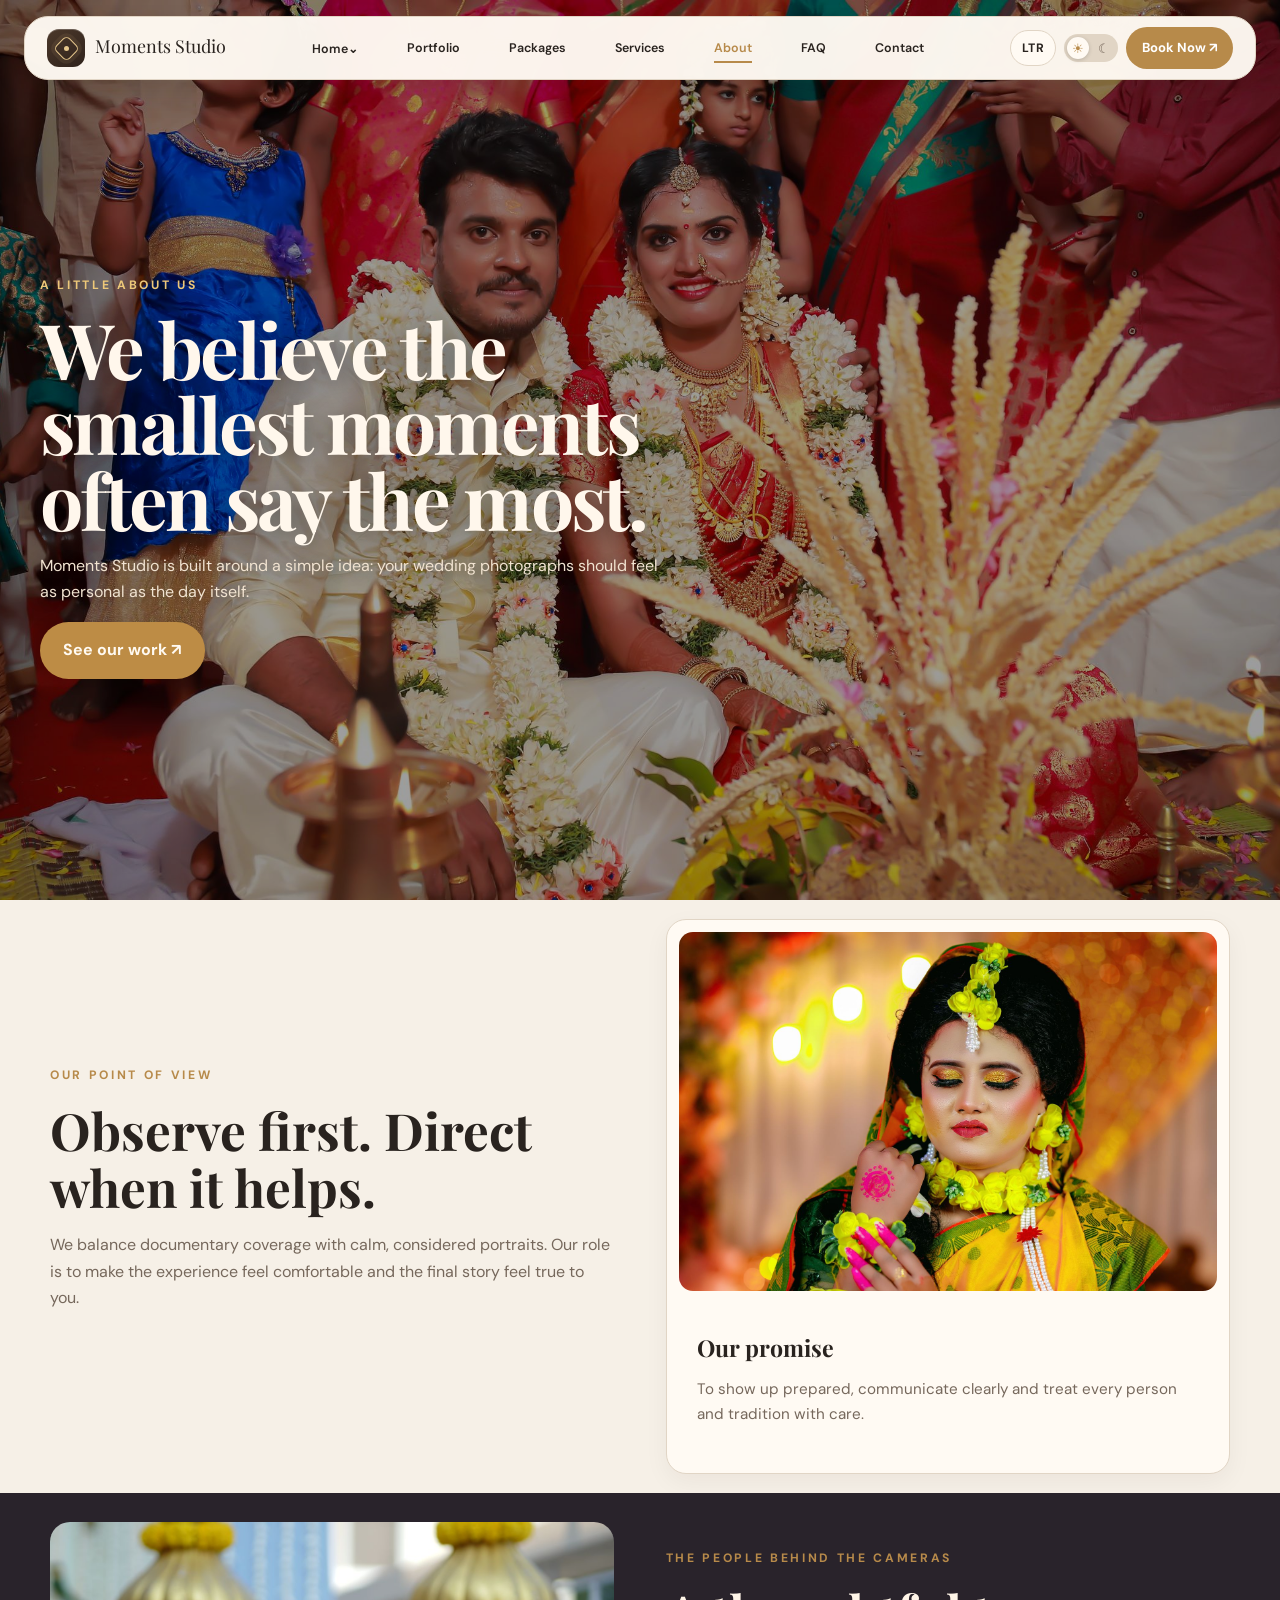
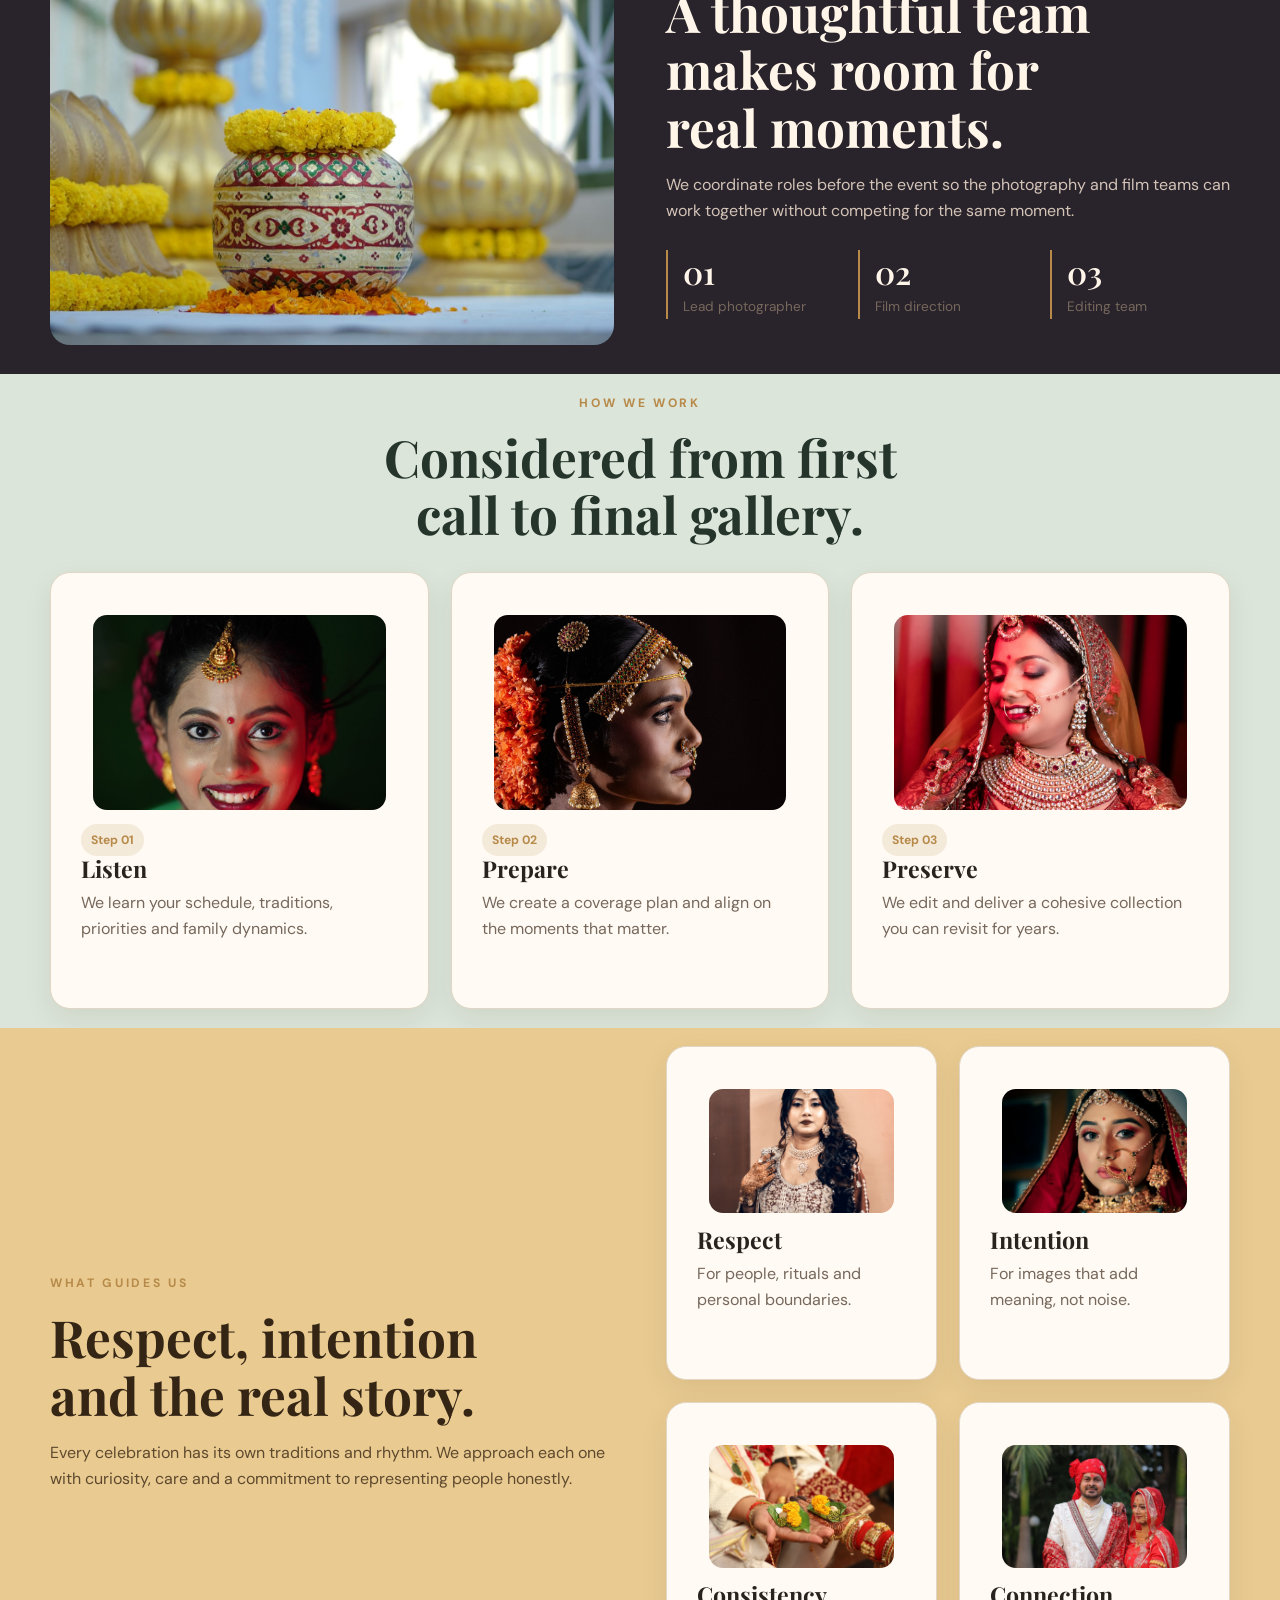
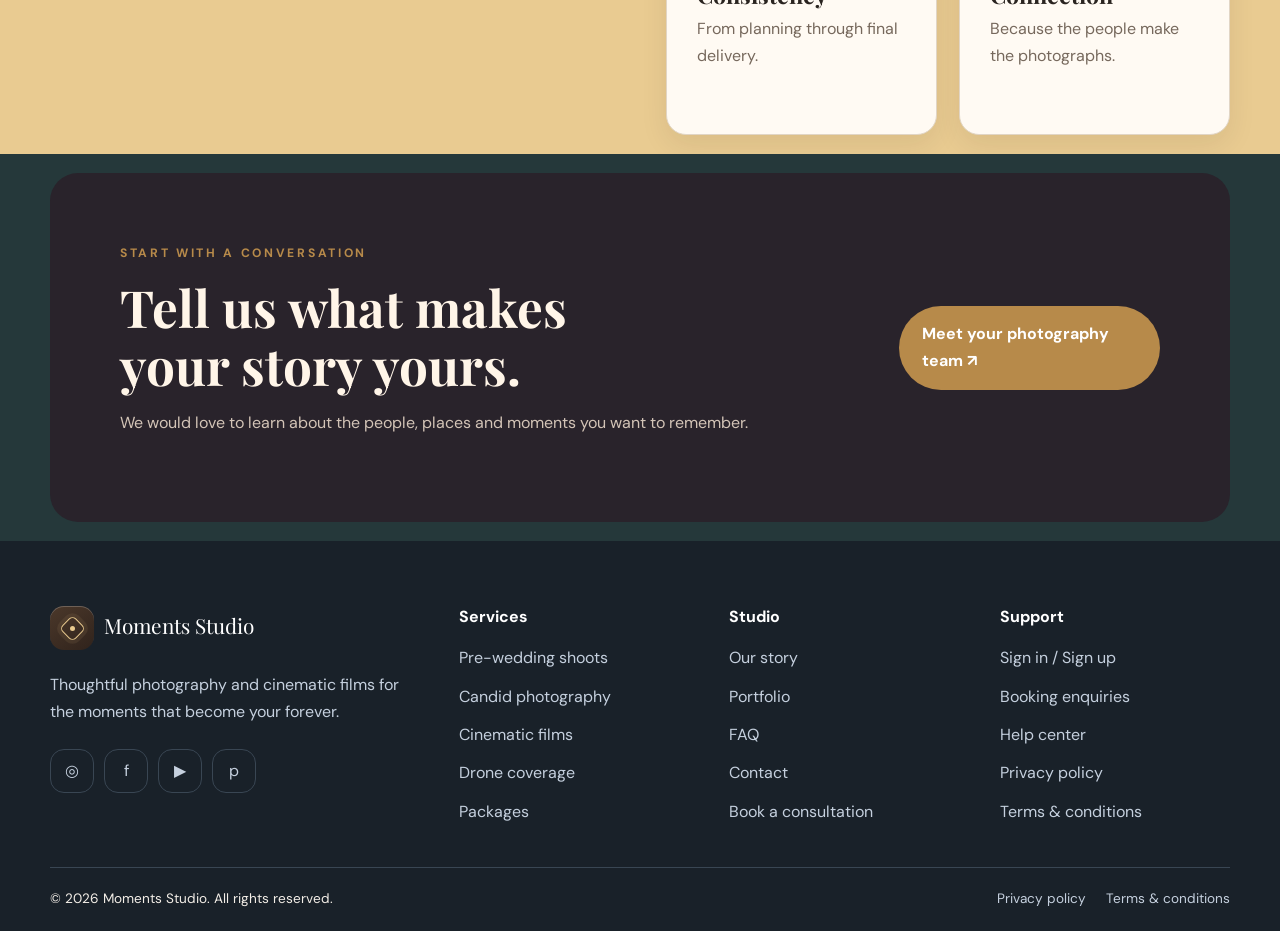
==== about.html @ 957a008f "first commit" ====
<!doctype html>
<html lang="en" dir="ltr" data-theme="light">

<head>
    <meta charset="utf-8">
    <meta name="viewport" content="width=device-width,initial-scale=1">
    <meta name="description" content="About — Moments Studio wedding photography and videography.">
    <title>About | Moments Studio</title>
    <link rel="stylesheet" href="css/style.css">
    <link rel="stylesheet" href="css/responsive.css">
</head>

<body>

    <header class="topbar">
        <div class="container nav-wrap">
            <a class="brand" href="index.html"><span class="brand-mark" aria-hidden="true"></span><span><span class="brand-name">Moments
                        Studio</span></span></a>
            <button class="icon-btn mobile-menu-btn" data-menu-toggle aria-label="Toggle navigation"
                aria-expanded="false">☰</button>
            <nav class="nav-links" data-nav-links aria-label="Main navigation">
                <div class="nav-home"><a class="nav-link " href="index.html" aria-haspopup="true">Home⌄</a><div class="home-menu"><a href="index.html">Home 1</a><a href="home2.html">Home 2</a></div></div>
                <a class="nav-link " href="portfolio.html">Portfolio</a><a class="nav-link "
                    href="pricing.html">Packages</a><a class="nav-link " href="services.html">Services</a><a
                    class="nav-link active" href="about.html">About</a><a class="nav-link " href="faq.html">FAQ</a><a
                    class="nav-link " href="contact.html">Contact</a>
            </nav>
            <div class="nav-actions"><button class="select-btn" data-language aria-label="Switch layout direction">LTR</button><button class="toggle theme-toggle" data-theme-toggle aria-label="Switch theme" aria-pressed="false"><span class="theme-track-icons" aria-hidden="true"><i>☀</i><i>☾</i></span><span class="theme-knob" aria-hidden="true"></span></button><a
                    class="btn btn-primary book-link" href="contact.html">Book Now ↗</a></div>
        </div>
    </header>
    <main>
        <section class="section page-hero page-hero-centered section-rose about-hero">
            <div class="container section-inner">
                <div class="split">
                    <div>
                        <div class="eyebrow">A little about us</div>
                        <h1>We believe the smallest moments often say the most.</h1>
                        <p>Moments Studio is built around a simple idea: your wedding photographs should feel as
                            personal as the day itself.</p><a class="btn btn-primary" href="portfolio.html">See our work
                            ↗</a>
                    </div><img class="photo" src="images/about-philosophy-01.jpg" alt="A couple shares a quiet moment during their wedding celebration" />
                </div>
        </section>
        <section class="section section-light">
            <div class="container section-inner">
                <div class="split">
                    <div>
                        <div class="eyebrow">Our point of view</div>
                        <h2>Observe first. Direct when it helps.</h2>
                        <p>We balance documentary coverage with calm, considered portraits. Our role is to make the
                            experience feel comfortable and the final story feel true to you.</p>
                    </div>
                    <div class="card"><img class="card-photo" src="images/portfolio-portrait-01.jpg" alt="Bride in traditional bridal attire" loading="lazy">
                        <div class="card-body">
                            <h3>Our promise</h3>
                            <p>To show up prepared, communicate clearly and treat every person and tradition with care.
                            </p>
                        </div>
                    </div>
                </div>
        </section>
        <section class="section section-plum">
            <div class="container section-inner">
                <div class="split"><img class="photo" src="images/about-values-01.jpg" alt="An Indian bride preparing with traditional jewelry before her ceremony" />
                    <div>
                        <div class="eyebrow">The people behind the cameras</div>
                        <h2>A thoughtful team makes room for real moments.</h2>
                        <p>We coordinate roles before the event so the photography and film teams can work together
                            without competing for the same moment.</p>
                        <div class="stat-row">
                            <div class="stat"><strong>01</strong><span>Lead photographer</span></div>
                            <div class="stat"><strong>02</strong><span>Film direction</span></div>
                            <div class="stat"><strong>03</strong><span>Editing team</span></div>
                        </div>
                    </div>
                </div>
        </section>
        <section class="section section-sage">
            <div class="container section-inner">
                <div class="center">
                    <div class="eyebrow">How we work</div>
                    <h2>Considered from first call to final gallery.</h2>
                </div>
                <div class="grid grid-3 mt-3">
                    <div class="service-card"><img class="card-photo" src="images/portfolio-portrait-02.jpg" alt="Bride posing in a traditional portrait" loading="lazy"><span class="pill">Step 01</span>
                        <h3>Listen</h3>
                        <p>We learn your schedule, traditions, priorities and family dynamics.</p>
                    </div>
                    <div class="service-card"><img class="card-photo" src="images/portfolio-portrait-03.jpg" alt="Close bridal portrait in traditional attire" loading="lazy"><span class="pill">Step 02</span>
                        <h3>Prepare</h3>
                        <p>We create a coverage plan and align on the moments that matter.</p>
                    </div>
                    <div class="service-card"><img class="card-photo" src="images/portfolio-portrait-04.jpg" alt="Bride in a detailed traditional outfit" loading="lazy"><span class="pill">Step 03</span>
                        <h3>Preserve</h3>
                        <p>We edit and deliver a cohesive collection you can revisit for years.</p>
                    </div>
                </div>
        </section>
        <section class="section section-gold">
            <div class="container section-inner">
                <div class="split">
                    <div>
                        <div class="eyebrow">What guides us</div>
                        <h2>Respect, intention and the real story.</h2>
                        <p>Every celebration has its own traditions and rhythm. We approach each one with curiosity,
                            care and a commitment to representing people honestly.</p>
                    </div>
                    <div class="grid grid-2">
                        <div class="service-card"><img class="card-photo" src="images/portfolio-portrait-05.jpg" alt="Indian bridal portrait" loading="lazy">
                            <h3>Respect</h3>
                            <p>For people, rituals and personal boundaries.</p>
                        </div>
                        <div class="service-card"><img class="card-photo" src="images/portfolio-portrait-06.jpg" alt="Bride in traditional wedding clothing" loading="lazy">
                            <h3>Intention</h3>
                            <p>For images that add meaning, not noise.</p>
                        </div>
                        <div class="service-card"><img class="card-photo" src="images/home-approach.jpg" alt="Wedding ritual detail with flowers" loading="lazy">
                            <h3>Consistency</h3>
                            <p>From planning through final delivery.</p>
                        </div>
                        <div class="service-card"><img class="card-photo" src="images/home2-approach.jpg" alt="Newlyweds together after their ceremony" loading="lazy">
                            <h3>Connection</h3>
                            <p>Because the people make the photographs.</p>
                        </div>
                    </div>
                </div>
        </section>
        <section class="section section-teal">
            <div class="container section-inner">
                <div class="cta-panel">
                    <div>
                        <div class="eyebrow">Start with a conversation</div>
                        <h2>Tell us what makes your story yours.</h2>
                        <p>We would love to learn about the people, places and moments you want to remember.</p>
                    </div><a class="btn btn-primary" href="contact.html">Meet your photography team ↗</a>
                </div>
        </section>
    </main>
    <footer class="footer">
        <div class="container">
            <div class="footer-grid">
                <div><a class="brand" href="index.html"><span class="brand-mark" aria-hidden="true"></span><span><span class="brand-name"
                                style="color:#fff">Moments Studio</span></span></a>
                    <p style="max-width:350px;margin-top:22px">Thoughtful photography and cinematic films for the
                        moments that become your forever.</p>
                    <div class="socials"><a class="social-icon" href="https://www.instagram.com/accounts/login/" target="_blank" rel="noopener noreferrer" aria-label="Open Instagram sign-in" title="Instagram">◎</a><a class="social-icon" href="https://www.facebook.com/login/" target="_blank" rel="noopener noreferrer" aria-label="Open Facebook sign-in" title="Facebook">f</a><a class="social-icon" href="https://accounts.google.com/ServiceLogin?service=youtube" target="_blank" rel="noopener noreferrer" aria-label="Open YouTube sign-in" title="YouTube">▶</a><a class="social-icon" href="https://www.pinterest.com/login/" target="_blank" rel="noopener noreferrer" aria-label="Open Pinterest sign-in" title="Pinterest">p</a></div>
                </div>
                <div>
                    <h3>Services</h3>
                    <div class="footer-links"><a href="services.html#prewedding">Pre-wedding shoots</a><a
                            href="services.html#candid">Candid photography</a><a href="services.html#films">Cinematic
                            films</a><a href="services.html#drone">Drone coverage</a><a href="pricing.html">Packages</a>
                    </div>
                </div>
                <div>
                    <h3>Studio</h3>
                    <div class="footer-links"><a href="about.html">Our story</a><a href="portfolio.html">Portfolio</a><a
                            href="faq.html">FAQ</a><a href="contact.html">Contact</a><a href="contact.html">Book a
                            consultation</a></div>
                </div>
                <div>
                    <h3>Support</h3>
                    <div class="footer-links"><a href="login.html">Sign in / Sign up</a><a href="contact.html">Booking
                            enquiries</a><a href="faq.html">Help center</a><a href="privacy.html">Privacy policy</a><a
                            href="terms.html">Terms & conditions</a></div>
                </div>
            </div>
            <div class="footer-bottom"><span>© <span data-year></span> Moments Studio. All rights reserved.</span>
                <div><a href="privacy.html">Privacy policy</a><a href="terms.html">Terms & conditions</a></div>
            </div>
        </div>
    </footer>
    <div class="lightbox" role="dialog" aria-label="Image preview"><button aria-label="Close image">✕</button><img
            src="" alt="Expanded portfolio photograph"></div>
    <div class="toast" role="status"></div>
    <script src="js/script.js"></script>
    <script src="js/gallery.js"></script>
    <script src="js/booking.js"></script>
</body>

</html>
---- css/style.css ----
@import url('https://fonts.googleapis.com/css2?family=DM+Sans:wght@400;500;600;700&family=Playfair+Display:ital,wght@0,500;0,600;0,700;1,500;1,600&display=swap');
:root{--bg:#f6f0e7;--surface:#fffaf3;--text:#29231f;--muted:#76685c;--accent:#b78a4a;--accent2:#e8c98e;--line:#e1d5c5;--dark:#1c2025;--shadow:0 18px 55px rgba(36,26,19,.12)}
[data-theme="dark"]{--bg:#191c21;--surface:#242a31;--text:#f7eee2;--muted:#c0b5a7;--accent:#d8b16f;--accent2:#f1d59b;--line:#3b444c;--shadow:0 18px 55px rgba(0,0,0,.24)}
*{box-sizing:border-box}html{scroll-behavior:smooth;scroll-padding-top:100px}body{margin:0;background:var(--bg);color:var(--text);font-family:'DM Sans',sans-serif;line-height:1.65;transition:background .25s,color .25s}h1,h2,h3,.brand-name{font-family:'Playfair Display',serif;line-height:1.12;margin:0 0 1rem}h1{font-size:clamp(2.6rem,6vw,5.6rem)}h2{font-size:clamp(2rem,4vw,3.4rem)}h3{font-size:1.45rem}p{color:var(--muted);margin:.4rem 0 1rem}a{color:inherit;text-decoration:none}button,input,select,textarea{font:inherit}button,a{ -webkit-tap-highlight-color:transparent}button{cursor:pointer}.container{width:min(1180px,calc(100% - 40px));margin-inline:auto}.eyebrow{text-transform:uppercase;letter-spacing:.22em;font-size:.76rem;font-weight:700;color:var(--accent);margin-bottom:1rem}.section{min-height:100svh;padding:110px 0 80px;display:flex;align-items:center;position:relative;overflow:hidden}.section-inner{width:100%}.section-light{background:var(--bg)}.section-plum{background:#29232b;color:#fff5e8}.section-plum p{color:#d3c4b7}.section-sage{background:#dce5d9;color:#25352c}.section-sage p{color:#526255}.section-rose{background:#ead6d2;color:#402b2b}.section-rose p{color:#745757}.section-gold{background:#e9cb91;color:#352515}.section-gold p{color:#5e492e}.section-teal{background:#25383a;color:#f6eee1}.section-teal p{color:#c9d8d4}.btn{display:inline-flex;align-items:center;justify-content:center;gap:.6rem;border:1px solid transparent;border-radius:999px;padding:.9rem 1.4rem;font-weight:700;transition:transform .2s,background .2s}.btn:hover{transform:translateY(-2px)}.btn-primary{background:var(--accent);color:#fff}.btn-outline{border-color:var(--line);color:var(--text);background:transparent}.btn-light{background:#fff4df;color:#32251b}.topbar{position:sticky;top:0;z-index:50;background:color-mix(in srgb,var(--surface) 90%,transparent);backdrop-filter:blur(18px);border-bottom:1px solid var(--line)}.nav-wrap{height:84px;display:flex;align-items:center;gap:22px}.brand{display:flex;align-items:center;gap:11px;flex-shrink:0}.brand-mark{width:48px;height:48px;border-radius:15px;background:#443326;color:#e8c98e;display:grid;place-items:center;font-size:1.6rem}.brand-name{font-size:1.3rem;margin:0}.brand small{display:block;font-size:.58rem;letter-spacing:.12em;color:var(--muted)}.nav-links{display:flex;align-items:center;gap:clamp(12px,2vw,28px);margin-inline:auto}.nav-link{font-weight:600;font-size:.91rem;padding:12px 0;position:relative;white-space:nowrap}.nav-link.active,.nav-link:hover{color:var(--accent)}.nav-link.active:after{content:"";height:2px;background:var(--accent);position:absolute;bottom:3px;inset-inline:0}.nav-home{position:relative}.home-menu{display:none;position:absolute;top:100%;inset-inline-start:-18px;width:260px;padding:12px;background:var(--surface);border:1px solid var(--line);border-radius:18px;box-shadow:var(--shadow)}.nav-home:hover .home-menu,.nav-home:focus-within .home-menu,.nav-home.open .home-menu{display:block}.home-menu a{display:block;padding:10px 12px;border-radius:10px;font-size:.9rem;color:var(--muted)}.home-menu a:hover{background:var(--bg);color:var(--accent)}.nav-actions{display:flex;align-items:center;gap:10px}.icon-btn,.select-btn{border:1px solid var(--line);background:var(--surface);color:var(--text);border-radius:999px;min-width:42px;height:42px;padding:0 12px;display:inline-flex;align-items:center;justify-content:center;gap:6px}.toggle{width:54px;height:30px;border-radius:99px;border:0;background:var(--line);padding:3px;display:flex;align-items:center}.toggle span{height:24px;width:24px;border-radius:50%;background:var(--surface);display:block;transition:transform .2s}.toggle[aria-pressed="true"] span{transform:translateX(24px)}[dir="rtl"] .toggle[aria-pressed="true"] span{transform:translateX(-24px)}.mobile-menu-btn{display:none}.hero{min-height:calc(100svh - 84px);padding:70px 0;display:flex;align-items:center;color:#fff8ed;background:#241c1a;position:relative;overflow:hidden}.hero:before{content:"";position:absolute;inset:0;background:linear-gradient(90deg,rgba(20,16,15,.88),rgba(20,16,15,.45) 55%,rgba(20,16,15,.05)),url('../images/home-hero.jpg') center/cover}.hero-content{position:relative;z-index:1;max-width:690px}.hero p{color:#f0dfce;max-width:560px;font-size:1.12rem}.hero .eyebrow{color:#f1ce88}.hero-actions{display:flex;gap:12px;flex-wrap:wrap;margin-top:28px}.hero-note{display:flex;gap:22px;flex-wrap:wrap;margin-top:40px;color:#eadac6;font-size:.86rem}.hero-note strong{color:#f2d69b}.grid{display:grid;gap:22px}.grid-2{grid-template-columns:repeat(2,minmax(0,1fr))}.grid-3{grid-template-columns:repeat(3,minmax(0,1fr))}.grid-4{grid-template-columns:repeat(4,minmax(0,1fr))}.split{display:grid;grid-template-columns:1fr 1fr;gap:clamp(30px,6vw,80px);align-items:center}.photo{display:block;width:100%;height:100%;min-height:260px;object-fit:cover;border-radius:20px}.photo-frame{position:relative;min-height:360px}.photo-frame:after{content:"";position:absolute;inset:16px -16px -16px 16px;border:1px solid var(--accent);border-radius:22px;z-index:0}.photo-frame img{position:relative;z-index:1}.card{background:var(--surface);border:1px solid var(--line);border-radius:20px;overflow:hidden;box-shadow:0 8px 24px rgba(35,25,17,.05)}.card-body{padding:22px}.card img{width:100%;height:260px;object-fit:cover;display:block}.card p{font-size:.95rem}.pill{display:inline-flex;padding:6px 10px;border-radius:99px;background:color-mix(in srgb,var(--accent) 15%,transparent);color:var(--accent);font-size:.76rem;font-weight:700}.story-card{position:relative;min-height:410px;border-radius:20px;overflow:hidden;background:#382a25;color:#fff}.story-card img{width:100%;height:410px;object-fit:cover;display:block;transition:transform .5s}.story-card:hover img{transform:scale(1.04)}.story-card:after{content:"";position:absolute;inset:30% 0 0;background:linear-gradient(transparent,rgba(15,12,12,.9))}.story-copy{position:absolute;z-index:1;bottom:22px;inset-inline:22px}.story-copy p{color:#eee0d1}.stat-row{display:grid;grid-template-columns:repeat(3,1fr);gap:12px;margin-top:25px}.stat{border-inline-start:2px solid var(--accent);padding-inline-start:15px}.stat strong{display:block;font:600 2rem 'Playfair Display',serif}.stat span{font-size:.85rem;color:var(--muted)}.service-card{padding:24px;border-radius:20px;border:1px solid color-mix(in srgb,currentColor 13%,transparent);background:color-mix(in srgb,var(--surface) 70%,transparent)}.service-icon{font-size:1.8rem;margin-bottom:20px}.service-card h3{margin-bottom:8px}.service-card p{min-height:72px}.price-card{padding:28px;border:1px solid var(--line);border-radius:22px;background:var(--surface);position:relative}.price-card.featured{border:2px solid var(--accent);transform:translateY(-8px)}.price{font:600 2.4rem 'Playfair Display',serif;margin:18px 0}.price small{font:400 .9rem 'DM Sans',sans-serif;color:var(--muted)}.check-list{padding:0;list-style:none;margin:18px 0 25px}.check-list li{padding:8px 0;border-bottom:1px solid var(--line);color:var(--muted)}.check-list li:before{content:"✓";color:var(--accent);font-weight:700;margin-inline-end:10px}.quote{font:italic 1.35rem 'Playfair Display',serif;line-height:1.5}.quote-author{font-weight:700}.quote-role{color:var(--muted);font-size:.88rem}.gallery-grid{display:grid;grid-template-columns:repeat(3,minmax(0,1fr));gap:18px;align-items:stretch}.gallery-item{position:relative;min-width:0;border-radius:15px;overflow:hidden;background:#ddd;cursor:pointer;box-shadow:0 10px 28px rgba(35,25,17,.1)}.gallery-item img{width:100%;height:clamp(280px,34vw,430px);object-fit:cover;display:block;transition:transform .4s}.gallery-item:hover img{transform:scale(1.04)}.gallery-filter{display:flex;gap:8px;flex-wrap:wrap;margin:26px 0}.gallery-filter button{border:1px solid var(--line);background:var(--surface);color:var(--text);border-radius:99px;padding:9px 15px}.gallery-filter button.active{background:var(--accent);color:white;border-color:var(--accent)}.form-card{background:var(--surface);border:1px solid var(--line);border-radius:24px;padding:clamp(22px,4vw,38px);box-shadow:var(--shadow)}.form-grid{display:grid;grid-template-columns:1fr 1fr;gap:16px}.field{display:flex;flex-direction:column;gap:7px}.field.full{grid-column:1/-1}.field label{font-weight:700;font-size:.9rem}.field input,.field select,.field textarea{width:100%;border:1px solid var(--line);border-radius:12px;padding:13px 14px;background:var(--bg);color:var(--text);outline:none}.field input:focus,.field select:focus,.field textarea:focus{border-color:var(--accent);box-shadow:0 0 0 3px color-mix(in srgb,var(--accent) 17%,transparent)}.field textarea{min-height:130px;resize:vertical}.notice{padding:12px 14px;border-radius:12px;background:color-mix(in srgb,var(--accent) 15%,transparent);color:var(--text);margin:12px 0}.footer{background:#192129;color:#f3eee7;padding:65px 0 20px}.footer-grid{display:grid;grid-template-columns:1.6fr 1fr 1fr 1fr;gap:40px;padding-bottom:42px}.footer p,.footer a{color:#c5d0de}.footer h3{font:700 1rem 'DM Sans',sans-serif;color:#fff;margin-bottom:18px}.footer-links{display:grid;gap:12px}.footer a:hover{color:#e9cb91}.socials{display:flex;gap:10px;margin-top:24px}.socials a{width:44px;height:44px;display:grid;place-items:center;border:1px solid #394653;border-radius:14px}.footer-bottom{border-top:1px solid #394653;padding-top:20px;display:flex;justify-content:space-between;gap:20px;flex-wrap:wrap;font-size:.85rem}.footer-bottom a{margin-inline-start:20px}.auth-page{min-height:100svh;display:grid;place-items:center;padding:24px;background:var(--bg)}.auth-shell{width:min(980px,100%);display:grid;grid-template-columns:.95fr 1.05fr;overflow:hidden;border-radius:28px;border:1px solid var(--line);background:var(--surface);box-shadow:var(--shadow);max-height:calc(100svh - 48px)}.auth-visual{background:#302521;color:#fff4e3;padding:34px;display:flex;flex-direction:column;justify-content:space-between;min-height:570px;position:relative;overflow:hidden}.auth-visual:before{content:"";position:absolute;inset:0;background:linear-gradient(0deg,rgba(20,15,14,.82),rgba(20,15,14,.1)),url('../images/auth-wedding.jpg') center/cover;opacity:.9}.auth-visual>*{position:relative}.auth-form{padding:clamp(24px,4vw,48px);overflow:auto}.auth-tabs{display:flex;gap:8px;background:var(--bg);padding:5px;border-radius:14px;margin:22px 0}.auth-tabs button{flex:1;border:0;background:transparent;color:var(--muted);padding:11px;border-radius:10px;font-weight:700}.auth-tabs button.active{background:var(--surface);color:var(--text);box-shadow:0 2px 8px #0000000d}.auth-form .field{margin-bottom:14px}.auth-form .field input{padding:12px}.password-wrap{position:relative}.password-wrap input{padding-inline-end:60px!important}.show-password{position:absolute;inset-inline-end:10px;top:50%;transform:translateY(-50%);border:0;background:transparent;color:var(--muted)}.auth-meta{display:flex;justify-content:space-between;gap:12px;flex-wrap:wrap;font-size:.88rem;margin:12px 0 20px}.text-link{color:var(--accent);font-weight:700;text-decoration:underline;text-underline-offset:3px}.auth-submit{width:100%}.auth-footer{text-align:center;font-size:.86rem;margin-top:18px}.faq-item{border-bottom:1px solid var(--line);padding:18px 0}.faq-question{display:flex;justify-content:space-between;gap:20px;font-weight:700;width:100%;border:0;background:transparent;color:inherit;text-align:start;padding:0}.faq-answer{display:none;padding-top:12px}.faq-item.open .faq-answer{display:block}.faq-item.open .faq-question span:last-child{transform:rotate(45deg)}.cta-panel{padding:clamp(28px,6vw,70px);border-radius:28px;background:#29232b;color:#fff5e8;display:flex;align-items:center;justify-content:space-between;gap:30px}.cta-panel p{color:#d3c4b7}.lightbox{position:fixed;inset:0;background:rgba(8,8,8,.9);z-index:100;display:none;align-items:center;justify-content:center;padding:24px}.lightbox.open{display:flex}.lightbox img{max-width:min(100%,1000px);max-height:85svh;border-radius:14px}.lightbox button{position:absolute;top:20px;inset-inline-end:20px;background:#fff;color:#111;border:0;border-radius:99px;width:44px;height:44px}.toast{position:fixed;bottom:24px;inset-inline-end:24px;z-index:120;background:var(--surface);border:1px solid var(--line);box-shadow:var(--shadow);padding:14px 18px;border-radius:14px;max-width:360px;display:none}.toast.show{display:block}.mobile-nav{display:none}.small-note{font-size:.82rem}.center{text-align:center}.mt-3{margin-top:28px}.mb-2{margin-bottom:18px}
@media(max-width:1050px){.nav-links{gap:12px}.nav-link{font-size:.83rem}.brand-name{font-size:1.1rem}.nav-wrap{gap:12px}.nav-actions .book-link{display:none}.footer-grid{grid-template-columns:1.4fr 1fr 1fr}.footer-grid>div:last-child{grid-column:auto}}
@media(max-width:800px){.nav-wrap{height:72px}.mobile-menu-btn{display:inline-flex}.nav-links{display:none;position:absolute;top:72px;inset:72px 0 auto;background:var(--surface);padding:18px 22px 24px;border-bottom:1px solid var(--line);box-shadow:var(--shadow);flex-direction:column;align-items:stretch;gap:2px}.nav-links.open{display:flex}.nav-link{font-size:1rem;padding:12px}.nav-link.active:after{display:none}.nav-home .home-menu{position:static;width:100%;box-shadow:none;margin:4px 0 8px}.nav-actions{margin-inline-start:auto}.nav-actions .language-label{display:none}.nav-actions .select-btn{padding:0 9px}.nav-actions .book-link{display:none}.hero{min-height:calc(100svh - 72px)}.section{padding:85px 0 65px;min-height:auto}.split{grid-template-columns:1fr}.grid-3,.grid-4{grid-template-columns:repeat(2,minmax(0,1fr))}.story-card,.story-card img{min-height:350px;height:350px}.photo-frame{min-height:280px}.footer-grid{grid-template-columns:1fr 1fr}.footer-grid>div:first-child{grid-column:1/-1}.auth-shell{grid-template-columns:1fr;max-height:none;overflow:visible}.auth-visual{display:none}.auth-form{padding:26px}.gallery-grid{grid-template-columns:repeat(2,minmax(0,1fr))}}
@media(max-width:520px){.container{width:min(100% - 28px,1180px)}.brand-mark{width:40px;height:40px;border-radius:12px}.brand-name{font-size:1rem}.brand small{font-size:.48rem}.nav-actions{gap:5px}.nav-actions .icon-btn{min-width:36px;height:36px;padding:0 8px}.nav-actions .select-btn{height:36px}.nav-actions .theme-toggle{display:none}.grid-2,.grid-3,.grid-4{grid-template-columns:1fr}.hero{padding:55px 0}.hero-actions .btn{width:100%}.stat-row{grid-template-columns:1fr}.form-grid{grid-template-columns:1fr}.field.full{grid-column:auto}.footer-grid{grid-template-columns:1fr 1fr;gap:26px}.footer-grid>div:first-child{grid-column:1/-1}.footer-bottom{display:block}.footer-bottom>div{margin-top:12px}.footer-bottom a{margin-inline-start:0;margin-inline-end:16px}.gallery-grid{grid-template-columns:1fr}.gallery-item img{height:clamp(320px,112vw,460px)}.auth-page{padding:12px;align-items:start}.auth-form{padding:20px}.auth-shell{border-radius:20px}.cta-panel{display:block}.cta-panel .btn{margin-top:12px}.section{padding:72px 0 55px}.story-card,.story-card img{height:320px;min-height:320px}}
@media(prefers-reduced-motion:reduce){*,*:before,*:after{scroll-behavior:auto!important;transition:none!important;animation:none!important}}

[data-theme="dark"] .section-sage{background:#202b25;color:#f2eee4}[data-theme="dark"] .section-sage p{color:#d0d9d2}[data-theme="dark"] .section-rose{background:#31272b;color:#f5e9e7}[data-theme="dark"] .section-rose p{color:#d7c4c1}[data-theme="dark"] .section-gold{background:#352c20;color:#f6ead4}[data-theme="dark"] .section-gold p{color:#decba8}[data-theme="dark"] .section-sage .service-card,[data-theme="dark"] .section-rose .service-card,[data-theme="dark"] .section-gold .service-card{background:color-mix(in srgb,var(--surface) 88%,transparent);border-color:#59615c}[data-theme="dark"] .section-sage .stat span,[data-theme="dark"] .section-rose .stat span,[data-theme="dark"] .section-gold .stat span{color:#d0d9d2}

/* Site-wide editorial refresh */
.topbar{position:sticky;top:12px;width:min(1320px,calc(100% - 32px));margin:12px auto 0;border:1px solid var(--line);border-radius:20px;box-shadow:0 10px 32px rgba(32,26,20,.12);overflow:visible;background:color-mix(in srgb,var(--surface) 94%,transparent)}
.nav-wrap{height:76px;gap:clamp(12px,1.7vw,24px);padding-inline:clamp(14px,2vw,28px)}
.nav-links{flex:1;justify-content:space-evenly;gap:0;margin-inline:clamp(4px,1vw,16px)}
.nav-link{font-size:clamp(.78rem,.92vw,.92rem)}
.brand{gap:10px}.brand-mark{position:relative;width:44px;height:44px;border-radius:14px;background:linear-gradient(145deg,#4b382a,#30231c);box-shadow:inset 0 1px 0 rgba(255,255,255,.22);font-size:0}
.brand-mark:before{content:"";width:17px;height:17px;border:1.5px solid #e8c98e;border-radius:5px;transform:rotate(45deg);box-shadow:0 0 0 4px rgba(232,201,142,.08)}
.brand-mark:after{content:"";position:absolute;width:5px;height:5px;border-radius:50%;background:#e8c98e}
.brand small{display:none}.brand-name{white-space:nowrap}
.book-link{padding:.68rem 1rem;font-size:.86rem;white-space:nowrap}
.select-btn{min-width:52px;font-size:.76rem;font-weight:700;letter-spacing:.04em}
.theme-toggle{position:relative;width:58px;height:32px;padding:3px;justify-content:flex-start;flex:0 0 auto}
.theme-track-icons{position:absolute;inset:0;display:flex!important;align-items:center;justify-content:space-between;padding:0 8px;color:var(--muted);font-size:13px;line-height:1}
.theme-track-icons i{font-style:normal}.theme-knob{position:relative;z-index:1;width:26px!important;height:26px!important;background:var(--surface)!important;box-shadow:0 1px 4px rgba(0,0,0,.18);transform:none!important;transition:transform .22s!important}
.theme-toggle span{transform:none!important}.theme-toggle[data-mode="dark"] .theme-knob{transform:translateX(26px)!important}
[dir="rtl"] .theme-toggle span{transform:none!important}.theme-toggle[data-mode="dark"] .theme-knob{transform:translateX(-26px)!important}
.theme-toggle[data-mode="dark"] .theme-track-icons i:last-child,.theme-toggle:not([data-mode="dark"]) .theme-track-icons i:first-child{color:var(--accent)}
.section{min-height:0;padding:clamp(64px,7vw,96px) 0;display:block;overflow:clip}
.page-hero{display:flex;align-items:center;min-height:min(66svh,680px);padding-block:clamp(76px,9vw,118px) clamp(48px,6vw,78px);isolation:isolate}
.page-hero:before{content:"";position:absolute;inset:0;z-index:-1;pointer-events:none;background:radial-gradient(ellipse at 88% 12%,color-mix(in srgb,var(--accent) 14%,transparent),transparent 38%)}
.page-hero .section-inner{position:relative;z-index:1}
.page-hero .photo,.page-hero .card img{max-height:min(48svh,430px);min-height:290px}
.hero{min-height:min(78svh,820px);padding:clamp(76px,9vw,118px) 0}
.home-two .hero:before{background-image:linear-gradient(90deg,rgba(20,16,15,.88),rgba(20,16,15,.45) 55%,rgba(20,16,15,.05)),url('../images/home2-hero.jpg')}
.service-card,.price-card,.card,.story-card{transition:transform .25s ease,box-shadow .25s ease,border-color .25s ease}
.service-card,.price-card{box-shadow:0 10px 28px rgba(35,25,17,.08)}
.service-card:hover,.price-card:hover,.card:hover{transform:translateY(-5px);box-shadow:0 20px 44px rgba(35,25,17,.16);border-color:color-mix(in srgb,var(--accent) 50%,var(--line))}
.story-card:hover{transform:translateY(-4px);box-shadow:0 22px 46px rgba(35,25,17,.2)}
[data-theme="dark"] .page-hero:before{background:radial-gradient(ellipse at 88% 12%,rgba(216,177,111,.1),transparent 40%)}
[data-theme="dark"] .section-plum{background:#211d24;color:#faf0e6}
[data-theme="dark"] .section-teal{background:#202c2e;color:#f5eee3}
[data-theme="dark"] .section-plum p,[data-theme="dark"] .section-teal p{color:#d0c6bb}
[data-theme="dark"] .section-plum .service-card,[data-theme="dark"] .section-teal .service-card{background:var(--surface);border-color:var(--line);color:var(--text)}
[data-theme="dark"] .section-plum .service-card p,[data-theme="dark"] .section-teal .service-card p{color:var(--muted)}
@media(max-width:1000px){.nav-wrap{height:70px}.nav-links{gap:clamp(8px,1.3vw,14px)}.brand-name{font-size:1.12rem}.topbar{width:calc(100% - 20px);top:8px;margin-top:8px}}
@media(max-width:800px){.topbar{width:calc(100% - 20px);border-radius:18px}.nav-wrap{padding-inline:12px}.nav-links{gap:8px}.page-hero{min-height:0;padding-block:94px 54px}.page-hero .photo,.page-hero .card img{max-height:none;min-height:250px}.nav-actions .theme-toggle{display:flex!important}}
@media(max-width:520px){.book-link{padding:.58rem .78rem;font-size:.76rem}.brand-mark{width:38px;height:38px}.brand-name{font-size:.98rem}.topbar{top:6px;margin-top:6px}.theme-toggle{width:52px;height:30px}.theme-knob{width:24px!important;height:24px!important}.theme-toggle span{transform:none!important}.theme-toggle[data-mode="dark"] .theme-knob{transform:translateX(22px)!important}.page-hero{padding-block:84px 42px}.section{padding:58px 0 46px}}
@media(prefers-reduced-motion:reduce){.service-card,.price-card,.card,.story-card,.theme-knob{transition:none!important}}

/* Card contrast stays independent of the section color in both themes. */
.card,.service-card,.price-card{color:var(--text);background:var(--surface);border-color:var(--line)}
.card p,.service-card p,.price-card p{color:var(--muted)}
.service-card h3,.price-card h3,.card h3{color:var(--text)}
[data-theme="dark"] .section-plum .service-card,[data-theme="dark"] .section-teal .service-card{background:var(--surface);border-color:var(--line);color:var(--text)}
[data-theme="dark"] .section-plum .service-card h3,[data-theme="dark"] .section-teal .service-card h3{color:var(--text)}


/* Centered full-bleed hero banners for the six interior pages. */
.page-hero-centered{position:relative;display:grid;place-items:center;min-height:clamp(500px,70svh,740px);padding:clamp(112px,13vw,158px) 24px clamp(72px,9vw,112px);overflow:hidden;text-align:center;color:#fff8ed;isolation:isolate}
.page-hero-centered:before{z-index:-1;background:linear-gradient(180deg,rgba(12,13,15,.58),rgba(12,13,15,.62)),linear-gradient(90deg,rgba(12,13,15,.34),rgba(12,13,15,.22) 50%,rgba(12,13,15,.34))}
.page-hero-centered .section-inner{position:static;width:100%}
.page-hero-centered .split{display:block;width:100%;max-width:none;margin:0}
.page-hero-centered .split>div:first-child{position:relative;z-index:1;width:min(780px,100%);margin-inline:auto}
.page-hero-centered h1{max-width:22ch;margin-inline:auto;color:#fff8ed;font-size:clamp(2.4rem,4.6vw,4.35rem);line-height:1.06;text-shadow:0 2px 20px rgba(0,0,0,.28);text-wrap:balance}
.page-hero-centered p{max-width:62ch;margin-inline:auto;color:rgba(255,248,237,.96);text-shadow:0 1px 10px rgba(0,0,0,.22)}
.page-hero-centered .eyebrow{color:#f2cf8e}
.page-hero-centered .photo{position:absolute;inset:0;z-index:-2;width:100%;height:100%;max-height:none;min-height:0;object-fit:cover;object-position:center 36%;border-radius:0}
.page-hero-centered.section-rose .photo{object-position:center 42%}
.page-hero-centered.section-gold .photo{object-position:center 30%}
.page-hero-centered.section-plum .photo{object-position:center center}
.page-hero-centered.section-sage .photo{object-position:center 36%}
.page-hero-centered.section-plum .split>.card img{object-position:center 38%}
.page-hero-centered .stat-row{max-width:680px;margin:28px auto 0}
.page-hero-centered .stat span{color:#f4e8d7}
.page-hero-centered .split>.card{position:absolute;inset:0;z-index:-2;width:100%;height:100%;max-height:none;border:0;border-radius:0;background:transparent;box-shadow:none}
.page-hero-centered .split>.card img{width:100%;height:100%;max-height:none;min-height:0;object-fit:cover;border-radius:0}
.page-hero-centered .split>.card .card-body{display:none}
@media(max-width:800px){.page-hero-centered{min-height:clamp(470px,72svh,640px);padding:108px 22px 64px}.page-hero-centered .container{width:100%}.page-hero-centered .split>div:first-child{width:min(680px,100%)}.page-hero-centered h1{font-size:clamp(2.3rem,8vw,4rem)}.page-hero-centered .stat-row{grid-template-columns:repeat(3,minmax(0,1fr));gap:8px}}
@media(max-width:520px){.page-hero-centered{min-height:520px;padding:96px 16px 48px}.page-hero-centered .stat-row{grid-template-columns:1fr;gap:10px}.page-hero-centered p{max-width:38ch}}


/* Reference-inspired photography hero treatment and compact floating navigation. */
.topbar{top:10px;width:min(1800px,calc(100% - 48px));margin:10px auto 0;border-radius:24px;background:rgba(30,37,44,.94);border:1px solid rgba(210,224,232,.18);color:#f7eee2;box-shadow:0 12px 40px rgba(0,0,0,.2)}
.topbar .nav-wrap{width:calc(100% - 44px);max-width:1720px;height:62px;padding:0;gap:clamp(12px,1.5vw,24px)}
.topbar .brand-mark{width:38px;height:38px;border-radius:12px}
.topbar .brand-name{font-size:1.12rem}
.topbar .nav-links{flex:1;justify-content:space-evenly;gap:0;margin-inline:clamp(6px,1.4vw,24px)}
.topbar .nav-link{padding:8px 0;font-size:clamp(.78rem,.9vw,.9rem)}
.topbar .nav-actions{gap:8px}
.topbar .select-btn{height:36px;min-width:46px;padding-inline:10px}
.topbar .theme-toggle{height:28px;width:54px}
.topbar .theme-knob{height:22px!important;width:22px!important}
.topbar .theme-toggle[data-mode="dark"] .theme-knob{transform:translateX(26px)!important}
.topbar .book-link{padding:.58rem .9rem;font-size:.82rem}
.page-hero-centered{display:flex;align-items:center;justify-content:flex-start;text-align:start;min-height:min(920px,calc(100svh - 72px));padding-block:clamp(120px,15vh,184px) clamp(84px,11vh,132px);padding-inline:max(40px,calc((100vw - 1500px)/2))}
.page-hero-centered .container{width:min(1500px,100%);max-width:1500px;margin-inline:auto}
.page-hero-centered .section-inner{position:static;width:100%}
.page-hero-centered .split{display:block;width:100%;max-width:none;margin:0}
.page-hero-centered .split>div:first-child{position:relative;z-index:1;width:min(780px,100%);margin-inline:0;text-align:start}
.page-hero-centered h1{max-width:16ch;margin-inline:0;font-size:clamp(3rem,5.3vw,5.5rem);line-height:1.02;text-align:start;text-wrap:balance;text-shadow:0 3px 26px rgba(0,0,0,.32)}
.page-hero-centered p{max-width:58ch;margin-inline:0;text-align:start;color:rgba(255,248,237,.96);font-size:clamp(1rem,1.25vw,1.22rem);text-shadow:0 2px 14px rgba(0,0,0,.3)}
.page-hero-centered .eyebrow{text-align:start;color:#f2cf8e}
.page-hero-centered .photo{position:absolute;inset:0;z-index:-2;width:100%;height:100%;max-height:none;min-height:0;object-fit:cover;object-position:center 36%;border-radius:0}
.page-hero-centered.section-rose .photo{object-position:center 42%}
.page-hero-centered.section-gold .photo{object-position:center 30%}
.page-hero-centered.section-plum .photo{object-position:center center}
.page-hero-centered.section-sage .photo{object-position:center 36%}
.page-hero-centered.section-plum .split>.card img{object-position:center 38%}
.page-hero-centered:before{z-index:-1;background:linear-gradient(90deg,rgba(14,16,18,.76) 0%,rgba(14,16,18,.58) 42%,rgba(14,16,18,.22) 100%),linear-gradient(0deg,rgba(14,16,18,.28),transparent 55%,rgba(14,16,18,.22))}
.page-hero-centered:after,.hero:after{content:"STORIES\A MADE TO\A BE KEPT";white-space:pre;position:absolute;z-index:0;inset-inline-end:clamp(36px,calc((100vw - 1500px)/2),200px);bottom:clamp(34px,5vh,72px);width:154px;height:154px;display:grid;place-items:center;border:1px solid rgba(255,255,255,.62);border-radius:50%;background:rgba(196,221,228,.22);backdrop-filter:blur(5px);color:#fff;text-align:center;font-family:'Playfair Display',serif;font-size:1.25rem;font-weight:600;line-height:1.08;text-shadow:0 2px 12px rgba(0,0,0,.24)}
.hero{min-height:min(920px,calc(100svh - 72px));padding:clamp(110px,15vh,174px) 0 clamp(90px,11vh,132px)}
.hero .hero-content.container{width:min(1500px,calc(100% - 80px));max-width:1500px;margin-inline:auto}
.hero-content{max-width:780px}
.hero h1{max-width:13ch;font-size:clamp(3.2rem,6vw,6rem);line-height:.99;text-wrap:balance;text-shadow:0 3px 24px rgba(0,0,0,.28)}
.hero p{max-width:600px;text-shadow:0 2px 12px rgba(0,0,0,.25)}
.hero:after{inset-inline-end:clamp(36px,calc((100vw - 1500px)/2),200px)}
@media(max-width:1000px){.topbar .nav-wrap{height:60px;width:calc(100% - 32px)}.topbar .brand-name{font-size:1rem}.topbar .nav-links{margin-inline:4px}.topbar .nav-link{font-size:.76rem}.page-hero-centered{padding-inline:40px}.page-hero-centered h1{font-size:clamp(2.8rem,6vw,4.8rem)}.hero .hero-content.container{width:calc(100% - 80px)}}
@media(max-width:800px){.topbar{top:7px;width:calc(100% - 20px);margin-top:7px;border-radius:18px}.topbar .nav-wrap{height:58px;width:calc(100% - 24px)}.topbar .nav-links{top:58px;inset:58px 0 auto}.page-hero-centered{min-height:min(820px,calc(100svh - 65px));padding:104px 30px 70px}.page-hero-centered .container{width:100%}.page-hero-centered .split>div:first-child{width:min(680px,100%)}.page-hero-centered h1{font-size:clamp(2.7rem,7vw,4.5rem)}.page-hero-centered .stat-row{grid-template-columns:repeat(3,minmax(0,1fr));gap:8px}.page-hero-centered:after,.hero:after{width:118px;height:118px;font-size:1rem;inset-inline-end:26px;bottom:22px}.hero{min-height:min(820px,calc(100svh - 65px));padding:104px 0 70px}.hero .hero-content.container{width:calc(100% - 60px)}}
@media(max-width:520px){.topbar{width:calc(100% - 14px);top:5px;margin-top:5px}.topbar .nav-wrap{width:calc(100% - 18px);height:56px}.topbar .nav-links{top:56px;inset:56px 0 auto}.topbar .brand-mark{width:34px;height:34px}.topbar .brand-name{font-size:.94rem}.topbar .nav-actions{gap:5px}.topbar .select-btn{min-width:40px;height:32px;font-size:.68rem}.topbar .theme-toggle{width:46px;height:26px;min-width:46px}.topbar .theme-knob{width:20px!important;height:20px!important}.topbar .book-link{display:none}.page-hero-centered{min-height:600px;padding:96px 22px 60px}.page-hero-centered h1{max-width:14ch;font-size:clamp(2.55rem,10vw,3.5rem)}.page-hero-centered p{max-width:38ch;font-size:1rem}.page-hero-centered .stat-row{grid-template-columns:1fr;gap:10px}.page-hero-centered:after,.hero:after{display:none}.hero{min-height:640px;padding:92px 0 58px}.hero .hero-content.container{width:calc(100% - 44px)}.hero h1{font-size:clamp(3rem,12vw,4rem)}}

/* Navigation spacing and theme switch alignment fixes. */
.topbar{top:0;margin-top:0}
.theme-toggle .theme-track-icons{inset:0;width:auto!important;height:auto!important;border-radius:0!important;background:transparent!important;z-index:2;pointer-events:none;display:flex!important;align-items:center;justify-content:space-between;padding-inline:8px}
.theme-toggle .theme-track-icons i{display:block;width:12px;text-align:center;font-style:normal;line-height:1}
.theme-toggle .theme-knob{z-index:1}
@media(max-width:1000px){.topbar{top:0;margin-top:0}}
@media(max-width:800px){.topbar{top:0;margin-top:0}}
@media(max-width:520px){.topbar{top:0;margin-top:0}.topbar .theme-toggle[data-mode="dark"] .theme-knob{transform:translateX(20px)!important}[dir="rtl"] .topbar .theme-toggle[data-mode="dark"] .theme-knob{transform:translateX(-20px)!important}}

/* Float the navigation over the page hero artwork. */
.topbar{top:16px;margin:16px auto -80px}
@media(max-width:800px){.topbar{top:12px;margin:12px auto -72px}}
@media(max-width:520px){.topbar{top:10px;margin:10px auto -66px}}

/* Asymmetric portfolio mosaic: varied widths and heights, packed without a fixed tile size. */
.gallery-grid{grid-template-columns:repeat(12,minmax(0,1fr));grid-auto-rows:8px;grid-auto-flow:dense;gap:14px}
.gallery-item{height:100%;margin:0;min-height:0}
.gallery-item img{height:100%;min-height:0}
.gallery-item--regular,.gallery-item--tall,.gallery-item--small{grid-column:span 4}
.gallery-item--wide,.gallery-item--feature{grid-column:span 8}
.gallery-item--regular,.gallery-item--wide{grid-row:span 17}
.gallery-item--tall{grid-row:span 24}
.gallery-item--small{grid-row:span 12}
.gallery-item--feature{grid-row:span 23}
@media(max-width:1000px){.gallery-grid{grid-template-columns:repeat(8,minmax(0,1fr))}.gallery-item--regular,.gallery-item--tall,.gallery-item--small{grid-column:span 4}.gallery-item--wide,.gallery-item--feature{grid-column:span 8}}
@media(max-width:620px){.gallery-grid{grid-template-columns:repeat(4,minmax(0,1fr));grid-auto-rows:7px;gap:10px}.gallery-item--regular,.gallery-item--tall,.gallery-item--small{grid-column:span 2}.gallery-item--wide,.gallery-item--feature{grid-column:span 4}.gallery-item--tall{grid-row:span 23}.gallery-item--feature{grid-row:span 21}.gallery-item--regular,.gallery-item--wide{grid-row:span 16}.gallery-item--small{grid-row:span 12}}

/* Portrait-style card grid: each photo fills a complete, consistent image box. */
.gallery-grid{display:grid;grid-template-columns:repeat(3,minmax(0,1fr));grid-auto-rows:auto;grid-auto-flow:row;gap:18px;align-items:stretch}
.gallery-item{height:auto;min-height:0;margin:0;border-radius:15px;overflow:hidden}
.gallery-item img{display:block;width:100%;height:auto;aspect-ratio:4/3;object-fit:cover}
@media(max-width:800px){.gallery-grid{grid-template-columns:repeat(2,minmax(0,1fr))}}
@media(max-width:520px){.gallery-grid{grid-template-columns:1fr}.gallery-item img{aspect-ratio:4/3}}
@media(min-width:521px) and (max-width:800px){.gallery-item:last-child:nth-child(odd){grid-column:1/-1}.gallery-item:last-child:nth-child(odd) img{aspect-ratio:16/8}}

/* Variable-height masonry layout: every visible photo flows into a packed column. */
.gallery-grid{display:block;columns:3;column-gap:16px;column-fill:balance}
.gallery-item{display:inline-block;vertical-align:top;width:100%;height:auto;min-height:0;margin:0 0 16px;break-inside:avoid;box-shadow:0 10px 28px rgba(35,25,17,.1)}
.gallery-item img{display:block;width:100%;height:auto;min-height:0;aspect-ratio:auto;object-fit:cover}
@media(max-width:800px){.gallery-grid{columns:2}}
@media(max-width:520px){.gallery-grid{columns:1}.gallery-item{margin-bottom:14px}}

/* Portfolio collage: a balanced three-column masonry mix on desktop and a
   gap-free tile grid at narrower widths. */
#gallery .gallery-grid{display:block;columns:3;column-gap:16px;column-fill:balance}
#gallery .gallery-item{display:inline-block;vertical-align:top;width:100%;height:auto;min-height:0;margin:0 0 16px;break-inside:avoid;border-radius:16px;overflow:hidden}
#gallery .gallery-item[hidden]{display:none!important}
#gallery .gallery-item img{display:block;width:100%;height:auto;min-height:0;object-fit:cover;transition:transform .4s}
#gallery .gallery-item--mosaic-tall img{aspect-ratio:4/5}
#gallery .gallery-item--mosaic-square img{aspect-ratio:1/1}
#gallery .gallery-item--mosaic-wide img{aspect-ratio:3/2}
#gallery .gallery-item:hover img{transform:scale(1.035)}
@media(max-width:800px){
  #gallery .gallery-grid{display:grid;columns:auto;grid-template-columns:repeat(2,minmax(0,1fr));gap:16px;align-items:stretch}
  #gallery .gallery-item{display:block;width:auto;height:auto;margin:0;break-inside:auto}
  #gallery .gallery-item img{width:100%;height:auto;aspect-ratio:4/3}
  #gallery .gallery-item--mosaic-fill{grid-column:1/-1}
  #gallery .gallery-item--mosaic-fill img{aspect-ratio:16/7}
}
@media(max-width:520px){
  #gallery .gallery-grid{grid-template-columns:1fr;gap:14px}
  #gallery .gallery-item--mosaic-fill{grid-column:auto}
  #gallery .gallery-item img,#gallery .gallery-item--mosaic-fill img{aspect-ratio:4/3}
}

/* One full-bleed photographic hero treatment across home and inner pages. */
.hero,.page-hero-centered{min-height:min(940px,100svh);color:#fff8ed}
.hero{padding:clamp(140px,16vh,188px) 0 clamp(80px,10vh,120px)}
.page-hero-centered{padding-block:clamp(140px,16vh,188px) clamp(80px,10vh,120px);text-align:start}
.hero:before{background-size:cover;background-position:center 44%;background-repeat:no-repeat}
.page-hero-centered .photo,.page-hero-centered .split>.card img{object-fit:cover}
.about-hero .photo{object-position:center 48%}
.contact-hero .split>.card img{object-position:center 52%}
.faq-hero .photo{object-position:center 48%}
.portfolio-hero .photo{object-position:center 50%}
.pricing-hero .photo{object-position:center 56%}
.services-hero .photo{object-position:center 42%}
@media(max-width:800px){.hero,.page-hero-centered{min-height:min(820px,100svh);padding:112px 22px 64px}.hero{padding-inline:0}.page-hero-centered .photo,.page-hero-centered .split>.card img{object-position:center 45%}}
@media(max-width:520px){.hero,.page-hero-centered{min-height:100svh;padding:108px 16px 54px}.hero{padding-inline:0}.hero h1,.page-hero-centered h1{font-size:clamp(2.7rem,11vw,4rem)}}

/* Reference palette: warm ivory type, antique-gold accents, cinematic photo contrast. */
.hero,.page-hero-centered{background-color:#171816;color:#fff7ec}
.hero:before{background-image:linear-gradient(90deg,rgba(13,14,13,.9) 0%,rgba(16,17,16,.68) 40%,rgba(17,18,17,.18) 72%,rgba(17,18,17,.04) 100%),linear-gradient(0deg,rgba(16,16,15,.34),transparent 48%,rgba(16,16,15,.22)),url('../images/home-hero.jpg');background-size:cover;background-position:center 44%;background-repeat:no-repeat}
.home-two .hero:before{background-image:linear-gradient(90deg,rgba(13,14,13,.9) 0%,rgba(16,17,16,.68) 40%,rgba(17,18,17,.18) 72%,rgba(17,18,17,.04) 100%),linear-gradient(0deg,rgba(16,16,15,.34),transparent 48%,rgba(16,16,15,.22)),url('../images/home2-hero.jpg')}
.page-hero-centered:before{background-image:linear-gradient(90deg,rgba(13,14,13,.9) 0%,rgba(16,17,16,.68) 40%,rgba(17,18,17,.18) 72%,rgba(17,18,17,.04) 100%),linear-gradient(0deg,rgba(16,16,15,.34),transparent 48%,rgba(16,16,15,.22))}
.hero-content{max-width:760px;margin-inline:0}
.hero h1,.page-hero-centered h1{color:#fff7ec;letter-spacing:-.035em;text-shadow:0 3px 28px rgba(0,0,0,.42)}
.hero h1{max-width:10ch;font-size:clamp(3.8rem,7.3vw,7rem);line-height:.94}
.page-hero-centered h1{max-width:13ch;font-size:clamp(3.25rem,6vw,6.2rem);line-height:.98}
.hero p,.page-hero-centered p{color:#f1e3d1;text-shadow:0 2px 15px rgba(0,0,0,.4)}
.hero .eyebrow,.page-hero-centered .eyebrow{color:#edc879}
.hero .btn-primary,.page-hero-centered .btn-primary{background:#bd8c45;color:#fffaf2;box-shadow:0 8px 22px rgba(0,0,0,.16)}
.hero .btn-outline{border-color:rgba(255,247,236,.72);color:#fff7ec;background:rgba(16,16,15,.14)}
.hero-note{color:#f1e3d1}.hero-note strong{color:#edc879}
.page-hero-centered .stat strong{color:#fff7ec}.page-hero-centered .stat span{color:#f1e3d1}
@media(max-width:800px){.hero h1,.page-hero-centered h1{font-size:clamp(3.25rem,9vw,5.6rem)}.hero:before,.home-two .hero:before,.page-hero-centered:before{background-image:linear-gradient(90deg,rgba(13,14,13,.82),rgba(16,17,16,.52) 58%,rgba(17,18,17,.22)),linear-gradient(0deg,rgba(16,16,15,.4),transparent 55%,rgba(16,16,15,.18)),url('../images/home-hero.jpg')}.home-two .hero:before{background-image:linear-gradient(90deg,rgba(13,14,13,.82),rgba(16,17,16,.52) 58%,rgba(17,18,17,.22)),linear-gradient(0deg,rgba(16,16,15,.4),transparent 55%,rgba(16,16,15,.18)),url('../images/home2-hero.jpg')}.page-hero-centered:before{background-image:linear-gradient(90deg,rgba(13,14,13,.82),rgba(16,17,16,.52) 58%,rgba(17,18,17,.22)),linear-gradient(0deg,rgba(16,16,15,.4),transparent 55%,rgba(16,16,15,.18))}}
@media(max-width:520px){.hero h1,.page-hero-centered h1{font-size:clamp(2.9rem,12vw,4.2rem)}}
.hero-content{max-width:900px}
.hero h1{max-width:14ch}

/* Consistent photo frames: split section images and service cards crop to fill. */
.split>.photo{width:100%;height:auto;min-height:0;aspect-ratio:4/3;object-fit:cover}
.photo-frame{height:auto;min-height:0;aspect-ratio:4/3}
.photo-frame>.photo{height:100%;min-height:0;aspect-ratio:auto;object-fit:cover}
.service-card>img{display:block;width:100%;height:210px;min-height:0;margin:0 0 18px;border-radius:14px;object-fit:cover;object-position:center}
.service-card{overflow:hidden}
@media(min-width:801px){#prewedding .split>.photo{aspect-ratio:1.16/1}}

/* Image-led service and package cards use edge-to-edge, consistently cropped covers. */
.service-card>img{width:calc(100% + 48px);height:190px;margin:-24px -24px 18px;border-radius:19px 19px 0 0;object-fit:cover}
.price-card>img{display:block;width:calc(100% + 56px);height:220px;min-height:0;margin:-28px -28px 22px;border-radius:21px 21px 0 0;object-fit:cover;object-position:center}
.card-photo{display:block;width:100%;height:220px;object-fit:cover;object-position:center}

/* Give every card image a balanced landscape frame and breathing room. */
.service-card,.price-card{padding:30px}
.section:not(.page-hero-centered) .split>.photo{margin-block:10px}
.service-card>img{display:block;width:calc(100% - 24px);height:auto;aspect-ratio:3/2;min-height:0;margin:12px auto 14px;border-radius:14px;object-fit:cover;object-position:center}
.price-card>img{width:calc(100% - 24px);height:auto;aspect-ratio:3/2;min-height:0;margin:12px auto 14px;border-radius:14px;object-fit:cover;object-position:center}
.card-body{padding:30px}
.card>.card-photo{width:calc(100% - 24px);height:auto;aspect-ratio:3/2;min-height:0;margin:12px auto 14px;border-radius:14px;object-fit:cover;object-position:center}
.section:not(.page-hero-centered) .card>img{width:calc(100% - 24px);height:auto;aspect-ratio:3/2;min-height:0;margin:12px auto 14px;border-radius:14px;object-fit:cover;object-position:center}

/* Shared section rhythm and content alignment across every non-hero page section. */
.section:not(.hero):not(.page-hero-centered){padding-block:.5cm}
.section:not(.page-hero-centered) .section-inner{width:100%;max-width:1180px;margin-inline:auto}
.section:not(.page-hero-centered) .split{grid-template-columns:repeat(2,minmax(0,1fr));align-items:center;gap:clamp(24px,4vw,64px)}
.section:not(.page-hero-centered) .grid{align-items:stretch}
.section:not(.page-hero-centered) h2{ text-wrap:balance }
.section:not(.page-hero-centered) .center{max-width:920px;margin-inline:auto}
.section:not(.page-hero-centered) .center p{max-width:68ch;margin-inline:auto}
.section:not(.page-hero-centered) .split>div:not(.card) p{max-width:64ch}
@media(max-width:800px){.section:not(.hero):not(.page-hero-centered){padding-block:.5cm}.section:not(.page-hero-centered) .split{grid-template-columns:1fr;gap:26px}}

/* Keep every interior-page photograph stretched across its full hero on
   mobile, tablet, and desktop. The text stays above the photo overlay. */
.page-hero-centered{height:max(100svh,740px)}
.page-hero-centered .photo{inset:0;width:100%;height:100%;min-height:0;max-height:none;object-fit:cover}
.page-hero-centered .split>.card{inset:0;width:100%;height:100%;max-height:none}
.page-hero-centered .split>.card img{width:100%;height:100%;min-height:0;max-height:none;object-fit:cover}
@media(max-width:800px){.page-hero-centered{height:max(100svh,700px)}.page-hero-centered .photo,.page-hero-centered .split>.card img{object-position:center 44%}}
@media(max-width:520px){.page-hero-centered{height:max(100svh,740px)}}

/* Preserve the cinematic contrast overlay on interior heroes in both themes. */
[data-theme] .page-hero-centered::before{background:linear-gradient(90deg,rgba(13,14,13,.78) 0%,rgba(16,17,16,.58) 58%,rgba(17,18,17,.32) 100%),linear-gradient(0deg,rgba(16,16,15,.38),transparent 56%,rgba(16,16,15,.18));}
.page-hero-centered .photo,.page-hero-centered .split>.card img{filter:brightness(.62)}

/* Bias cropped people photos toward faces across cards, galleries and split photos. */
.card img,.service-card>img,.price-card>img,.story-card img,.gallery-item img,.split>.photo{object-position:center 34%}
/* Apply after the page-level image sizing rules so these focus points win. */
.section:not(.page-hero-centered) .card>img,.section:not(.page-hero-centered) .service-card>img,.section:not(.page-hero-centered) .price-card>img,.section:not(.page-hero-centered) .split>.photo,.story-card img,#gallery .gallery-item img{object-position:center 34%}
---- css/responsive.css ----
/* Small responsive and accessibility refinements shared by all pages. */
:focus-visible{outline:3px solid var(--accent);outline-offset:3px}
[hidden]{display:none!important}
html{scroll-behavior:smooth}
img{max-width:100%}
.gallery-item img{cursor:zoom-in}
.lightbox.open{overscroll-behavior:contain}
.social-icon{width:44px;height:44px;display:grid;place-items:center;border:1px solid #394653;border-radius:14px;color:#c5d0de}
.nav-home{z-index:2}
.home-menu{inset-inline-start:0;max-width:min(260px,calc(100vw - 32px))}
.section#drone .photo{height:min(520px,60svh);min-height:320px;object-fit:cover}
@media(max-width:800px){.nav-home{z-index:auto}.nav-home .home-menu{max-width:none}.nav-home.open>.nav-link{color:var(--accent)}.nav-links{max-height:calc(100svh - 72px);overflow-y:auto}}
@media(max-width:800px){.section#drone .photo{height:360px;min-height:260px}}
@media(max-width:520px){.nav-actions .theme-toggle{display:flex}.nav-actions .theme-toggle{width:46px;height:30px;min-width:46px}.nav-actions .theme-toggle span{width:24px;height:24px}}

/* Keep the floating navigation readable against its light mobile menu. */
[data-theme="light"] .topbar{background:rgba(255,250,243,.97);color:var(--text);border-color:var(--line);box-shadow:0 10px 32px rgba(32,26,20,.12)}
[data-theme="light"] .topbar .brand-name,[data-theme="light"] .topbar .nav-link,[data-theme="light"] .topbar .mobile-menu-btn{color:var(--text)}
[data-theme="light"] .topbar .nav-link.active,[data-theme="light"] .topbar .nav-link:hover,[data-theme="light"] .topbar .nav-home.open>.nav-link{color:var(--accent)}
[data-theme="light"] .topbar .nav-links{color:var(--text)}
[data-theme="light"] .topbar .home-menu{background:var(--surface);border-color:var(--line)}
[data-theme="light"] .topbar .home-menu a{color:var(--muted)}
[data-theme="light"] .topbar .home-menu a:hover{background:var(--bg);color:var(--accent)}

/* The Home submenu should be only as wide and tall as its two choices. */
.topbar .home-menu{width:max-content;min-width:128px;max-width:calc(100vw - 24px);padding:5px;border-radius:14px}
.topbar .home-menu a{padding:7px 10px;line-height:1.35;white-space:nowrap}
@media(max-width:800px){.topbar .nav-home .home-menu{width:max-content;min-width:128px;margin:4px 0 8px;padding:5px;box-shadow:none}}

.service-album-photo{display:block;width:100%;height:170px;object-fit:cover;border-radius:12px;margin-bottom:16px}
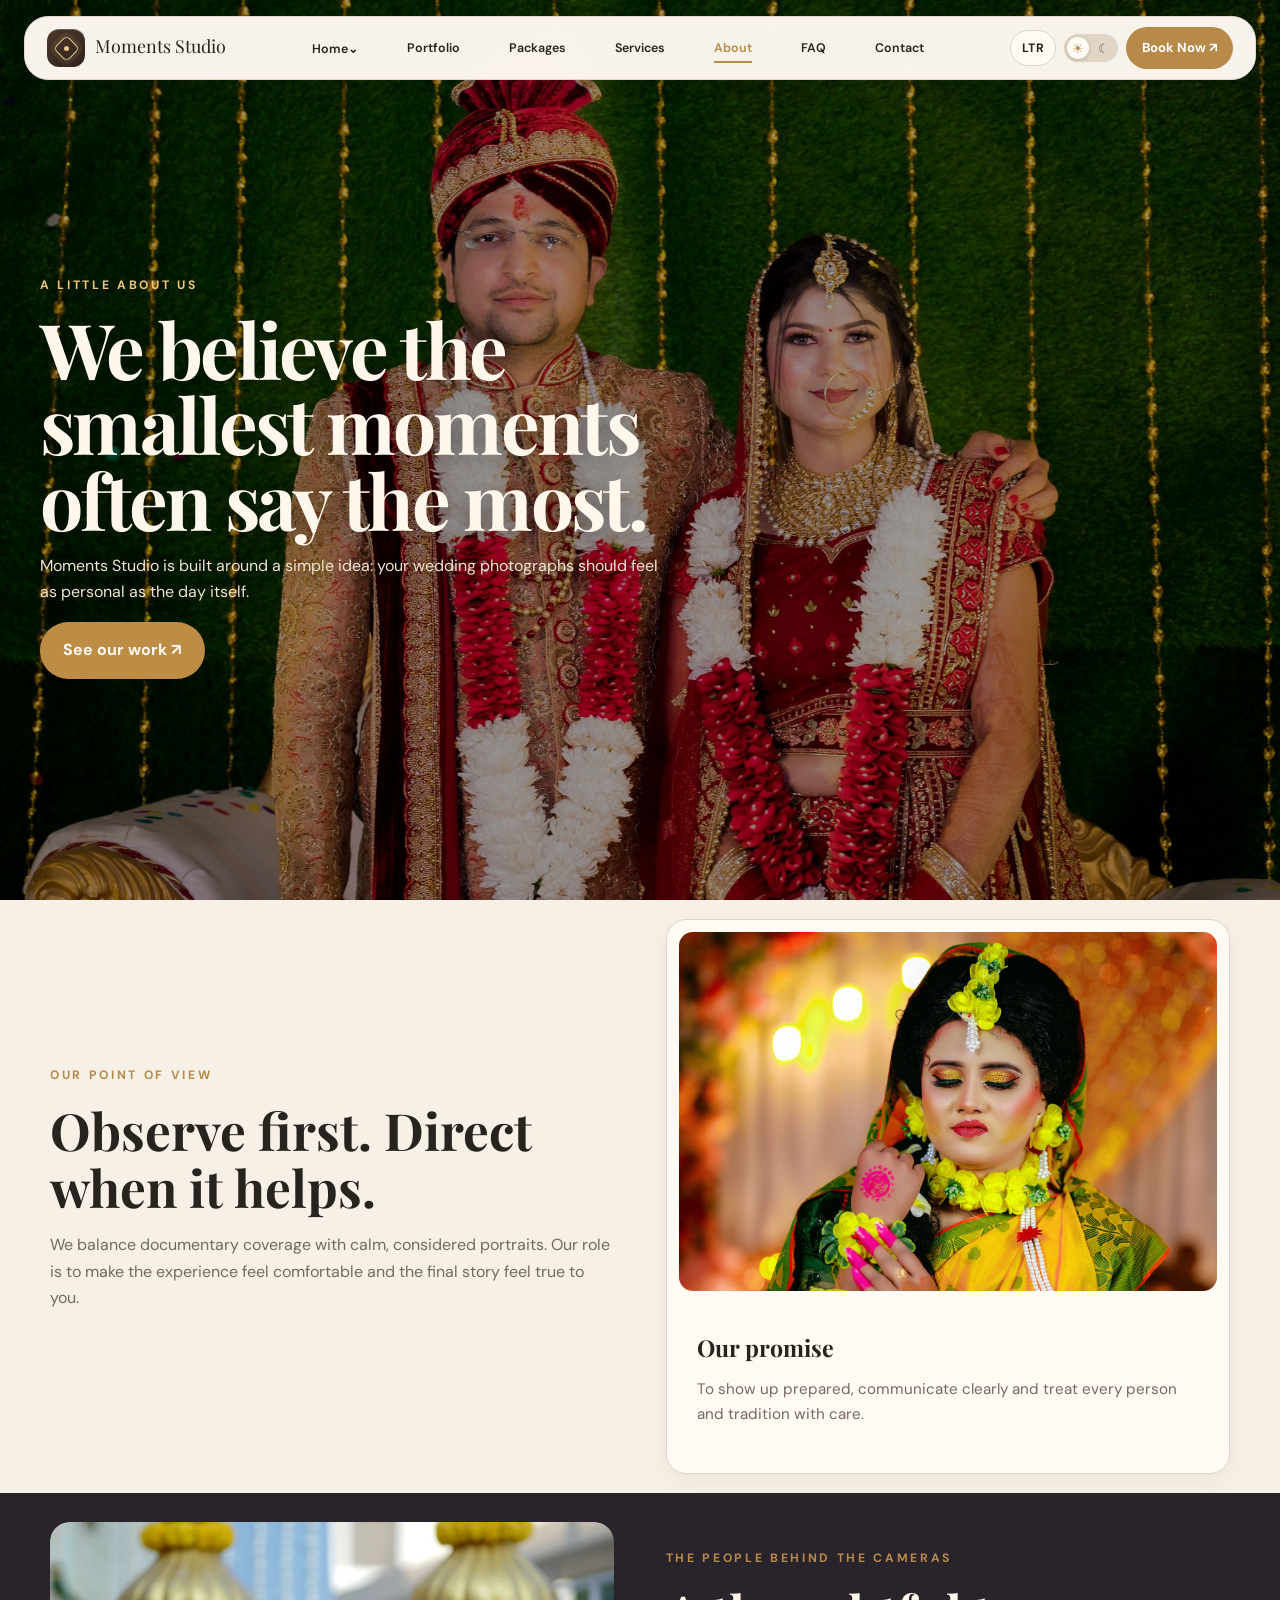
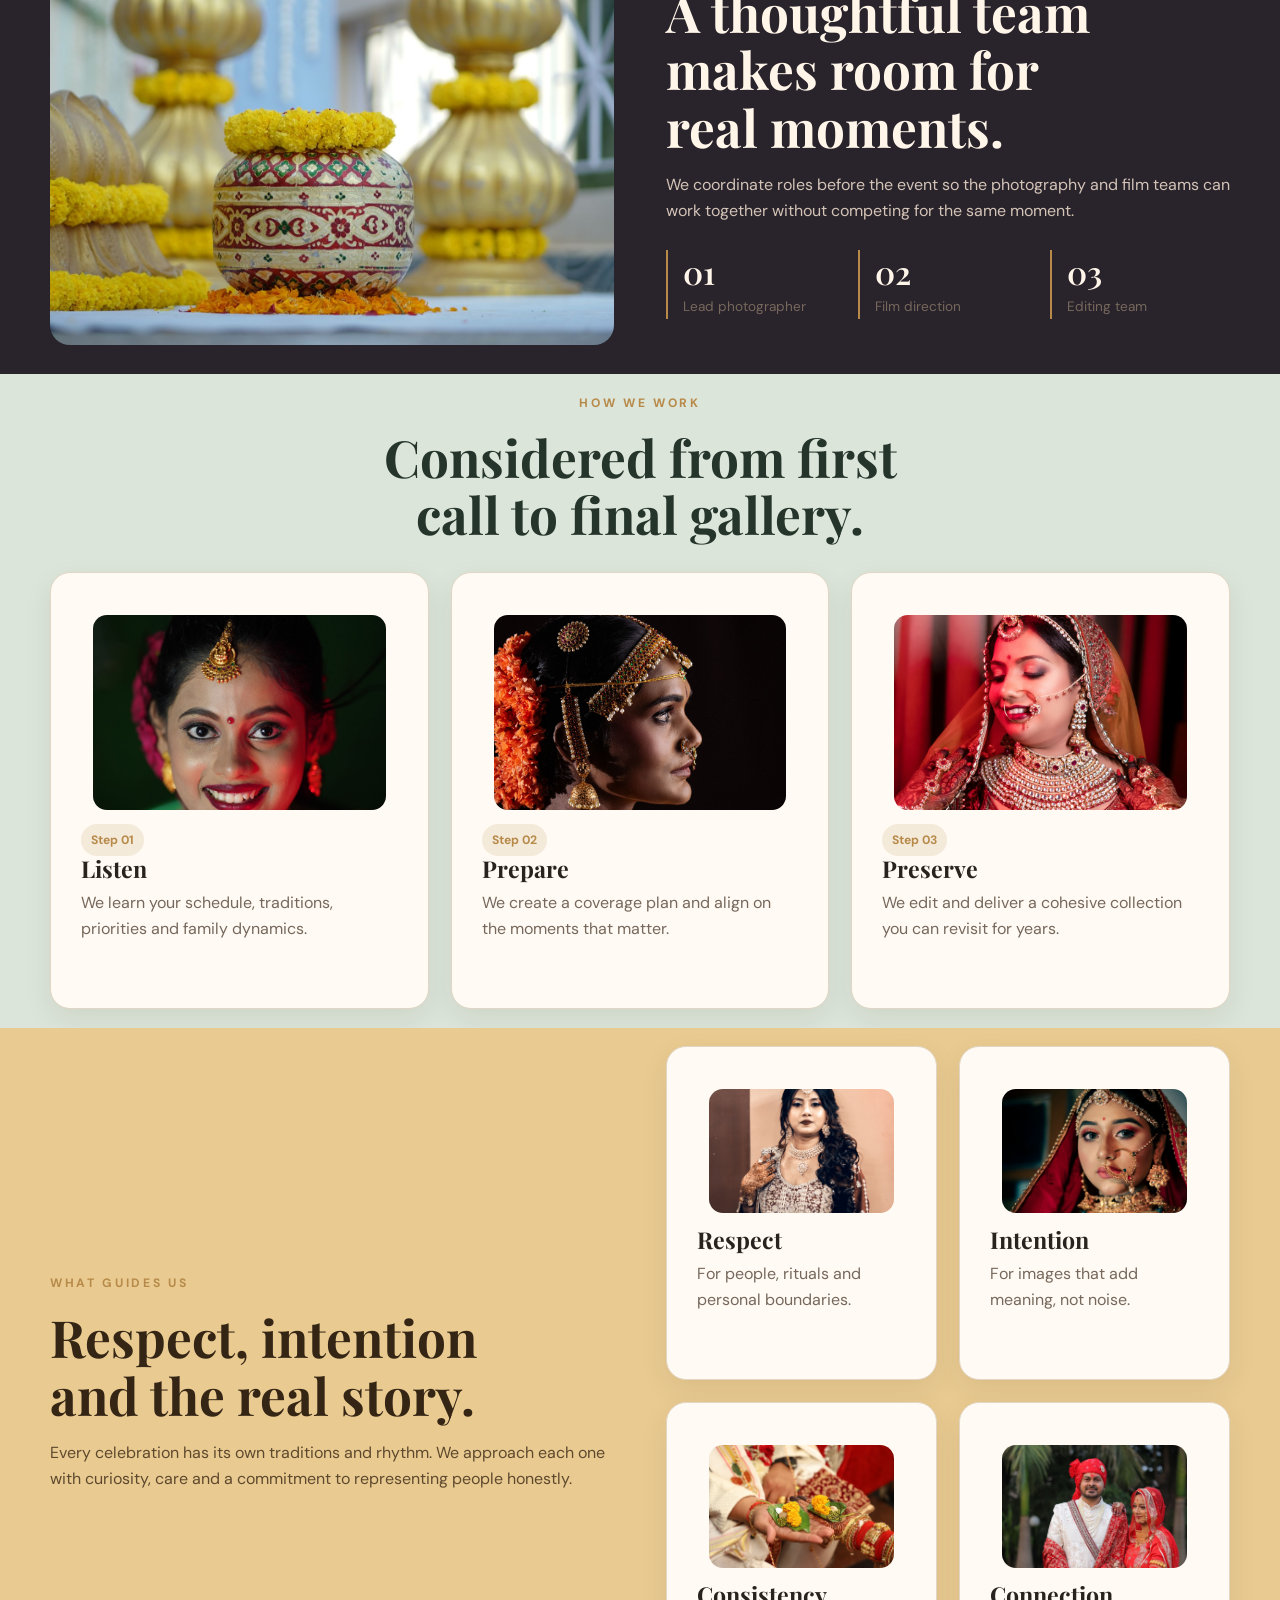
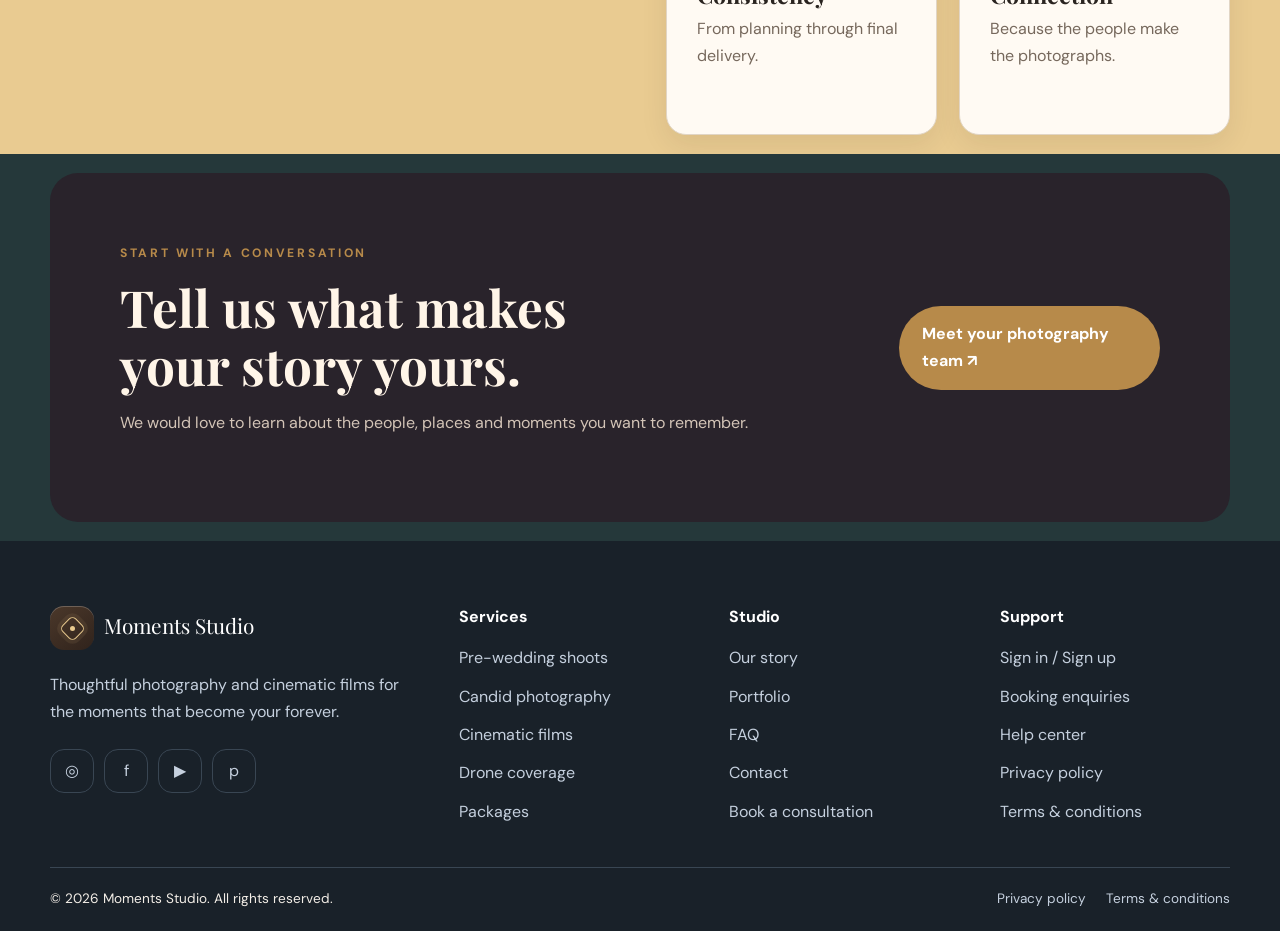
==== commit 50625f45: "style updates" ====
--- a/about.html
+++ b/about.html
@@ -39,7 +39,7 @@
                         <p>Moments Studio is built around a simple idea: your wedding photographs should feel as
                             personal as the day itself.</p><a class="btn btn-primary" href="portfolio.html">See our work
                             ↗</a>
-                    </div><img class="photo" src="images/about-philosophy-01.jpg" alt="A couple shares a quiet moment during their wedding celebration" />
+                    </div><img class="photo" src="images/about-hero.jpg" alt="Bride and groom in traditional Indian wedding attire" />
                 </div>
         </section>
         <section class="section section-light">
--- a/css/style.css
+++ b/css/style.css
@@ -270,3 +270,8 @@
 .card img,.service-card>img,.price-card>img,.story-card img,.gallery-item img,.split>.photo{object-position:center 34%}
 /* Apply after the page-level image sizing rules so these focus points win. */
 .section:not(.page-hero-centered) .card>img,.section:not(.page-hero-centered) .service-card>img,.section:not(.page-hero-centered) .price-card>img,.section:not(.page-hero-centered) .split>.photo,.story-card img,#gallery .gallery-item img{object-position:center 34%}
+
+/* Keep both faces in the About hero crop on wide and narrow screens. */
+.about-hero .photo{object-position:center 42%}
+@media(max-width:800px){.about-hero .photo{object-position:center 42%}}
+
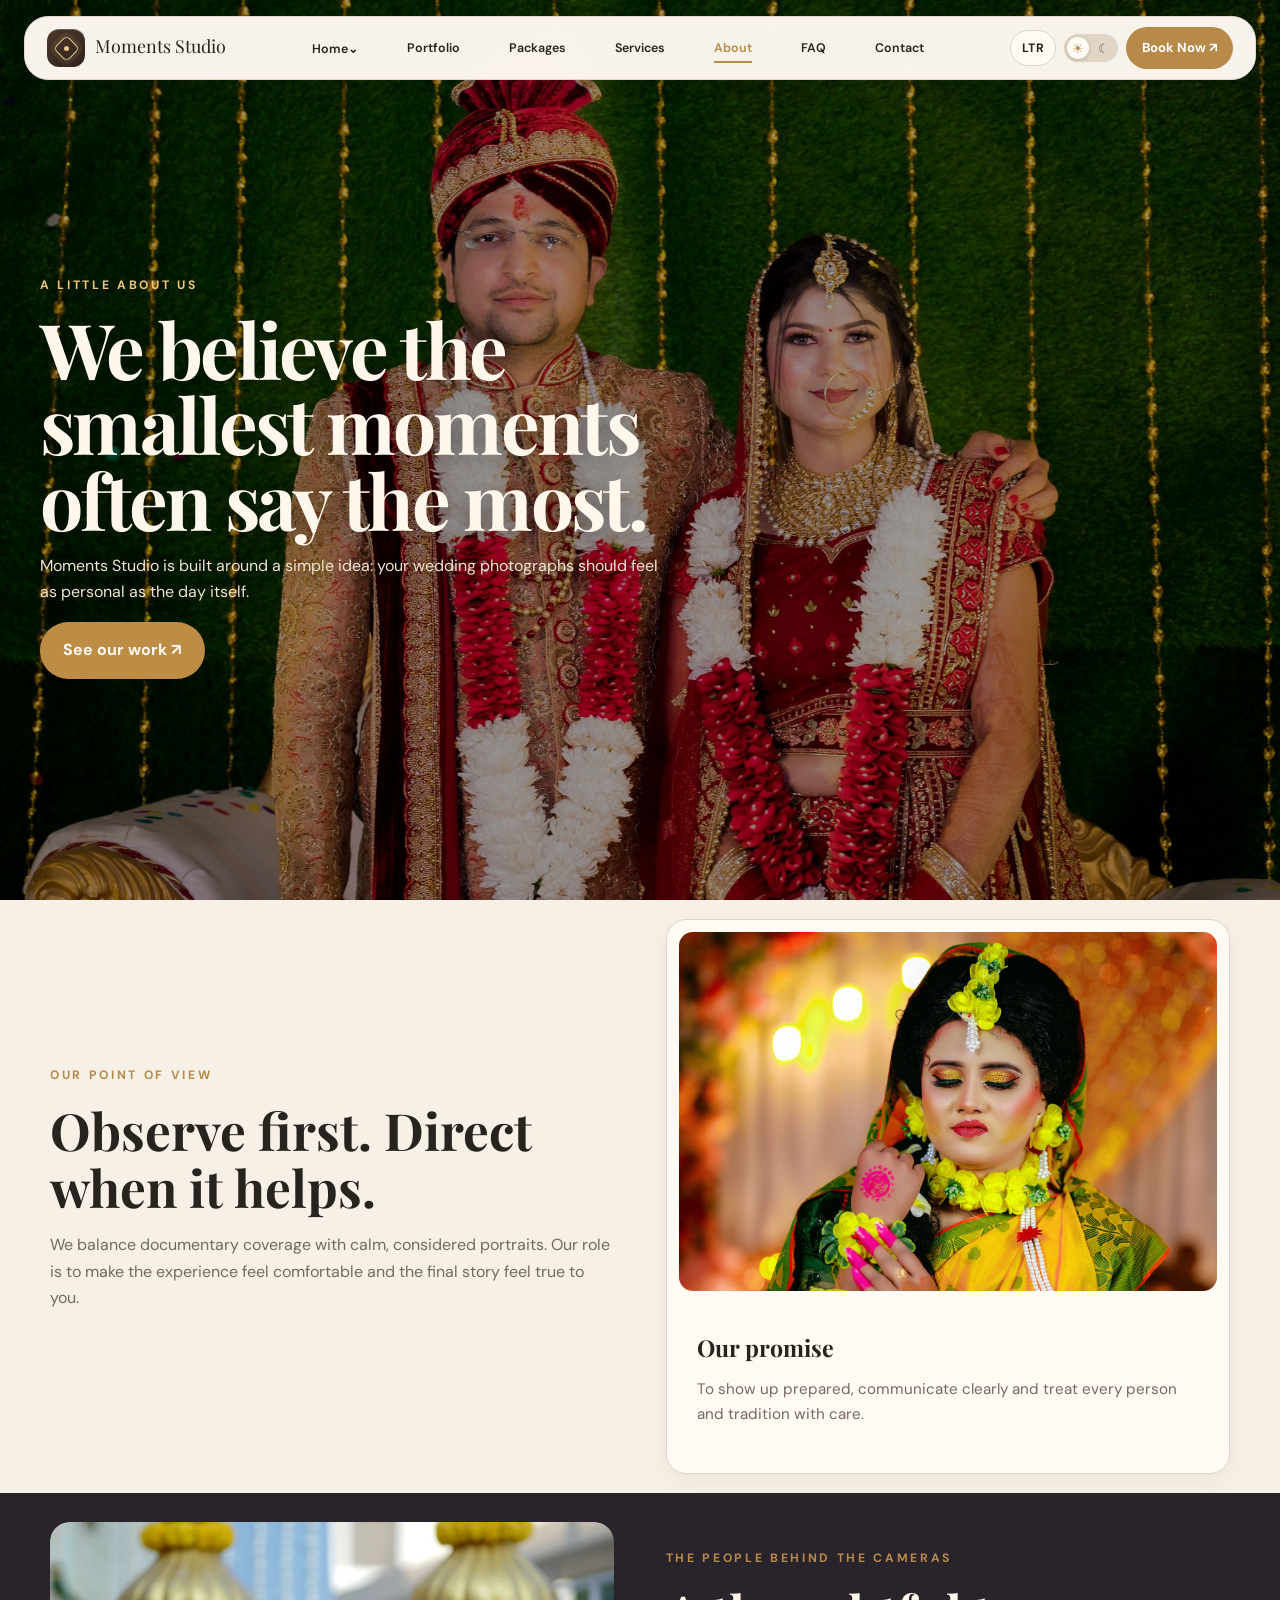
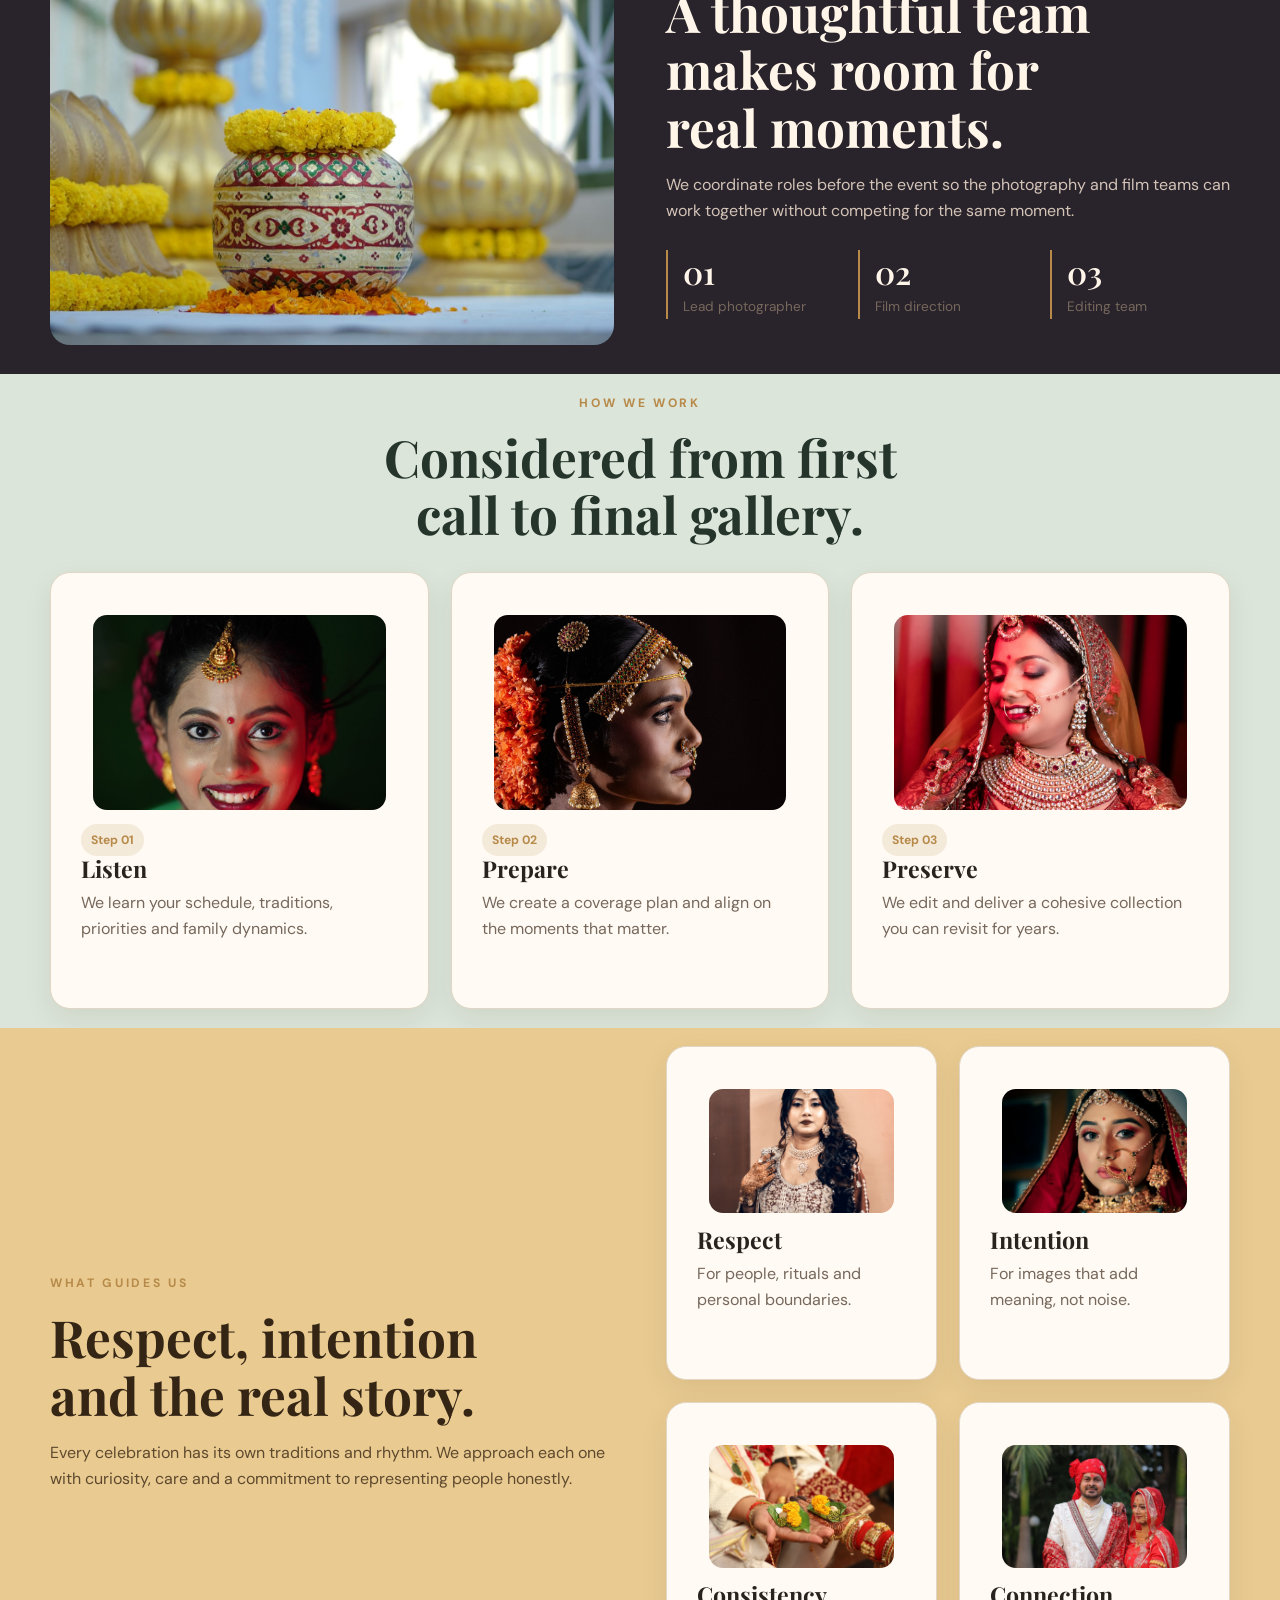
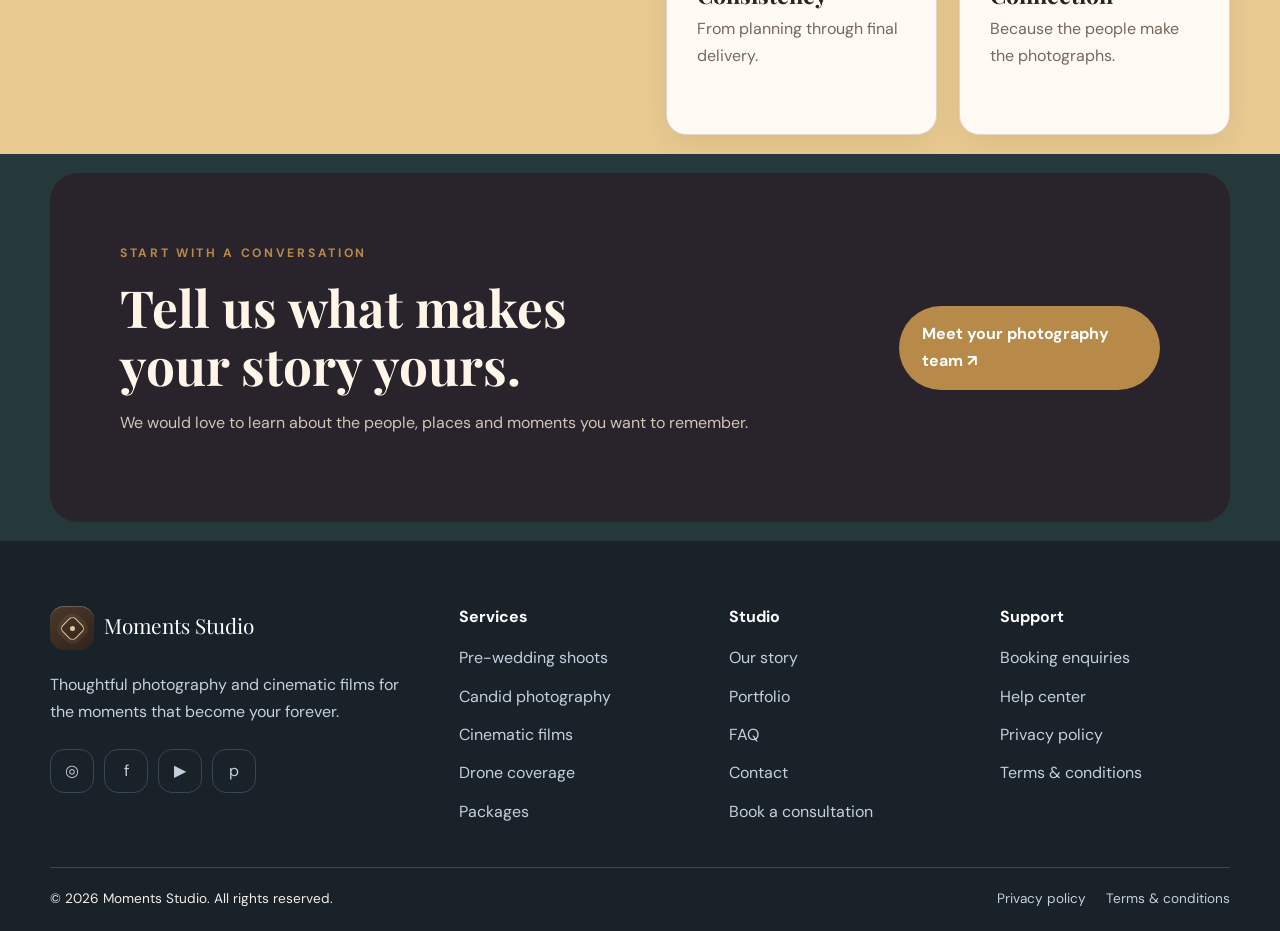
==== commit 9822936e: "response updates" ====
--- a/about.html
+++ b/about.html
@@ -161,7 +161,7 @@
                 </div>
                 <div>
                     <h3>Support</h3>
-                    <div class="footer-links"><a href="login.html">Sign in / Sign up</a><a href="contact.html">Booking
+                    <div class="footer-links"><a href="contact.html">Booking
                             enquiries</a><a href="faq.html">Help center</a><a href="privacy.html">Privacy policy</a><a
                             href="terms.html">Terms & conditions</a></div>
                 </div>
--- a/css/style.css
+++ b/css/style.css
@@ -275,3 +275,31 @@
 .about-hero .photo{object-position:center 42%}
 @media(max-width:800px){.about-hero .photo{object-position:center 42%}}
 
+
+/* One unified contact closing section for booking guidance and contact actions. */
+.contact-final.section{min-height:auto;padding-block:clamp(36px,5vw,64px)}
+.contact-final .cta-panel{width:100%;gap:clamp(28px,5vw,72px)}
+.contact-final.section{background:#29232b;color:#fff5e8}
+.contact-final.section p{color:#d3c4b7}
+.contact-final .cta-panel{background:transparent;border-radius:0;padding:clamp(28px,5vw,64px) 0}
+.contact-final-copy{max-width:740px}
+.contact-final-copy h2{max-width:17ch}
+.contact-final-copy .contact-final-note{margin-top:16px}
+.contact-final-actions{display:flex;flex-direction:column;gap:12px;min-width:min(250px,100%)}
+.contact-final-actions .btn{width:100%;white-space:nowrap}
+@media(max-width:800px){.contact-final .cta-panel{align-items:flex-start}.contact-final-actions{width:100%;min-width:0}}
+
+/* Contact location map sits between the booking callout and the site footer. */
+.contact-map.section{min-height:auto;padding-block:clamp(36px,5vw,64px)}
+.contact-map-heading{display:flex;align-items:flex-end;justify-content:space-between;gap:28px;margin-bottom:24px}
+.contact-map-heading h2{margin-bottom:8px}
+.contact-map-heading p{margin:0}
+.contact-map-frame{width:100%;height:clamp(300px,42vw,520px);overflow:hidden;border:1px solid var(--line);border-radius:24px;background:#d8ddd6;box-shadow:0 16px 38px rgba(35,30,27,.1)}
+.contact-map-frame iframe{display:block;width:100%;height:100%;border:0}
+@media(max-width:640px){.contact-map-heading{align-items:flex-start;flex-direction:column}.contact-map-frame{height:340px;border-radius:18px}}
+
+/* Home 2 closing CTA matches the compact single-line reference button. */
+.home-two #home-booking .cta-panel>.btn{flex:0 0 auto;min-width:277px;min-height:72px;padding:1rem 1.65rem;white-space:nowrap}
+.home-one #home-booking .cta-panel>.btn,body:not(.home-two) #home-booking .cta-panel>.btn{flex:0 0 auto;min-width:277px;min-height:72px;padding:1rem 1.65rem;white-space:nowrap}
+@media(max-width:520px){.home-two #home-booking .cta-panel>.btn{width:100%;min-width:0;max-width:320px}}
+@media(max-width:520px){.home-one #home-booking .cta-panel>.btn,body:not(.home-two) #home-booking .cta-panel>.btn{width:100%;min-width:0;max-width:320px}}
--- a/css/responsive.css
+++ b/css/responsive.css
@@ -1,30 +1,165 @@
 /* Small responsive and accessibility refinements shared by all pages. */
-:focus-visible{outline:3px solid var(--accent);outline-offset:3px}
-[hidden]{display:none!important}
-html{scroll-behavior:smooth}
-img{max-width:100%}
-.gallery-item img{cursor:zoom-in}
-.lightbox.open{overscroll-behavior:contain}
-.social-icon{width:44px;height:44px;display:grid;place-items:center;border:1px solid #394653;border-radius:14px;color:#c5d0de}
-.nav-home{z-index:2}
-.home-menu{inset-inline-start:0;max-width:min(260px,calc(100vw - 32px))}
-.section#drone .photo{height:min(520px,60svh);min-height:320px;object-fit:cover}
-@media(max-width:800px){.nav-home{z-index:auto}.nav-home .home-menu{max-width:none}.nav-home.open>.nav-link{color:var(--accent)}.nav-links{max-height:calc(100svh - 72px);overflow-y:auto}}
-@media(max-width:800px){.section#drone .photo{height:360px;min-height:260px}}
-@media(max-width:520px){.nav-actions .theme-toggle{display:flex}.nav-actions .theme-toggle{width:46px;height:30px;min-width:46px}.nav-actions .theme-toggle span{width:24px;height:24px}}
+:focus-visible {
+    outline: 3px solid var(--accent);
+    outline-offset: 3px
+}
+
+[hidden] {
+    display: none !important
+}
+
+html {
+    scroll-behavior: smooth
+}
+
+img {
+    max-width: 100%
+}
+
+.gallery-item img {
+    cursor: zoom-in
+}
+
+.lightbox.open {
+    overscroll-behavior: contain
+}
+
+.social-icon {
+    width: 44px;
+    height: 44px;
+    display: grid;
+    place-items: center;
+    border: 1px solid #394653;
+    border-radius: 14px;
+    color: #c5d0de
+}
+
+.nav-home {
+    z-index: 2
+}
+
+.home-menu {
+    inset-inline-start: 0;
+    max-width: min(260px, calc(100vw - 32px))
+}
+
+.section#drone .photo {
+    height: min(520px, 60svh);
+    min-height: 320px;
+    object-fit: cover
+}
+
+@media(max-width:800px) {
+    .nav-home {
+        z-index: auto
+    }
+
+    .nav-home .home-menu {
+        max-width: none
+    }
+
+    .nav-home.open>.nav-link {
+        color: var(--accent)
+    }
+
+    .nav-links {
+        max-height: calc(100svh - 72px);
+        overflow-y: auto
+    }
+}
+
+@media(max-width:800px) {
+    .section#drone .photo {
+        height: 360px;
+        min-height: 260px
+    }
+}
+
+@media(max-width:520px) {
+    .nav-actions .theme-toggle {
+        display: flex
+    }
+
+    .nav-actions .theme-toggle {
+        width: 46px;
+        height: 30px;
+        min-width: 46px
+    }
+
+    .nav-actions .theme-toggle span {
+        width: 24px;
+        height: 24px
+    }
+}
 
 /* Keep the floating navigation readable against its light mobile menu. */
-[data-theme="light"] .topbar{background:rgba(255,250,243,.97);color:var(--text);border-color:var(--line);box-shadow:0 10px 32px rgba(32,26,20,.12)}
-[data-theme="light"] .topbar .brand-name,[data-theme="light"] .topbar .nav-link,[data-theme="light"] .topbar .mobile-menu-btn{color:var(--text)}
-[data-theme="light"] .topbar .nav-link.active,[data-theme="light"] .topbar .nav-link:hover,[data-theme="light"] .topbar .nav-home.open>.nav-link{color:var(--accent)}
-[data-theme="light"] .topbar .nav-links{color:var(--text)}
-[data-theme="light"] .topbar .home-menu{background:var(--surface);border-color:var(--line)}
-[data-theme="light"] .topbar .home-menu a{color:var(--muted)}
-[data-theme="light"] .topbar .home-menu a:hover{background:var(--bg);color:var(--accent)}
+[data-theme="light"] .topbar {
+    background: rgba(255, 250, 243, .97);
+    color: var(--text);
+    border-color: var(--line);
+    box-shadow: 0 10px 32px rgba(32, 26, 20, .12)
+}
+
+[data-theme="light"] .topbar .brand-name,
+[data-theme="light"] .topbar .nav-link,
+[data-theme="light"] .topbar .mobile-menu-btn {
+    color: var(--text)
+}
+
+[data-theme="light"] .topbar .nav-link.active,
+[data-theme="light"] .topbar .nav-link:hover,
+[data-theme="light"] .topbar .nav-home.open>.nav-link {
+    color: var(--accent)
+}
+
+[data-theme="light"] .topbar .nav-links {
+    color: var(--text)
+}
+
+[data-theme="light"] .topbar .home-menu {
+    background: var(--surface);
+    border-color: var(--line)
+}
+
+[data-theme="light"] .topbar .home-menu a {
+    color: var(--muted)
+}
+
+[data-theme="light"] .topbar .home-menu a:hover {
+    background: var(--bg);
+    color: var(--accent)
+}
 
 /* The Home submenu should be only as wide and tall as its two choices. */
-.topbar .home-menu{width:max-content;min-width:128px;max-width:calc(100vw - 24px);padding:5px;border-radius:14px}
-.topbar .home-menu a{padding:7px 10px;line-height:1.35;white-space:nowrap}
-@media(max-width:800px){.topbar .nav-home .home-menu{width:max-content;min-width:128px;margin:4px 0 8px;padding:5px;box-shadow:none}}
+.topbar .home-menu {
+    width: max-content;
+    min-width: 128px;
+    max-width: calc(100vw - 24px);
+    padding: 5px;
+    border-radius: 14px
+}
 
-.service-album-photo{display:block;width:100%;height:170px;object-fit:cover;border-radius:12px;margin-bottom:16px}
+.topbar .home-menu a {
+    padding: 7px 10px;
+    line-height: 1.35;
+    white-space: nowrap
+}
+
+@media(max-width:800px) {
+    .topbar .nav-home .home-menu {
+        width: max-content;
+        min-width: 128px;
+        margin: 4px 0 8px;
+        padding: 5px;
+        box-shadow: none
+    }
+}
+
+.service-album-photo {
+    display: block;
+    width: 100%;
+    height: 170px;
+    object-fit: cover;
+    border-radius: 12px;
+    margin-bottom: 16px
+}
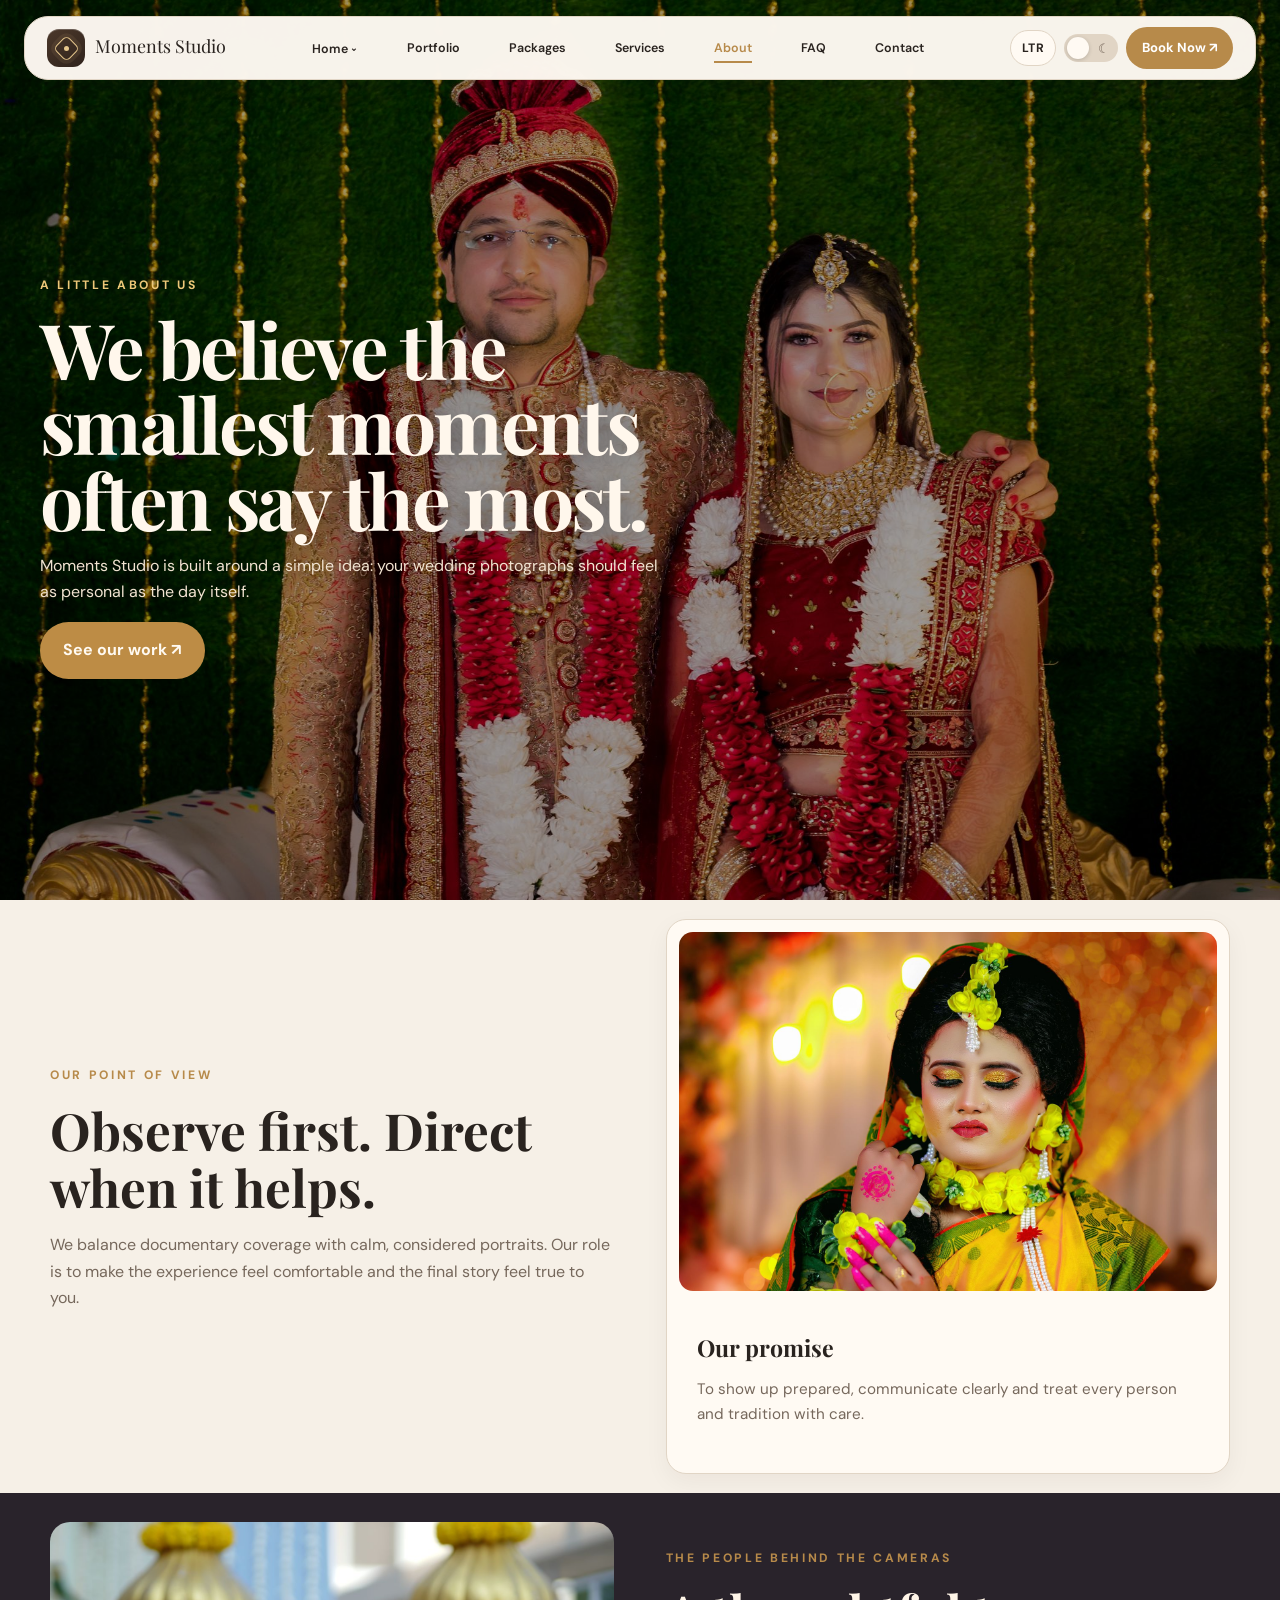
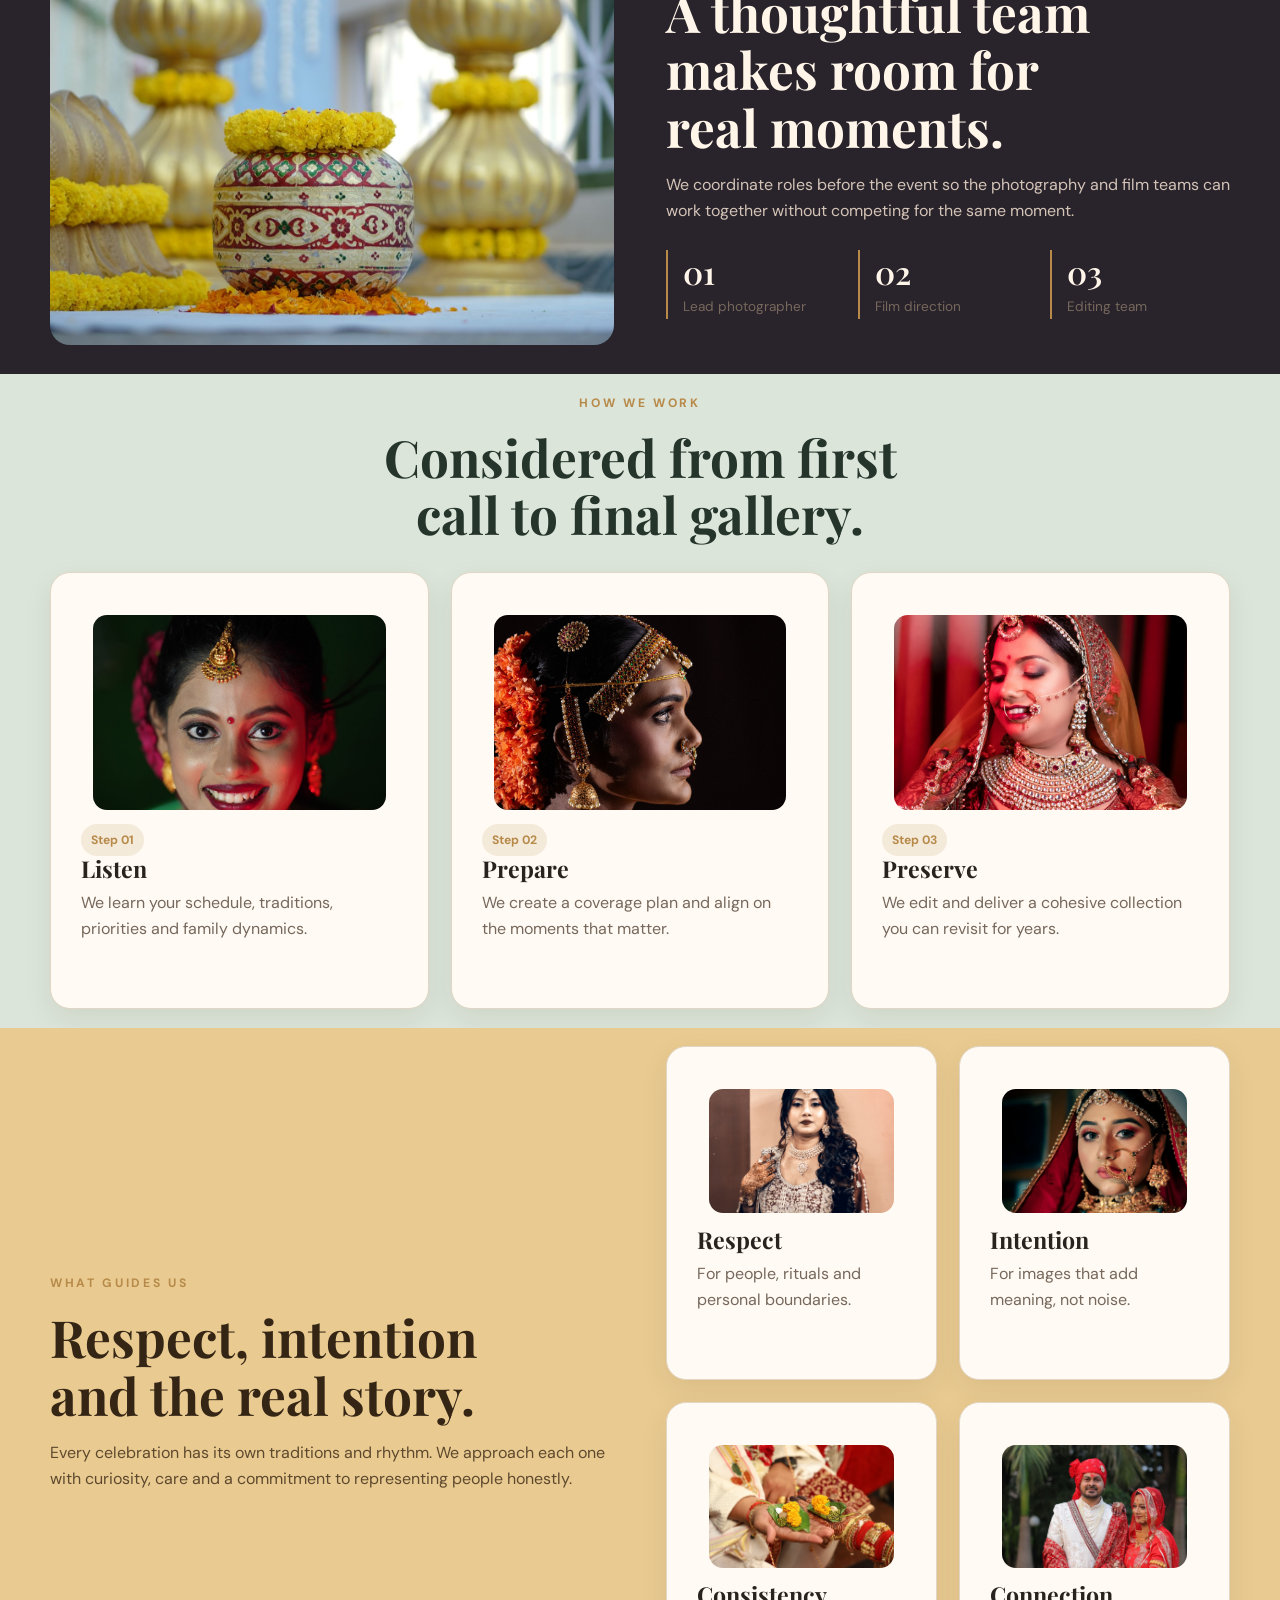
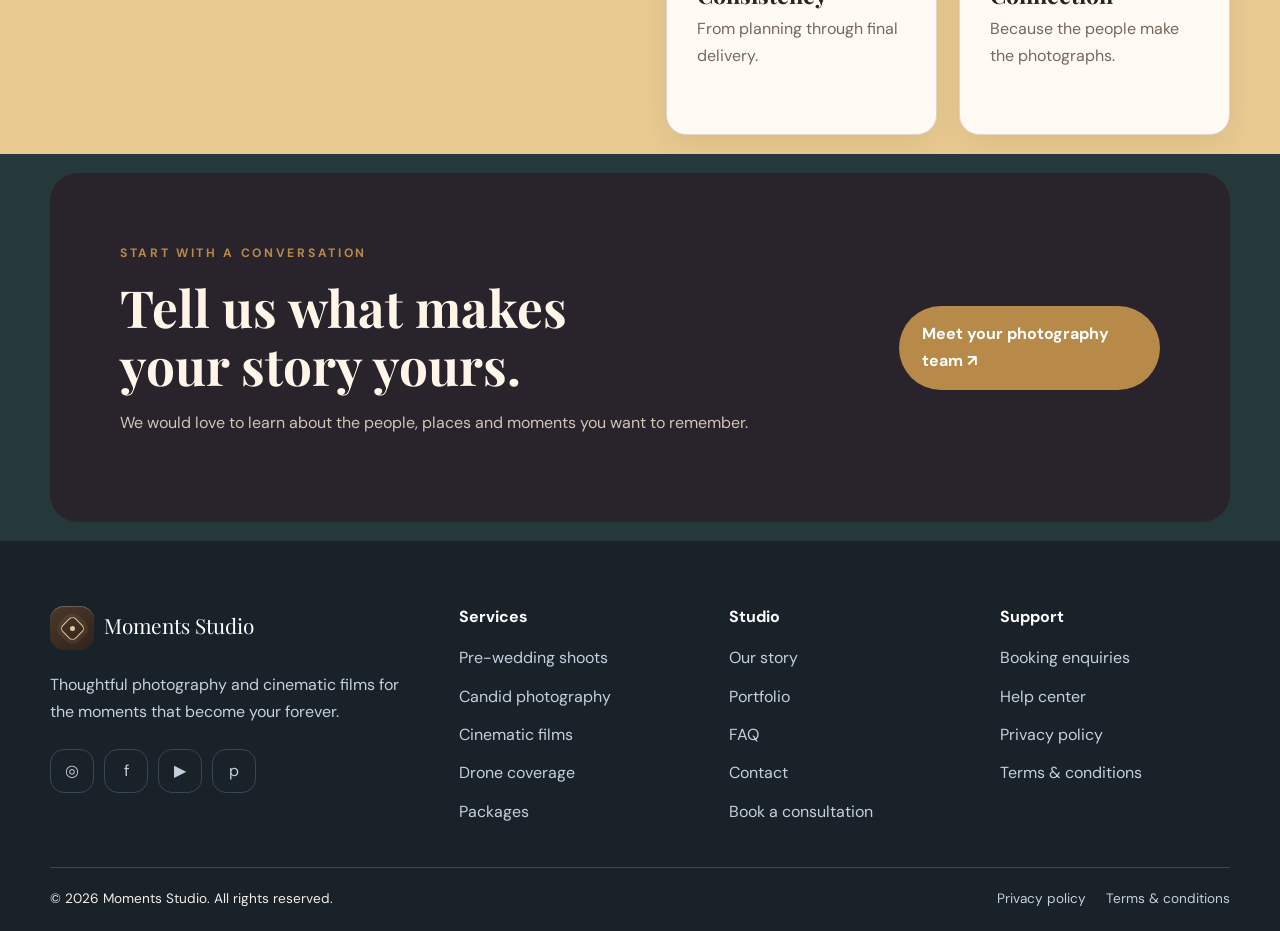
==== commit 17e22ea8: "Fix responsive navigation and mobile layout" ====
--- a/about.html
+++ b/about.html
@@ -19,7 +19,7 @@
             <button class="icon-btn mobile-menu-btn" data-menu-toggle aria-label="Toggle navigation"
                 aria-expanded="false">☰</button>
             <nav class="nav-links" data-nav-links aria-label="Main navigation">
-                <div class="nav-home"><a class="nav-link " href="index.html" aria-haspopup="true">Home⌄</a><div class="home-menu"><a href="index.html">Home 1</a><a href="home2.html">Home 2</a></div></div>
+                <div class="nav-home"><a class="nav-link " href="index.html" aria-haspopup="true">Home<span class="nav-chevron" aria-hidden="true">⌄</span></a><div class="home-menu"><a href="index.html">Home 1</a><a href="home2.html">Home 2</a></div></div>
                 <a class="nav-link " href="portfolio.html">Portfolio</a><a class="nav-link "
                     href="pricing.html">Packages</a><a class="nav-link " href="services.html">Services</a><a
                     class="nav-link active" href="about.html">About</a><a class="nav-link " href="faq.html">FAQ</a><a
--- a/css/style.css
+++ b/css/style.css
@@ -2,7 +2,7 @@
 @import url('https://fonts.googleapis.com/css2?family=DM+Sans:wght@400;500;600;700&family=Playfair+Display:ital,wght@0,500;0,600;0,700;1,500;1,600&display=swap');
 :root{--bg:#f6f0e7;--surface:#fffaf3;--text:#29231f;--muted:#76685c;--accent:#b78a4a;--accent2:#e8c98e;--line:#e1d5c5;--dark:#1c2025;--shadow:0 18px 55px rgba(36,26,19,.12)}
 [data-theme="dark"]{--bg:#191c21;--surface:#242a31;--text:#f7eee2;--muted:#c0b5a7;--accent:#d8b16f;--accent2:#f1d59b;--line:#3b444c;--shadow:0 18px 55px rgba(0,0,0,.24)}
-*{box-sizing:border-box}html{scroll-behavior:smooth;scroll-padding-top:100px}body{margin:0;background:var(--bg);color:var(--text);font-family:'DM Sans',sans-serif;line-height:1.65;transition:background .25s,color .25s}h1,h2,h3,.brand-name{font-family:'Playfair Display',serif;line-height:1.12;margin:0 0 1rem}h1{font-size:clamp(2.6rem,6vw,5.6rem)}h2{font-size:clamp(2rem,4vw,3.4rem)}h3{font-size:1.45rem}p{color:var(--muted);margin:.4rem 0 1rem}a{color:inherit;text-decoration:none}button,input,select,textarea{font:inherit}button,a{ -webkit-tap-highlight-color:transparent}button{cursor:pointer}.container{width:min(1180px,calc(100% - 40px));margin-inline:auto}.eyebrow{text-transform:uppercase;letter-spacing:.22em;font-size:.76rem;font-weight:700;color:var(--accent);margin-bottom:1rem}.section{min-height:100svh;padding:110px 0 80px;display:flex;align-items:center;position:relative;overflow:hidden}.section-inner{width:100%}.section-light{background:var(--bg)}.section-plum{background:#29232b;color:#fff5e8}.section-plum p{color:#d3c4b7}.section-sage{background:#dce5d9;color:#25352c}.section-sage p{color:#526255}.section-rose{background:#ead6d2;color:#402b2b}.section-rose p{color:#745757}.section-gold{background:#e9cb91;color:#352515}.section-gold p{color:#5e492e}.section-teal{background:#25383a;color:#f6eee1}.section-teal p{color:#c9d8d4}.btn{display:inline-flex;align-items:center;justify-content:center;gap:.6rem;border:1px solid transparent;border-radius:999px;padding:.9rem 1.4rem;font-weight:700;transition:transform .2s,background .2s}.btn:hover{transform:translateY(-2px)}.btn-primary{background:var(--accent);color:#fff}.btn-outline{border-color:var(--line);color:var(--text);background:transparent}.btn-light{background:#fff4df;color:#32251b}.topbar{position:sticky;top:0;z-index:50;background:color-mix(in srgb,var(--surface) 90%,transparent);backdrop-filter:blur(18px);border-bottom:1px solid var(--line)}.nav-wrap{height:84px;display:flex;align-items:center;gap:22px}.brand{display:flex;align-items:center;gap:11px;flex-shrink:0}.brand-mark{width:48px;height:48px;border-radius:15px;background:#443326;color:#e8c98e;display:grid;place-items:center;font-size:1.6rem}.brand-name{font-size:1.3rem;margin:0}.brand small{display:block;font-size:.58rem;letter-spacing:.12em;color:var(--muted)}.nav-links{display:flex;align-items:center;gap:clamp(12px,2vw,28px);margin-inline:auto}.nav-link{font-weight:600;font-size:.91rem;padding:12px 0;position:relative;white-space:nowrap}.nav-link.active,.nav-link:hover{color:var(--accent)}.nav-link.active:after{content:"";height:2px;background:var(--accent);position:absolute;bottom:3px;inset-inline:0}.nav-home{position:relative}.home-menu{display:none;position:absolute;top:100%;inset-inline-start:-18px;width:260px;padding:12px;background:var(--surface);border:1px solid var(--line);border-radius:18px;box-shadow:var(--shadow)}.nav-home:hover .home-menu,.nav-home:focus-within .home-menu,.nav-home.open .home-menu{display:block}.home-menu a{display:block;padding:10px 12px;border-radius:10px;font-size:.9rem;color:var(--muted)}.home-menu a:hover{background:var(--bg);color:var(--accent)}.nav-actions{display:flex;align-items:center;gap:10px}.icon-btn,.select-btn{border:1px solid var(--line);background:var(--surface);color:var(--text);border-radius:999px;min-width:42px;height:42px;padding:0 12px;display:inline-flex;align-items:center;justify-content:center;gap:6px}.toggle{width:54px;height:30px;border-radius:99px;border:0;background:var(--line);padding:3px;display:flex;align-items:center}.toggle span{height:24px;width:24px;border-radius:50%;background:var(--surface);display:block;transition:transform .2s}.toggle[aria-pressed="true"] span{transform:translateX(24px)}[dir="rtl"] .toggle[aria-pressed="true"] span{transform:translateX(-24px)}.mobile-menu-btn{display:none}.hero{min-height:calc(100svh - 84px);padding:70px 0;display:flex;align-items:center;color:#fff8ed;background:#241c1a;position:relative;overflow:hidden}.hero:before{content:"";position:absolute;inset:0;background:linear-gradient(90deg,rgba(20,16,15,.88),rgba(20,16,15,.45) 55%,rgba(20,16,15,.05)),url('../images/home-hero.jpg') center/cover}.hero-content{position:relative;z-index:1;max-width:690px}.hero p{color:#f0dfce;max-width:560px;font-size:1.12rem}.hero .eyebrow{color:#f1ce88}.hero-actions{display:flex;gap:12px;flex-wrap:wrap;margin-top:28px}.hero-note{display:flex;gap:22px;flex-wrap:wrap;margin-top:40px;color:#eadac6;font-size:.86rem}.hero-note strong{color:#f2d69b}.grid{display:grid;gap:22px}.grid-2{grid-template-columns:repeat(2,minmax(0,1fr))}.grid-3{grid-template-columns:repeat(3,minmax(0,1fr))}.grid-4{grid-template-columns:repeat(4,minmax(0,1fr))}.split{display:grid;grid-template-columns:1fr 1fr;gap:clamp(30px,6vw,80px);align-items:center}.photo{display:block;width:100%;height:100%;min-height:260px;object-fit:cover;border-radius:20px}.photo-frame{position:relative;min-height:360px}.photo-frame:after{content:"";position:absolute;inset:16px -16px -16px 16px;border:1px solid var(--accent);border-radius:22px;z-index:0}.photo-frame img{position:relative;z-index:1}.card{background:var(--surface);border:1px solid var(--line);border-radius:20px;overflow:hidden;box-shadow:0 8px 24px rgba(35,25,17,.05)}.card-body{padding:22px}.card img{width:100%;height:260px;object-fit:cover;display:block}.card p{font-size:.95rem}.pill{display:inline-flex;padding:6px 10px;border-radius:99px;background:color-mix(in srgb,var(--accent) 15%,transparent);color:var(--accent);font-size:.76rem;font-weight:700}.story-card{position:relative;min-height:410px;border-radius:20px;overflow:hidden;background:#382a25;color:#fff}.story-card img{width:100%;height:410px;object-fit:cover;display:block;transition:transform .5s}.story-card:hover img{transform:scale(1.04)}.story-card:after{content:"";position:absolute;inset:30% 0 0;background:linear-gradient(transparent,rgba(15,12,12,.9))}.story-copy{position:absolute;z-index:1;bottom:22px;inset-inline:22px}.story-copy p{color:#eee0d1}.stat-row{display:grid;grid-template-columns:repeat(3,1fr);gap:12px;margin-top:25px}.stat{border-inline-start:2px solid var(--accent);padding-inline-start:15px}.stat strong{display:block;font:600 2rem 'Playfair Display',serif}.stat span{font-size:.85rem;color:var(--muted)}.service-card{padding:24px;border-radius:20px;border:1px solid color-mix(in srgb,currentColor 13%,transparent);background:color-mix(in srgb,var(--surface) 70%,transparent)}.service-icon{font-size:1.8rem;margin-bottom:20px}.service-card h3{margin-bottom:8px}.service-card p{min-height:72px}.price-card{padding:28px;border:1px solid var(--line);border-radius:22px;background:var(--surface);position:relative}.price-card.featured{border:2px solid var(--accent);transform:translateY(-8px)}.price{font:600 2.4rem 'Playfair Display',serif;margin:18px 0}.price small{font:400 .9rem 'DM Sans',sans-serif;color:var(--muted)}.check-list{padding:0;list-style:none;margin:18px 0 25px}.check-list li{padding:8px 0;border-bottom:1px solid var(--line);color:var(--muted)}.check-list li:before{content:"✓";color:var(--accent);font-weight:700;margin-inline-end:10px}.quote{font:italic 1.35rem 'Playfair Display',serif;line-height:1.5}.quote-author{font-weight:700}.quote-role{color:var(--muted);font-size:.88rem}.gallery-grid{display:grid;grid-template-columns:repeat(3,minmax(0,1fr));gap:18px;align-items:stretch}.gallery-item{position:relative;min-width:0;border-radius:15px;overflow:hidden;background:#ddd;cursor:pointer;box-shadow:0 10px 28px rgba(35,25,17,.1)}.gallery-item img{width:100%;height:clamp(280px,34vw,430px);object-fit:cover;display:block;transition:transform .4s}.gallery-item:hover img{transform:scale(1.04)}.gallery-filter{display:flex;gap:8px;flex-wrap:wrap;margin:26px 0}.gallery-filter button{border:1px solid var(--line);background:var(--surface);color:var(--text);border-radius:99px;padding:9px 15px}.gallery-filter button.active{background:var(--accent);color:white;border-color:var(--accent)}.form-card{background:var(--surface);border:1px solid var(--line);border-radius:24px;padding:clamp(22px,4vw,38px);box-shadow:var(--shadow)}.form-grid{display:grid;grid-template-columns:1fr 1fr;gap:16px}.field{display:flex;flex-direction:column;gap:7px}.field.full{grid-column:1/-1}.field label{font-weight:700;font-size:.9rem}.field input,.field select,.field textarea{width:100%;border:1px solid var(--line);border-radius:12px;padding:13px 14px;background:var(--bg);color:var(--text);outline:none}.field input:focus,.field select:focus,.field textarea:focus{border-color:var(--accent);box-shadow:0 0 0 3px color-mix(in srgb,var(--accent) 17%,transparent)}.field textarea{min-height:130px;resize:vertical}.notice{padding:12px 14px;border-radius:12px;background:color-mix(in srgb,var(--accent) 15%,transparent);color:var(--text);margin:12px 0}.footer{background:#192129;color:#f3eee7;padding:65px 0 20px}.footer-grid{display:grid;grid-template-columns:1.6fr 1fr 1fr 1fr;gap:40px;padding-bottom:42px}.footer p,.footer a{color:#c5d0de}.footer h3{font:700 1rem 'DM Sans',sans-serif;color:#fff;margin-bottom:18px}.footer-links{display:grid;gap:12px}.footer a:hover{color:#e9cb91}.socials{display:flex;gap:10px;margin-top:24px}.socials a{width:44px;height:44px;display:grid;place-items:center;border:1px solid #394653;border-radius:14px}.footer-bottom{border-top:1px solid #394653;padding-top:20px;display:flex;justify-content:space-between;gap:20px;flex-wrap:wrap;font-size:.85rem}.footer-bottom a{margin-inline-start:20px}.auth-page{min-height:100svh;display:grid;place-items:center;padding:24px;background:var(--bg)}.auth-shell{width:min(980px,100%);display:grid;grid-template-columns:.95fr 1.05fr;overflow:hidden;border-radius:28px;border:1px solid var(--line);background:var(--surface);box-shadow:var(--shadow);max-height:calc(100svh - 48px)}.auth-visual{background:#302521;color:#fff4e3;padding:34px;display:flex;flex-direction:column;justify-content:space-between;min-height:570px;position:relative;overflow:hidden}.auth-visual:before{content:"";position:absolute;inset:0;background:linear-gradient(0deg,rgba(20,15,14,.82),rgba(20,15,14,.1)),url('../images/auth-wedding.jpg') center/cover;opacity:.9}.auth-visual>*{position:relative}.auth-form{padding:clamp(24px,4vw,48px);overflow:auto}.auth-tabs{display:flex;gap:8px;background:var(--bg);padding:5px;border-radius:14px;margin:22px 0}.auth-tabs button{flex:1;border:0;background:transparent;color:var(--muted);padding:11px;border-radius:10px;font-weight:700}.auth-tabs button.active{background:var(--surface);color:var(--text);box-shadow:0 2px 8px #0000000d}.auth-form .field{margin-bottom:14px}.auth-form .field input{padding:12px}.password-wrap{position:relative}.password-wrap input{padding-inline-end:60px!important}.show-password{position:absolute;inset-inline-end:10px;top:50%;transform:translateY(-50%);border:0;background:transparent;color:var(--muted)}.auth-meta{display:flex;justify-content:space-between;gap:12px;flex-wrap:wrap;font-size:.88rem;margin:12px 0 20px}.text-link{color:var(--accent);font-weight:700;text-decoration:underline;text-underline-offset:3px}.auth-submit{width:100%}.auth-footer{text-align:center;font-size:.86rem;margin-top:18px}.faq-item{border-bottom:1px solid var(--line);padding:18px 0}.faq-question{display:flex;justify-content:space-between;gap:20px;font-weight:700;width:100%;border:0;background:transparent;color:inherit;text-align:start;padding:0}.faq-answer{display:none;padding-top:12px}.faq-item.open .faq-answer{display:block}.faq-item.open .faq-question span:last-child{transform:rotate(45deg)}.cta-panel{padding:clamp(28px,6vw,70px);border-radius:28px;background:#29232b;color:#fff5e8;display:flex;align-items:center;justify-content:space-between;gap:30px}.cta-panel p{color:#d3c4b7}.lightbox{position:fixed;inset:0;background:rgba(8,8,8,.9);z-index:100;display:none;align-items:center;justify-content:center;padding:24px}.lightbox.open{display:flex}.lightbox img{max-width:min(100%,1000px);max-height:85svh;border-radius:14px}.lightbox button{position:absolute;top:20px;inset-inline-end:20px;background:#fff;color:#111;border:0;border-radius:99px;width:44px;height:44px}.toast{position:fixed;bottom:24px;inset-inline-end:24px;z-index:120;background:var(--surface);border:1px solid var(--line);box-shadow:var(--shadow);padding:14px 18px;border-radius:14px;max-width:360px;display:none}.toast.show{display:block}.mobile-nav{display:none}.small-note{font-size:.82rem}.center{text-align:center}.mt-3{margin-top:28px}.mb-2{margin-bottom:18px}
+*{box-sizing:border-box}html{scroll-behavior:smooth;scroll-padding-top:100px}body{margin:0;background:var(--bg);color:var(--text);font-family:'DM Sans',sans-serif;line-height:1.65;transition:background .25s,color .25s}h1,h2,h3,.brand-name{font-family:'Playfair Display',serif;line-height:1.12;margin:0 0 1rem}h1{font-size:clamp(2.6rem,6vw,5.6rem)}h2{font-size:clamp(2rem,4vw,3.4rem)}h3{font-size:1.45rem}p{color:var(--muted);margin:.4rem 0 1rem}a{color:inherit;text-decoration:none}button,input,select,textarea{font:inherit}button,a{ -webkit-tap-highlight-color:transparent}button{cursor:pointer}.container{width:min(1180px,calc(100% - 40px));margin-inline:auto}.eyebrow{text-transform:uppercase;letter-spacing:.22em;font-size:.76rem;font-weight:700;color:var(--accent);margin-bottom:1rem}.section{min-height:100svh;padding:110px 0 80px;display:flex;align-items:center;position:relative;overflow:hidden}.section-inner{width:100%}.section-light{background:var(--bg)}.section-plum{background:#29232b;color:#fff5e8}.section-plum p{color:#d3c4b7}.section-sage{background:#dce5d9;color:#25352c}.section-sage p{color:#526255}.section-rose{background:#ead6d2;color:#402b2b}.section-rose p{color:#745757}.section-gold{background:#e9cb91;color:#352515}.section-gold p{color:#5e492e}.section-teal{background:#25383a;color:#f6eee1}.section-teal p{color:#c9d8d4}.btn{display:inline-flex;align-items:center;justify-content:center;gap:.6rem;border:1px solid transparent;border-radius:999px;padding:.9rem 1.4rem;font-weight:700;transition:transform .2s,background .2s}.btn:hover{transform:translateY(-2px)}.btn-primary{background:var(--accent);color:#fff}.btn-outline{border-color:var(--line);color:var(--text);background:transparent}.btn-light{background:#fff4df;color:#32251b}.topbar{position:sticky;top:0;z-index:50;background:color-mix(in srgb,var(--surface) 90%,transparent);backdrop-filter:blur(18px);border-bottom:1px solid var(--line)}.nav-wrap{height:84px;display:flex;align-items:center;gap:22px}.brand{display:flex;align-items:center;gap:11px;flex-shrink:0}.brand-mark{width:48px;height:48px;border-radius:15px;background:#443326;color:#e8c98e;display:grid;place-items:center;font-size:1.6rem}.brand-name{font-size:1.3rem;margin:0}.brand small{display:block;font-size:.58rem;letter-spacing:.12em;color:var(--muted)}.nav-links{display:flex;align-items:center;gap:clamp(12px,2vw,28px);margin-inline:auto}.nav-link{font-weight:600;font-size:.91rem;padding:12px 0;position:relative;white-space:nowrap}.nav-link.active,.nav-link:hover{color:var(--accent)}.nav-link.active:after{content:"";height:2px;background:var(--accent);position:absolute;bottom:3px;inset-inline:0}.nav-home{position:relative}.home-menu{display:none;position:absolute;top:100%;inset-inline-start:-18px;width:260px;padding:12px;background:var(--surface);border:1px solid var(--line);border-radius:18px;box-shadow:var(--shadow)}.nav-home:hover .home-menu,.nav-home:focus-within .home-menu,.nav-home.open .home-menu{display:block}.home-menu a{display:block;padding:10px 12px;border-radius:10px;font-size:.9rem;color:var(--muted)}.home-menu a:hover{background:var(--bg);color:var(--accent)}.nav-actions{display:flex;align-items:center;gap:10px}.icon-btn,.select-btn{border:1px solid var(--line);background:var(--surface);color:var(--text);border-radius:999px;min-width:42px;height:42px;padding:0 12px;display:inline-flex;align-items:center;justify-content:center;gap:6px}.toggle{width:54px;height:30px;border-radius:99px;border:0;background:var(--line);padding:3px;display:flex;align-items:center}.toggle .theme-knob{height:24px;width:24px;border-radius:50%;background:var(--surface);display:block;transition:transform .2s}.toggle[aria-pressed="true"] .theme-knob{transform:translateX(24px)}[dir="rtl"] .toggle[aria-pressed="true"] .theme-knob{transform:translateX(-24px)}.mobile-menu-btn{display:none}.hero{min-height:calc(100svh - 84px);padding:70px 0;display:flex;align-items:center;color:#fff8ed;background:#241c1a;position:relative;overflow:hidden}.hero:before{content:"";position:absolute;inset:0;background:linear-gradient(90deg,rgba(20,16,15,.88),rgba(20,16,15,.45) 55%,rgba(20,16,15,.05)),url('../images/home-hero.jpg') center/cover}.hero-content{position:relative;z-index:1;max-width:690px}.hero p{color:#f0dfce;max-width:560px;font-size:1.12rem}.hero .eyebrow{color:#f1ce88}.hero-actions{display:flex;gap:12px;flex-wrap:wrap;margin-top:28px}.hero-note{display:flex;gap:22px;flex-wrap:wrap;margin-top:40px;color:#eadac6;font-size:.86rem}.hero-note strong{color:#f2d69b}.grid{display:grid;gap:22px}.grid-2{grid-template-columns:repeat(2,minmax(0,1fr))}.grid-3{grid-template-columns:repeat(3,minmax(0,1fr))}.grid-4{grid-template-columns:repeat(4,minmax(0,1fr))}.split{display:grid;grid-template-columns:1fr 1fr;gap:clamp(30px,6vw,80px);align-items:center}.photo{display:block;width:100%;height:100%;min-height:260px;object-fit:cover;border-radius:20px}.photo-frame{position:relative;min-height:360px}.photo-frame:after{content:"";position:absolute;inset:16px -16px -16px 16px;border:1px solid var(--accent);border-radius:22px;z-index:0}.photo-frame img{position:relative;z-index:1}.card{background:var(--surface);border:1px solid var(--line);border-radius:20px;overflow:hidden;box-shadow:0 8px 24px rgba(35,25,17,.05)}.card-body{padding:22px}.card img{width:100%;height:260px;object-fit:cover;display:block}.card p{font-size:.95rem}.pill{display:inline-flex;padding:6px 10px;border-radius:99px;background:color-mix(in srgb,var(--accent) 15%,transparent);color:var(--accent);font-size:.76rem;font-weight:700}.story-card{position:relative;min-height:410px;border-radius:20px;overflow:hidden;background:#382a25;color:#fff}.story-card img{width:100%;height:410px;object-fit:cover;display:block;transition:transform .5s}.story-card:hover img{transform:scale(1.04)}.story-card:after{content:"";position:absolute;inset:30% 0 0;background:linear-gradient(transparent,rgba(15,12,12,.9))}.story-copy{position:absolute;z-index:1;bottom:22px;inset-inline:22px}.story-copy p{color:#eee0d1}.stat-row{display:grid;grid-template-columns:repeat(3,1fr);gap:12px;margin-top:25px}.stat{border-inline-start:2px solid var(--accent);padding-inline-start:15px}.stat strong{display:block;font:600 2rem 'Playfair Display',serif}.stat span{font-size:.85rem;color:var(--muted)}.service-card{padding:24px;border-radius:20px;border:1px solid color-mix(in srgb,currentColor 13%,transparent);background:color-mix(in srgb,var(--surface) 70%,transparent)}.service-icon{font-size:1.8rem;margin-bottom:20px}.service-card h3{margin-bottom:8px}.service-card p{min-height:72px}.price-card{padding:28px;border:1px solid var(--line);border-radius:22px;background:var(--surface);position:relative}.price-card.featured{border:2px solid var(--accent);transform:translateY(-8px)}.price{font:600 2.4rem 'Playfair Display',serif;margin:18px 0}.price small{font:400 .9rem 'DM Sans',sans-serif;color:var(--muted)}.check-list{padding:0;list-style:none;margin:18px 0 25px}.check-list li{padding:8px 0;border-bottom:1px solid var(--line);color:var(--muted)}.check-list li:before{content:"✓";color:var(--accent);font-weight:700;margin-inline-end:10px}.quote{font:italic 1.35rem 'Playfair Display',serif;line-height:1.5}.quote-author{font-weight:700}.quote-role{color:var(--muted);font-size:.88rem}.gallery-grid{display:grid;grid-template-columns:repeat(3,minmax(0,1fr));gap:18px;align-items:stretch}.gallery-item{position:relative;min-width:0;border-radius:15px;overflow:hidden;background:#ddd;cursor:pointer;box-shadow:0 10px 28px rgba(35,25,17,.1)}.gallery-item img{width:100%;height:clamp(280px,34vw,430px);object-fit:cover;display:block;transition:transform .4s}.gallery-item:hover img{transform:scale(1.04)}.gallery-filter{display:flex;gap:8px;flex-wrap:wrap;margin:26px 0}.gallery-filter button{border:1px solid var(--line);background:var(--surface);color:var(--text);border-radius:99px;padding:9px 15px}.gallery-filter button.active{background:var(--accent);color:white;border-color:var(--accent)}.form-card{background:var(--surface);border:1px solid var(--line);border-radius:24px;padding:clamp(22px,4vw,38px);box-shadow:var(--shadow)}.form-grid{display:grid;grid-template-columns:1fr 1fr;gap:16px}.field{display:flex;flex-direction:column;gap:7px}.field.full{grid-column:1/-1}.field label{font-weight:700;font-size:.9rem}.field input,.field select,.field textarea{width:100%;border:1px solid var(--line);border-radius:12px;padding:13px 14px;background:var(--bg);color:var(--text);outline:none}.field input:focus,.field select:focus,.field textarea:focus{border-color:var(--accent);box-shadow:0 0 0 3px color-mix(in srgb,var(--accent) 17%,transparent)}.field textarea{min-height:130px;resize:vertical}.notice{padding:12px 14px;border-radius:12px;background:color-mix(in srgb,var(--accent) 15%,transparent);color:var(--text);margin:12px 0}.footer{background:#192129;color:#f3eee7;padding:65px 0 20px}.footer-grid{display:grid;grid-template-columns:1.6fr 1fr 1fr 1fr;gap:40px;padding-bottom:42px}.footer p,.footer a{color:#c5d0de}.footer h3{font:700 1rem 'DM Sans',sans-serif;color:#fff;margin-bottom:18px}.footer-links{display:grid;gap:12px}.footer a:hover{color:#e9cb91}.socials{display:flex;gap:10px;margin-top:24px}.socials a{width:44px;height:44px;display:grid;place-items:center;border:1px solid #394653;border-radius:14px}.footer-bottom{border-top:1px solid #394653;padding-top:20px;display:flex;justify-content:space-between;gap:20px;flex-wrap:wrap;font-size:.85rem}.footer-bottom a{margin-inline-start:20px}.auth-page{min-height:100svh;display:grid;place-items:center;padding:24px;background:var(--bg)}.auth-shell{width:min(980px,100%);display:grid;grid-template-columns:.95fr 1.05fr;overflow:hidden;border-radius:28px;border:1px solid var(--line);background:var(--surface);box-shadow:var(--shadow);max-height:calc(100svh - 48px)}.auth-visual{background:#302521;color:#fff4e3;padding:34px;display:flex;flex-direction:column;justify-content:space-between;min-height:570px;position:relative;overflow:hidden}.auth-visual:before{content:"";position:absolute;inset:0;background:linear-gradient(0deg,rgba(20,15,14,.82),rgba(20,15,14,.1)),url('../images/auth-wedding.jpg') center/cover;opacity:.9}.auth-visual>*{position:relative}.auth-form{padding:clamp(24px,4vw,48px);overflow:auto}.auth-tabs{display:flex;gap:8px;background:var(--bg);padding:5px;border-radius:14px;margin:22px 0}.auth-tabs button{flex:1;border:0;background:transparent;color:var(--muted);padding:11px;border-radius:10px;font-weight:700}.auth-tabs button.active{background:var(--surface);color:var(--text);box-shadow:0 2px 8px #0000000d}.auth-form .field{margin-bottom:14px}.auth-form .field input{padding:12px}.password-wrap{position:relative}.password-wrap input{padding-inline-end:60px!important}.show-password{position:absolute;inset-inline-end:10px;top:50%;transform:translateY(-50%);border:0;background:transparent;color:var(--muted)}.auth-meta{display:flex;justify-content:space-between;gap:12px;flex-wrap:wrap;font-size:.88rem;margin:12px 0 20px}.text-link{color:var(--accent);font-weight:700;text-decoration:underline;text-underline-offset:3px}.auth-submit{width:100%}.auth-footer{text-align:center;font-size:.86rem;margin-top:18px}.faq-item{border-bottom:1px solid var(--line);padding:18px 0}.faq-question{display:flex;justify-content:space-between;gap:20px;font-weight:700;width:100%;border:0;background:transparent;color:inherit;text-align:start;padding:0}.faq-answer{display:none;padding-top:12px}.faq-item.open .faq-answer{display:block}.faq-item.open .faq-question span:last-child{transform:rotate(45deg)}.cta-panel{padding:clamp(28px,6vw,70px);border-radius:28px;background:#29232b;color:#fff5e8;display:flex;align-items:center;justify-content:space-between;gap:30px}.cta-panel p{color:#d3c4b7}.lightbox{position:fixed;inset:0;background:rgba(8,8,8,.9);z-index:100;display:none;align-items:center;justify-content:center;padding:24px}.lightbox.open{display:flex}.lightbox img{max-width:min(100%,1000px);max-height:85svh;border-radius:14px}.lightbox button{position:absolute;top:20px;inset-inline-end:20px;background:#fff;color:#111;border:0;border-radius:99px;width:44px;height:44px}.toast{position:fixed;bottom:24px;inset-inline-end:24px;z-index:120;background:var(--surface);border:1px solid var(--line);box-shadow:var(--shadow);padding:14px 18px;border-radius:14px;max-width:360px;display:none}.toast.show{display:block}.mobile-nav{display:none}.small-note{font-size:.82rem}.center{text-align:center}.mt-3{margin-top:28px}.mb-2{margin-bottom:18px}
 @media(max-width:1050px){.nav-links{gap:12px}.nav-link{font-size:.83rem}.brand-name{font-size:1.1rem}.nav-wrap{gap:12px}.nav-actions .book-link{display:none}.footer-grid{grid-template-columns:1.4fr 1fr 1fr}.footer-grid>div:last-child{grid-column:auto}}
 @media(max-width:800px){.nav-wrap{height:72px}.mobile-menu-btn{display:inline-flex}.nav-links{display:none;position:absolute;top:72px;inset:72px 0 auto;background:var(--surface);padding:18px 22px 24px;border-bottom:1px solid var(--line);box-shadow:var(--shadow);flex-direction:column;align-items:stretch;gap:2px}.nav-links.open{display:flex}.nav-link{font-size:1rem;padding:12px}.nav-link.active:after{display:none}.nav-home .home-menu{position:static;width:100%;box-shadow:none;margin:4px 0 8px}.nav-actions{margin-inline-start:auto}.nav-actions .language-label{display:none}.nav-actions .select-btn{padding:0 9px}.nav-actions .book-link{display:none}.hero{min-height:calc(100svh - 72px)}.section{padding:85px 0 65px;min-height:auto}.split{grid-template-columns:1fr}.grid-3,.grid-4{grid-template-columns:repeat(2,minmax(0,1fr))}.story-card,.story-card img{min-height:350px;height:350px}.photo-frame{min-height:280px}.footer-grid{grid-template-columns:1fr 1fr}.footer-grid>div:first-child{grid-column:1/-1}.auth-shell{grid-template-columns:1fr;max-height:none;overflow:visible}.auth-visual{display:none}.auth-form{padding:26px}.gallery-grid{grid-template-columns:repeat(2,minmax(0,1fr))}}
 @media(max-width:520px){.container{width:min(100% - 28px,1180px)}.brand-mark{width:40px;height:40px;border-radius:12px}.brand-name{font-size:1rem}.brand small{font-size:.48rem}.nav-actions{gap:5px}.nav-actions .icon-btn{min-width:36px;height:36px;padding:0 8px}.nav-actions .select-btn{height:36px}.nav-actions .theme-toggle{display:none}.grid-2,.grid-3,.grid-4{grid-template-columns:1fr}.hero{padding:55px 0}.hero-actions .btn{width:100%}.stat-row{grid-template-columns:1fr}.form-grid{grid-template-columns:1fr}.field.full{grid-column:auto}.footer-grid{grid-template-columns:1fr 1fr;gap:26px}.footer-grid>div:first-child{grid-column:1/-1}.footer-bottom{display:block}.footer-bottom>div{margin-top:12px}.footer-bottom a{margin-inline-start:0;margin-inline-end:16px}.gallery-grid{grid-template-columns:1fr}.gallery-item img{height:clamp(320px,112vw,460px)}.auth-page{padding:12px;align-items:start}.auth-form{padding:20px}.auth-shell{border-radius:20px}.cta-panel{display:block}.cta-panel .btn{margin-top:12px}.section{padding:72px 0 55px}.story-card,.story-card img{height:320px;min-height:320px}}
@@ -303,3 +303,17 @@
 .home-one #home-booking .cta-panel>.btn,body:not(.home-two) #home-booking .cta-panel>.btn{flex:0 0 auto;min-width:277px;min-height:72px;padding:1rem 1.65rem;white-space:nowrap}
 @media(max-width:520px){.home-two #home-booking .cta-panel>.btn{width:100%;min-width:0;max-width:320px}}
 @media(max-width:520px){.home-one #home-booking .cta-panel>.btn,body:not(.home-two) #home-booking .cta-panel>.btn{width:100%;min-width:0;max-width:320px}}
+
+/* Keep the theme-switch track fixed while only its knob changes sides. */
+.nav-chevron{font-size:.7em;line-height:1;vertical-align:.25em;margin-inline-start:2px}
+.toggle{position:relative;flex:0 0 auto;overflow:hidden}
+.theme-toggle .theme-track-icons{position:absolute;inset:0;z-index:1;transform:none!important}
+.theme-toggle .theme-knob{position:absolute;inset-inline-start:3px;top:3px;z-index:2}
+.toggle[aria-pressed="true"] .theme-knob{transform:translateX(24px)}
+[dir="rtl"] .toggle[aria-pressed="true"] .theme-knob{transform:translateX(-24px)}
+@media(max-width:520px){.topbar .theme-toggle[data-mode="dark"] .theme-knob{transform:translateX(20px)!important}[dir="rtl"] .topbar .theme-toggle[data-mode="dark"] .theme-knob{transform:translateX(-20px)!important}}
+
+/* Fit the complete hero message and navigation at phone widths. */
+@media(max-width:800px){.hero h1{font-size:clamp(2.6rem,7vw,4rem)}.page-hero-centered h1{font-size:clamp(2.5rem,7vw,4rem)}}
+@media(max-width:520px){.hero .hero-content.container{width:calc(100% - 32px);min-width:0}.hero h1,.page-hero-centered h1{font-size:clamp(2.2rem,9vw,3.2rem);line-height:1.02}.hero h1{max-width:12ch}.hero p,.page-hero-centered p{font-size:1rem;line-height:1.5}.hero-actions .btn{max-width:100%;overflow-wrap:anywhere}.topbar .nav-wrap{gap:6px;width:calc(100% - 12px)}.topbar .nav-actions{flex:0 0 auto;gap:4px}.nav-chevron{font-size:.7em;line-height:1;vertical-align:.25em;margin-inline-start:2px}}
+@media(max-width:360px){.topbar .brand{gap:7px}.topbar .brand-mark{width:30px;height:30px}.topbar .brand-name{font-size:.8rem}.topbar .mobile-menu-btn{min-width:34px;width:34px;height:34px;padding:0}.topbar .select-btn{min-width:36px}.topbar .theme-toggle{width:40px;min-width:40px}}
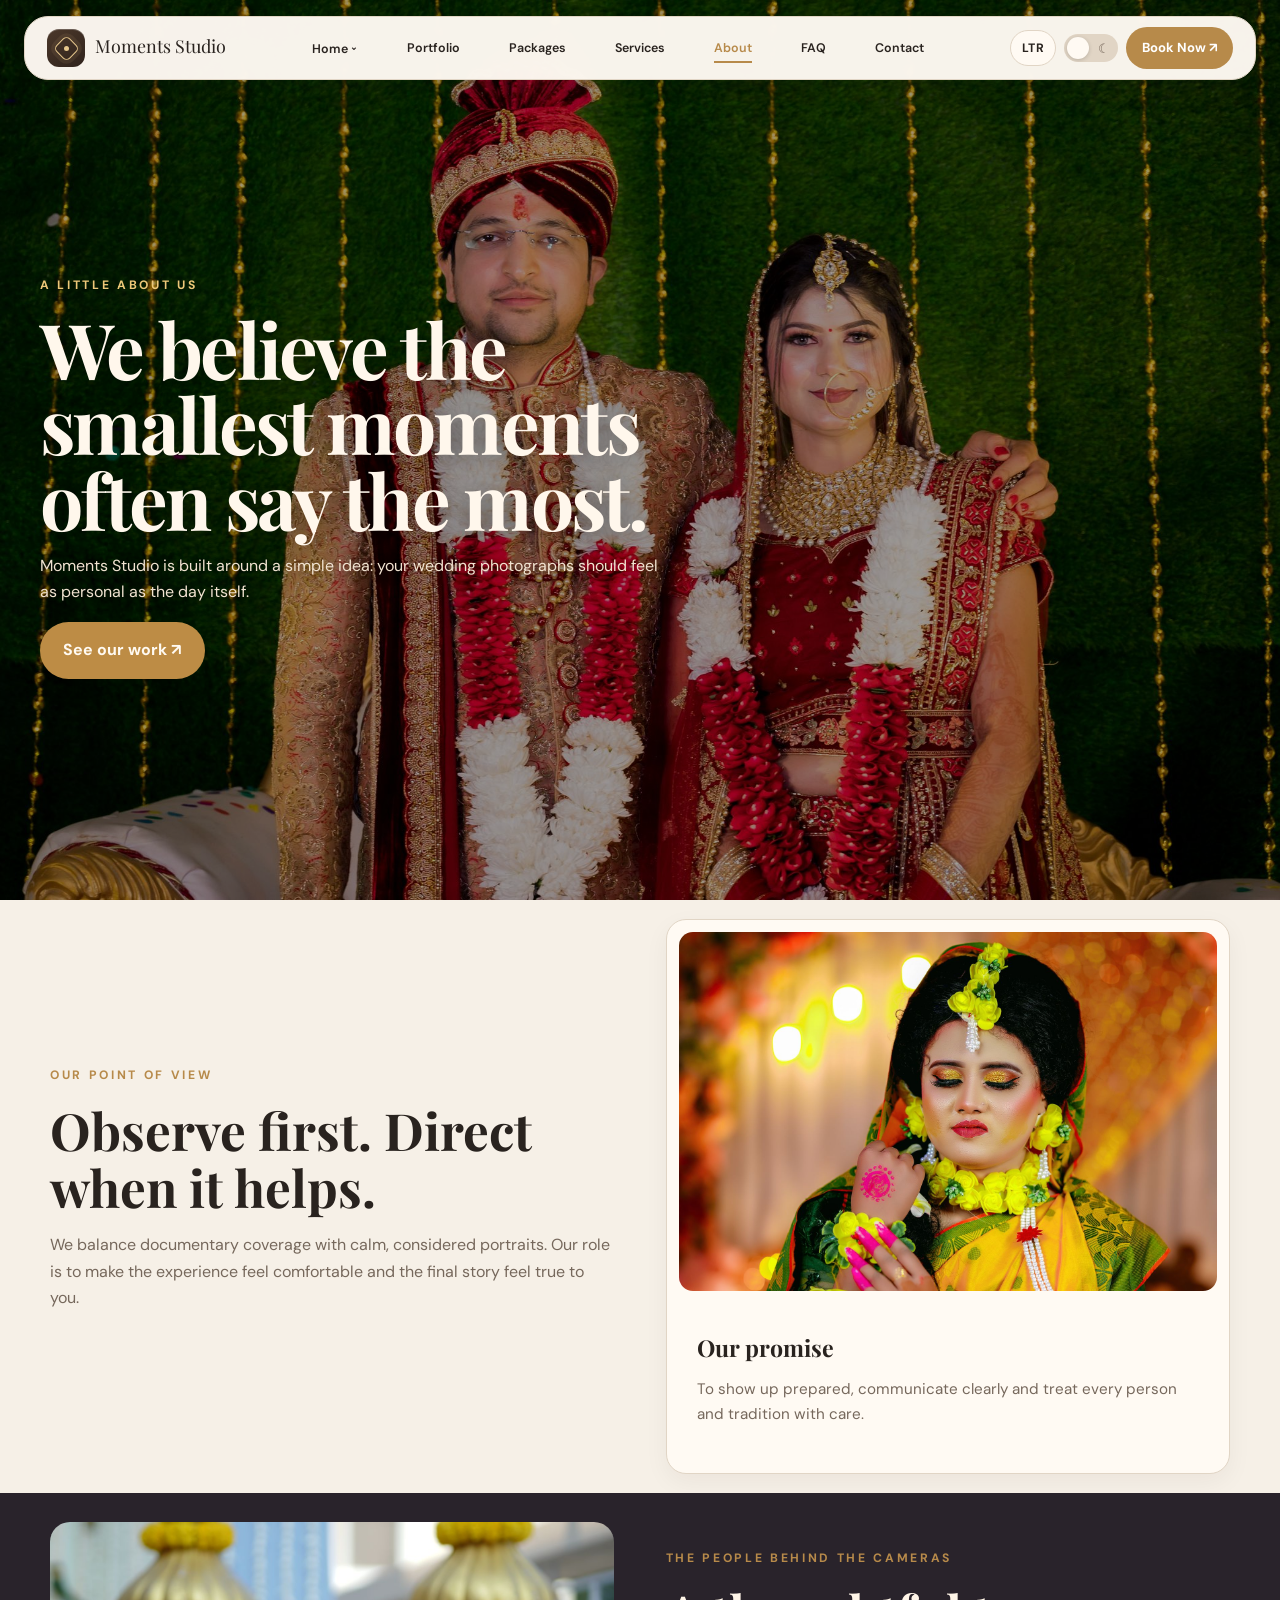
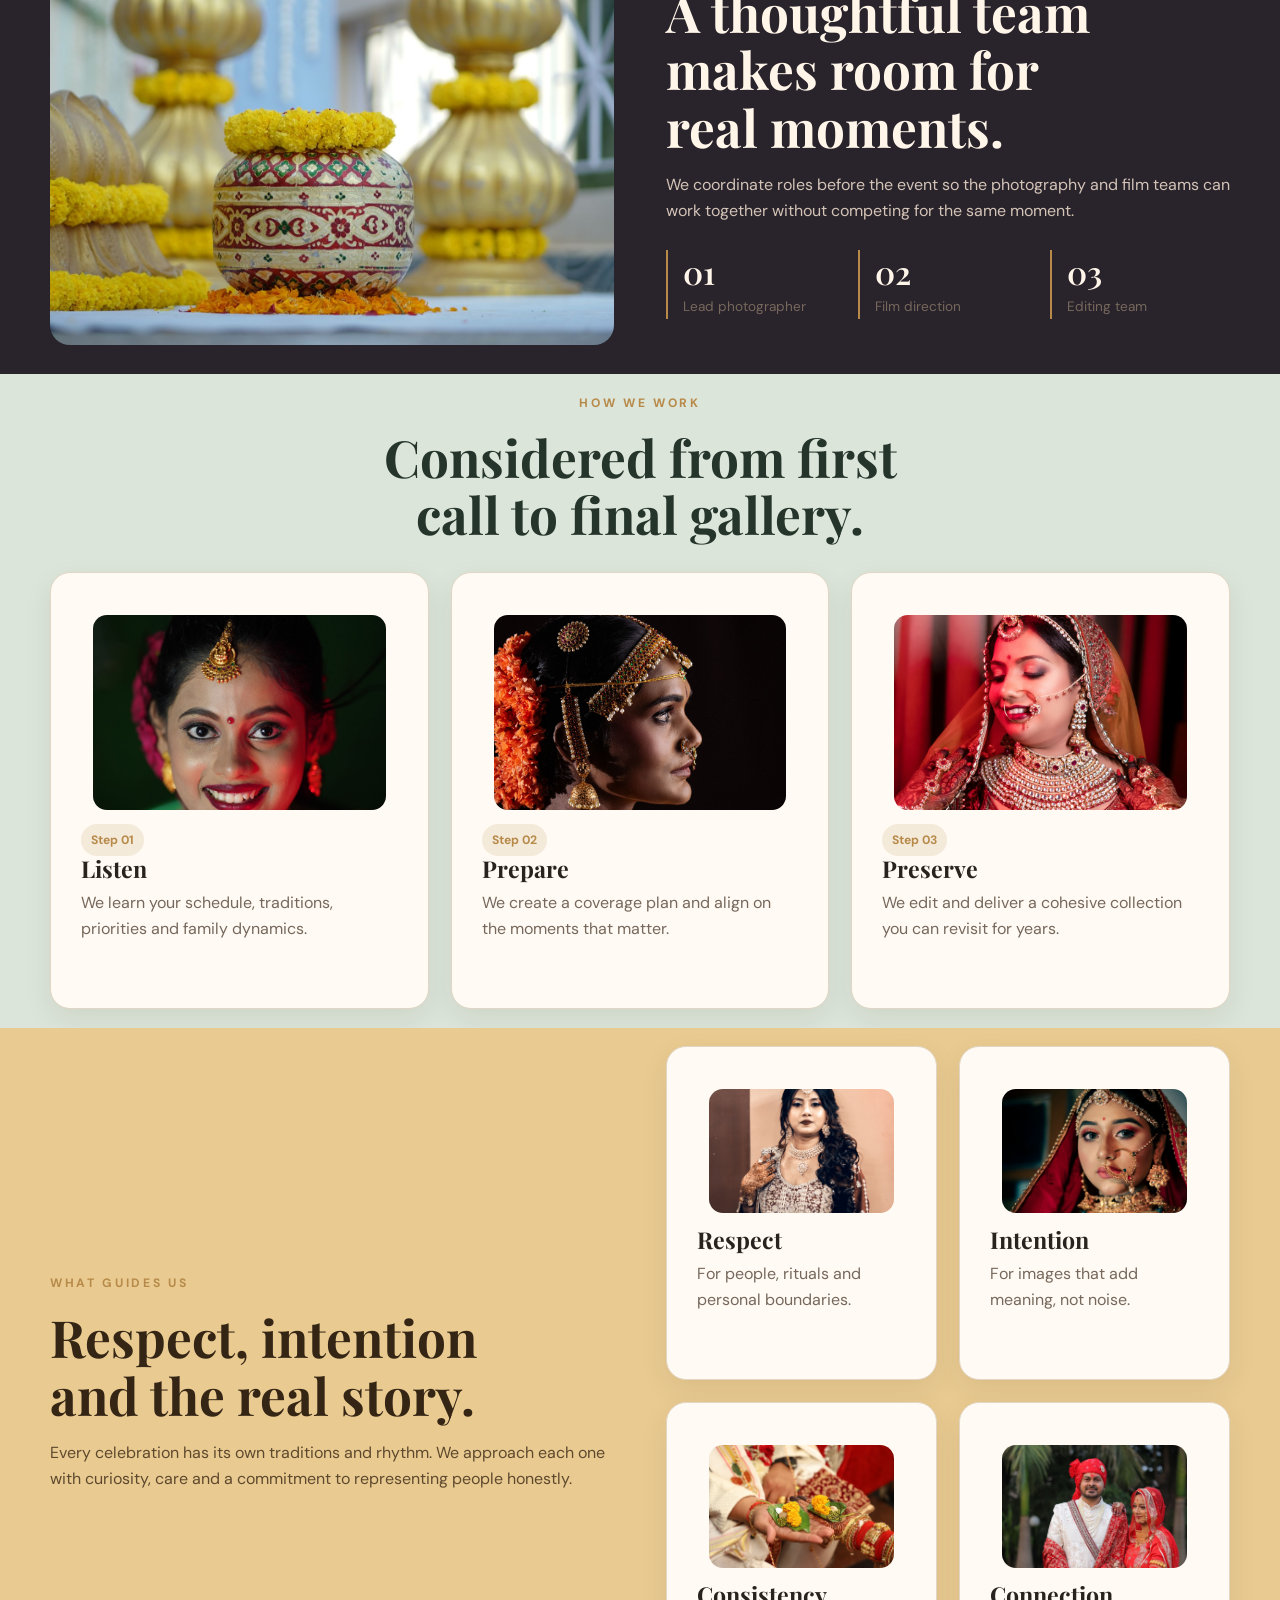
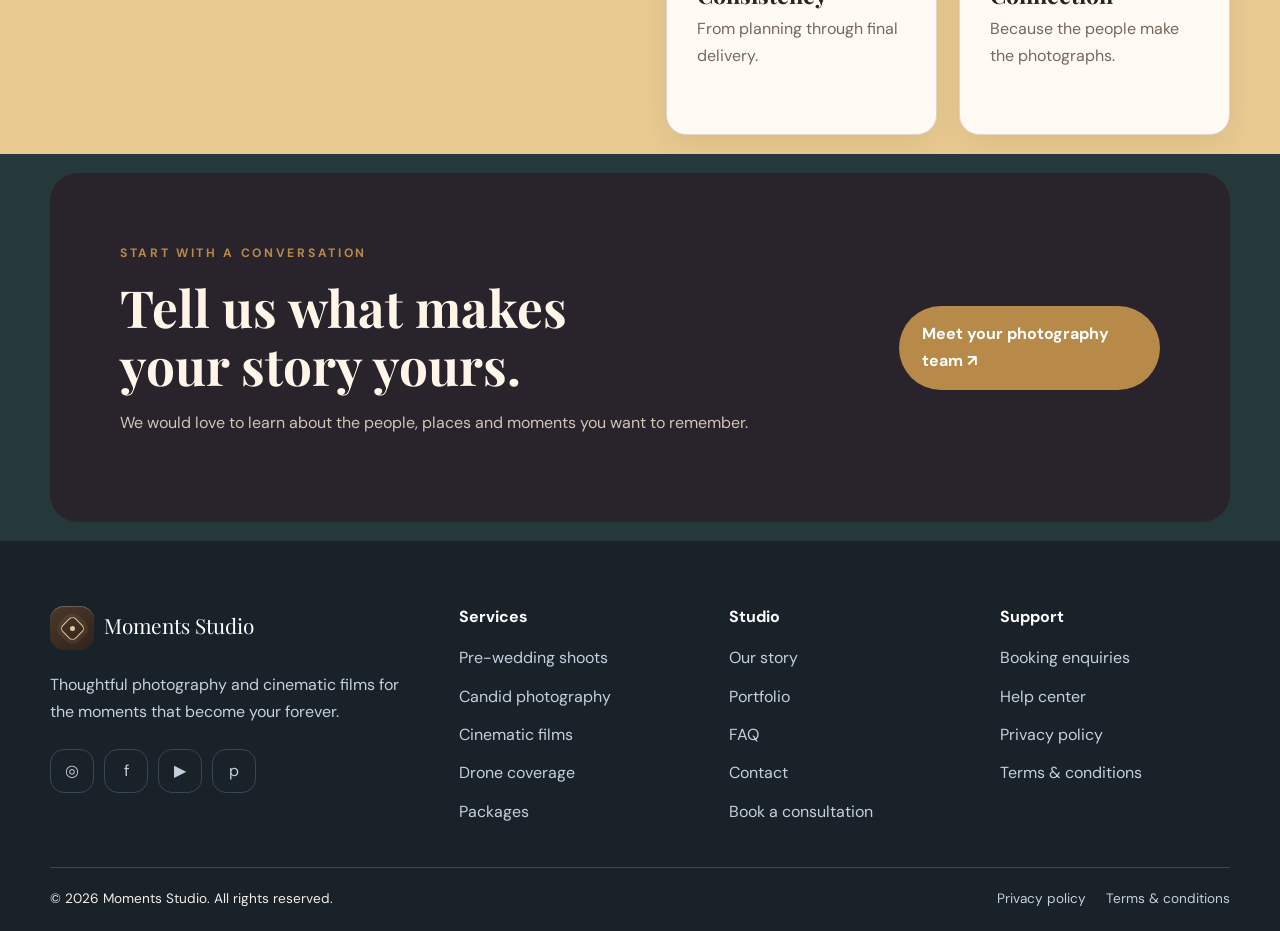
==== commit 4015e3aa: "Add brand favicon and align home chevron" ====
--- a/about.html
+++ b/about.html
@@ -8,7 +8,7 @@
     <title>About | Moments Studio</title>
     <link rel="stylesheet" href="css/style.css">
     <link rel="stylesheet" href="css/responsive.css">
-</head>
+<link rel="icon" type="image/svg+xml" href="images/favicon.svg"></head>
 
 <body>
 
--- a/css/style.css
+++ b/css/style.css
@@ -317,3 +317,10 @@
 @media(max-width:800px){.hero h1{font-size:clamp(2.6rem,7vw,4rem)}.page-hero-centered h1{font-size:clamp(2.5rem,7vw,4rem)}}
 @media(max-width:520px){.hero .hero-content.container{width:calc(100% - 32px);min-width:0}.hero h1,.page-hero-centered h1{font-size:clamp(2.2rem,9vw,3.2rem);line-height:1.02}.hero h1{max-width:12ch}.hero p,.page-hero-centered p{font-size:1rem;line-height:1.5}.hero-actions .btn{max-width:100%;overflow-wrap:anywhere}.topbar .nav-wrap{gap:6px;width:calc(100% - 12px)}.topbar .nav-actions{flex:0 0 auto;gap:4px}.nav-chevron{font-size:.7em;line-height:1;vertical-align:.25em;margin-inline-start:2px}}
 @media(max-width:360px){.topbar .brand{gap:7px}.topbar .brand-mark{width:30px;height:30px}.topbar .brand-name{font-size:.8rem}.topbar .mobile-menu-btn{min-width:34px;width:34px;height:34px;padding:0}.topbar .select-btn{min-width:36px}.topbar .theme-toggle{width:40px;min-width:40px}}
+
+/* Keep the Home chevron visibly raised and move the dark-mode knob left in RTL. */
+.nav-chevron{position:relative;top:-.35em;vertical-align:baseline}
+.topbar .theme-toggle[data-mode="dark"] .theme-knob{transform:translateX(26px)!important}
+:root[dir="rtl"] .topbar .theme-toggle[data-mode="dark"] .theme-knob{transform:translateX(-26px)!important}
+@media(max-width:520px){.topbar .theme-toggle[data-mode="dark"] .theme-knob{transform:translateX(20px)!important}:root[dir="rtl"] .topbar .theme-toggle[data-mode="dark"] .theme-knob{transform:translateX(-20px)!important}}
+@media(max-width:360px){.topbar .theme-toggle[data-mode="dark"] .theme-knob{transform:translateX(14px)!important}:root[dir="rtl"] .topbar .theme-toggle[data-mode="dark"] .theme-knob{transform:translateX(-14px)!important}}
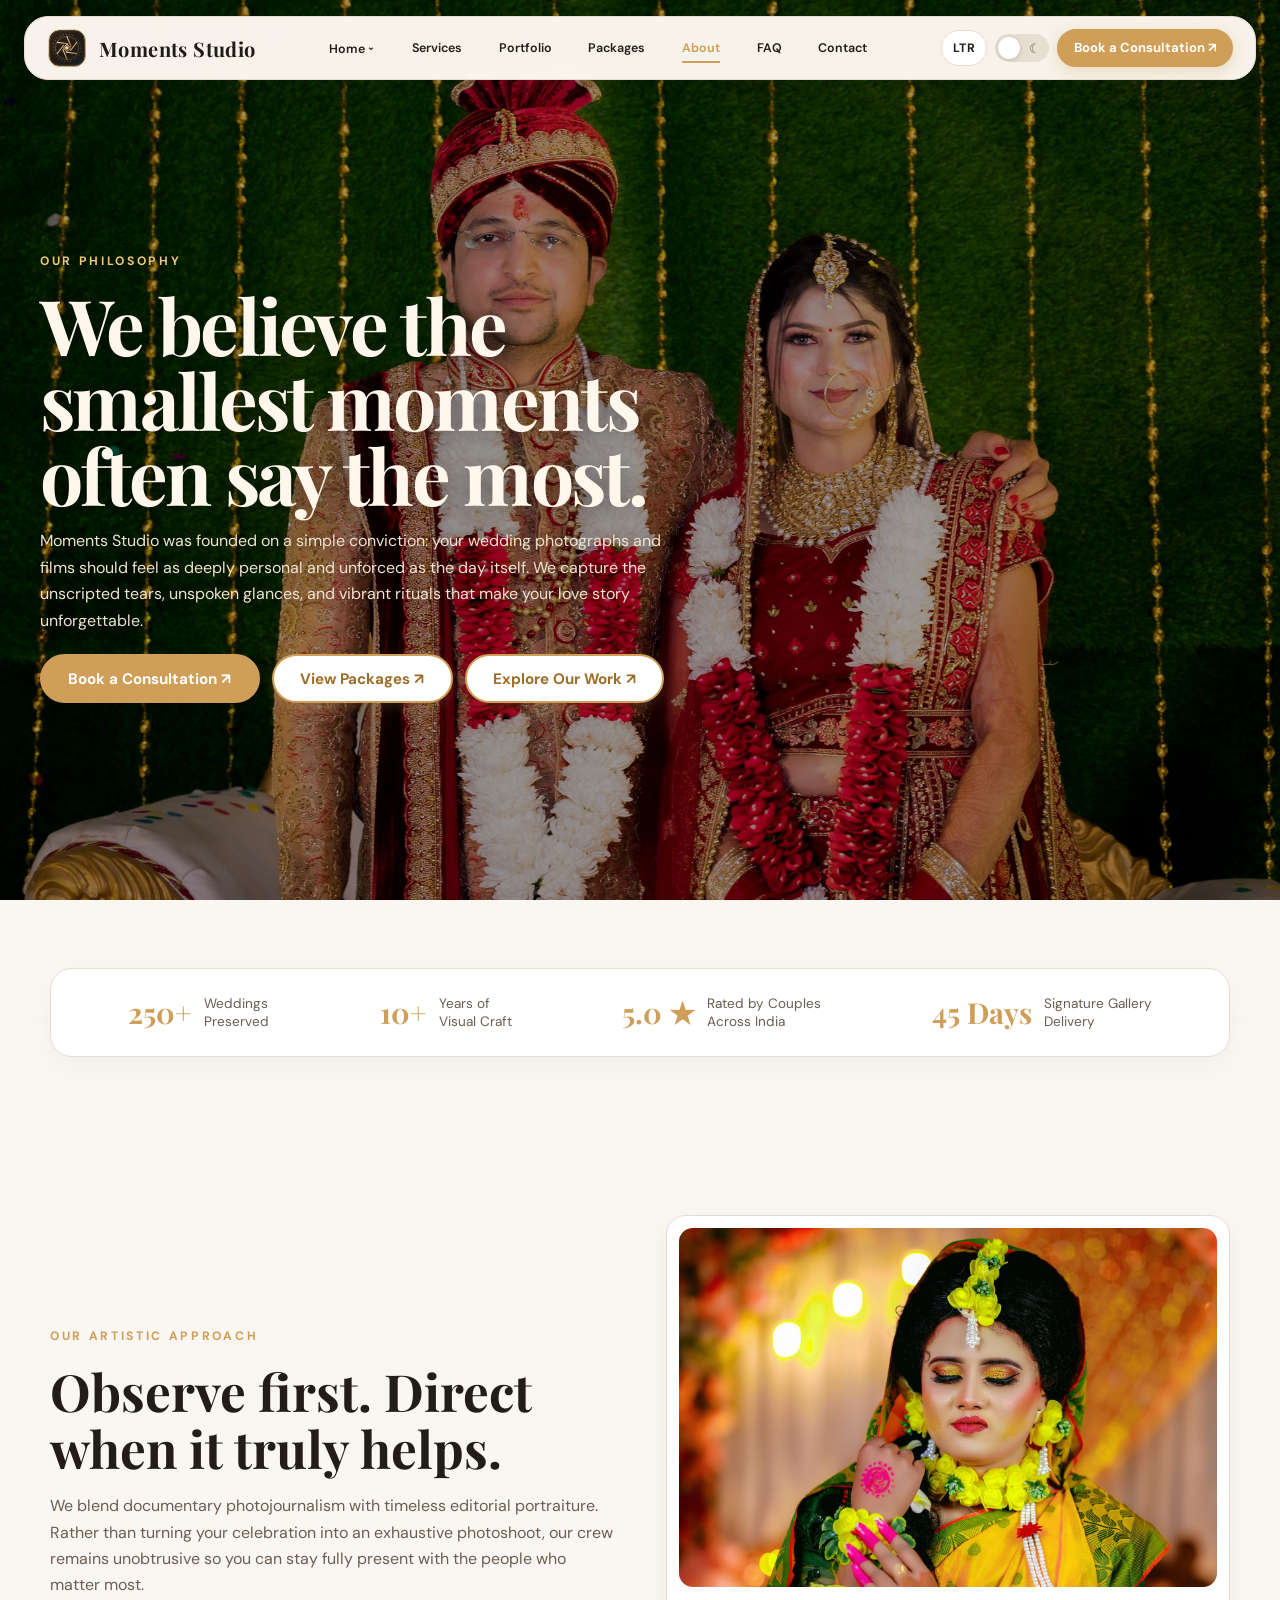
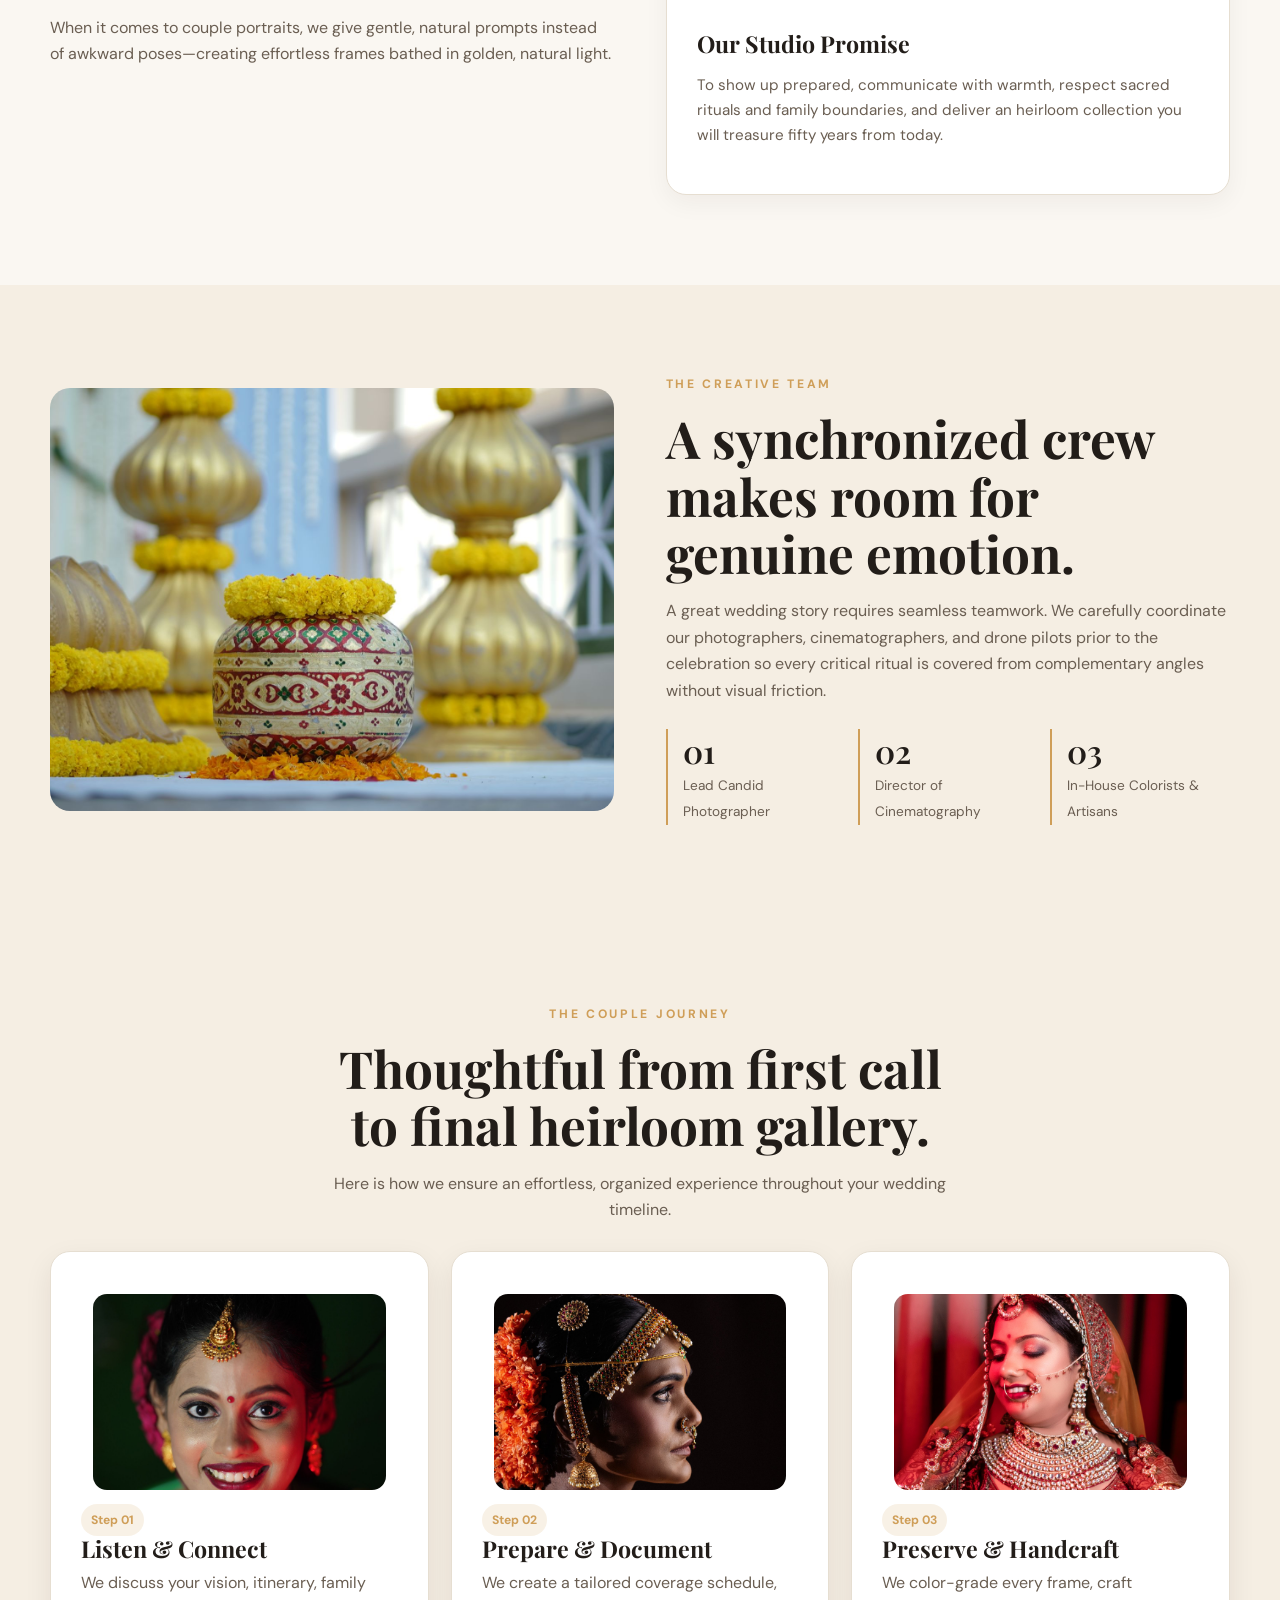
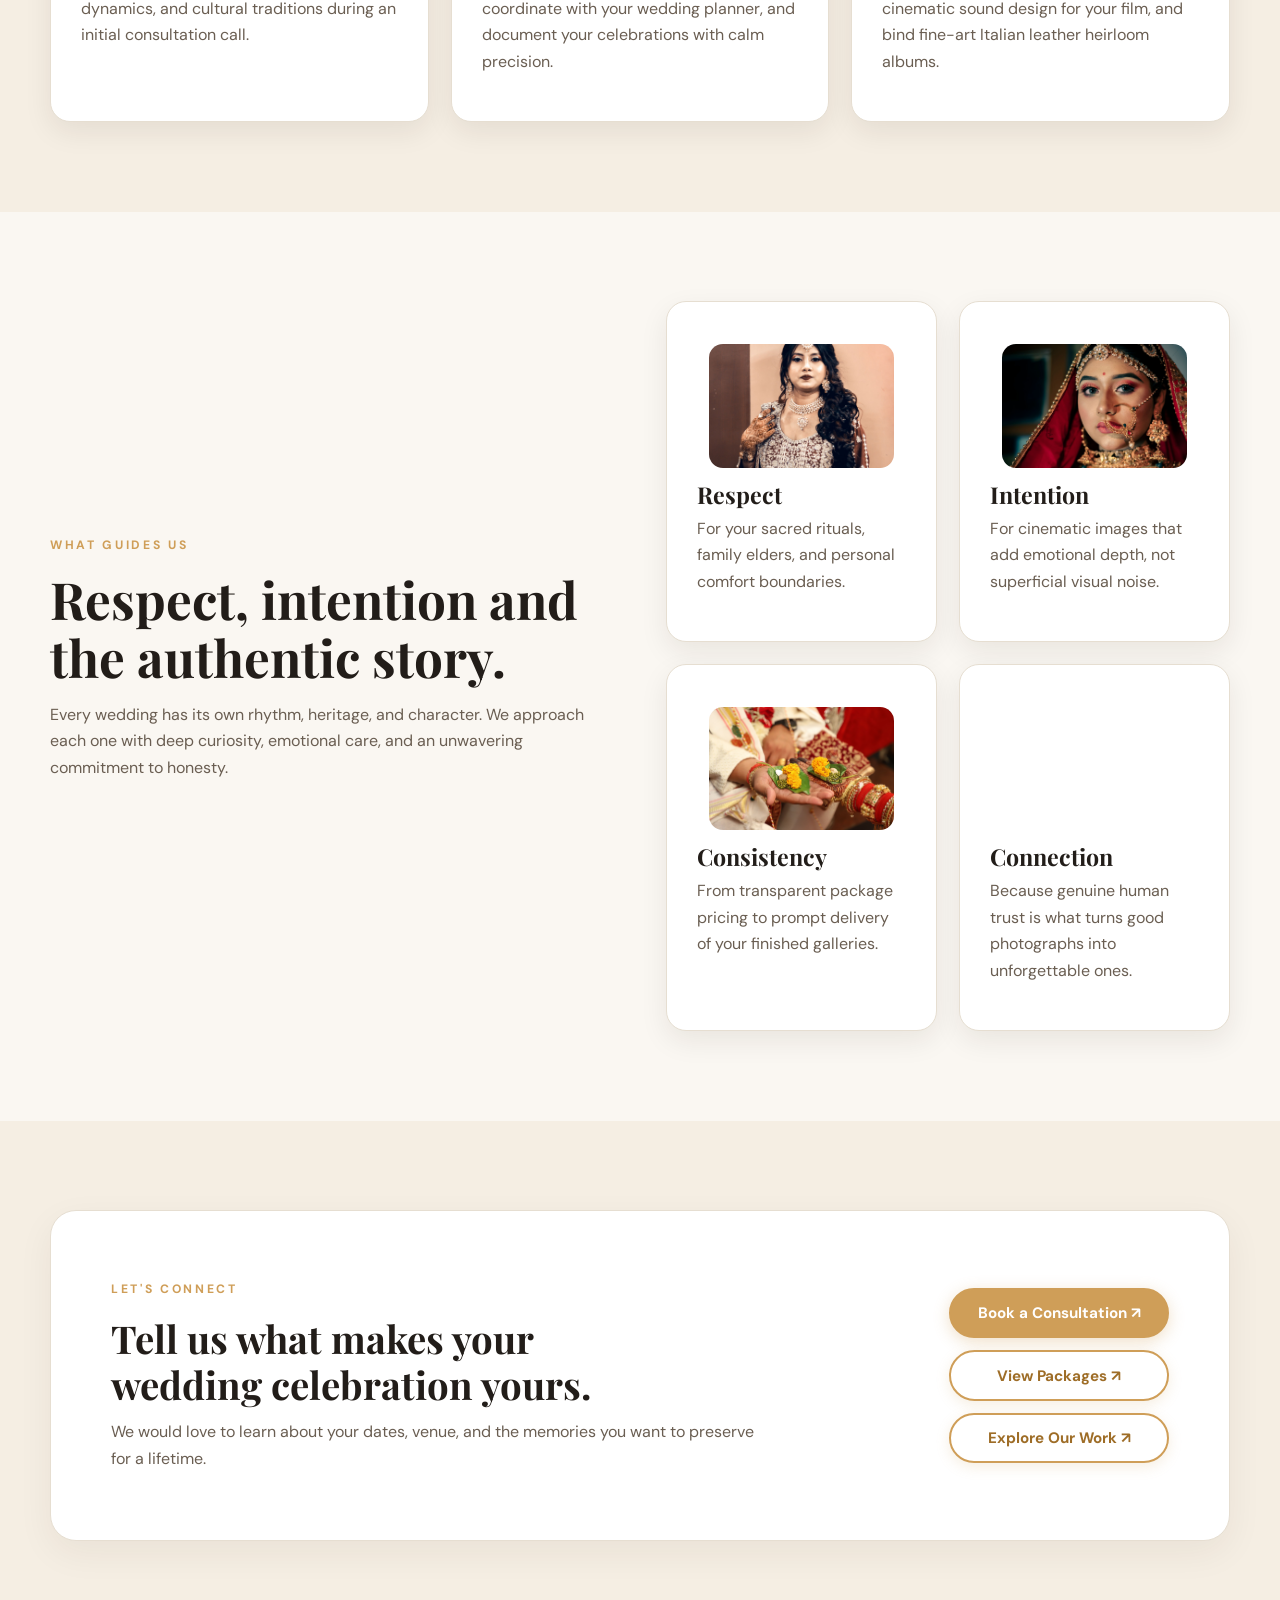
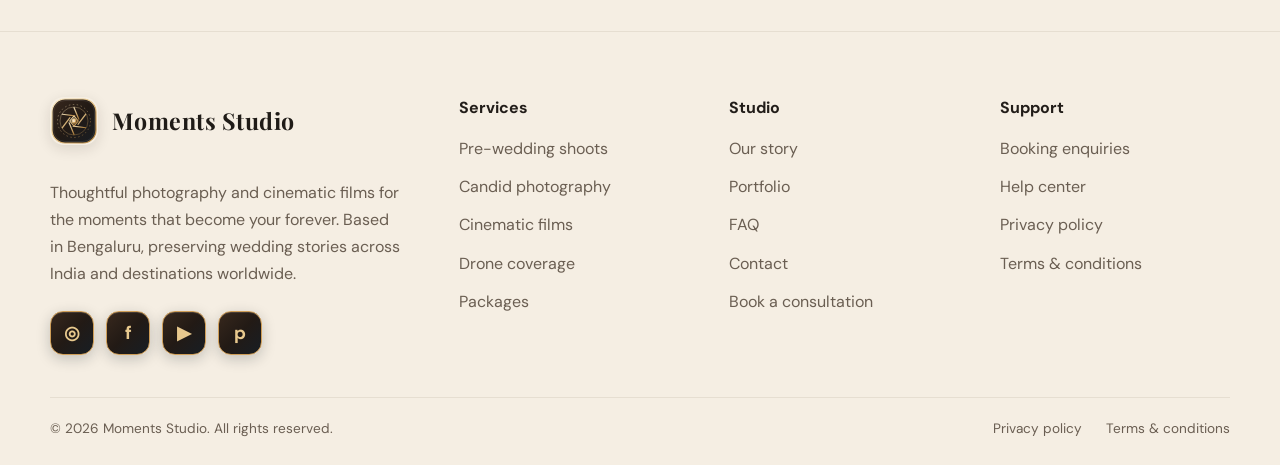
==== commit 6220a721: "final commit" ====
--- a/about.html
+++ b/about.html
@@ -4,179 +4,288 @@
 <head>
     <meta charset="utf-8">
     <meta name="viewport" content="width=device-width,initial-scale=1">
-    <meta name="description" content="About — Moments Studio wedding photography and videography.">
-    <title>About | Moments Studio</title>
+    <meta name="description" content="About Moments Studio — Bengaluru-based luxury wedding photography and cinematic films studio dedicated to authentic, editorial storytelling.">
+    <title>About Our Studio | Moments Studio</title>
     <link rel="stylesheet" href="css/style.css">
     <link rel="stylesheet" href="css/responsive.css">
-<link rel="icon" type="image/svg+xml" href="images/favicon.svg"></head>
+    <link rel="icon" type="image/svg+xml" href="images/favicon.svg">
+</head>
 
 <body>
 
     <header class="topbar">
         <div class="container nav-wrap">
-            <a class="brand" href="index.html"><span class="brand-mark" aria-hidden="true"></span><span><span class="brand-name">Moments
-                        Studio</span></span></a>
-            <button class="icon-btn mobile-menu-btn" data-menu-toggle aria-label="Toggle navigation"
-                aria-expanded="false">☰</button>
+            <a class="brand" href="index.html" aria-label="Moments Studio - Return to home">
+                <img class="brand-mark" src="images/logo.svg" alt="" width="42" height="42">
+                <span class="brand-name">Moments Studio</span>
+            </a>
+            <button class="icon-btn mobile-menu-btn" data-menu-toggle aria-label="Toggle navigation" aria-expanded="false">☰</button>
             <nav class="nav-links" data-nav-links aria-label="Main navigation">
-                <div class="nav-home"><a class="nav-link " href="index.html" aria-haspopup="true">Home<span class="nav-chevron" aria-hidden="true">⌄</span></a><div class="home-menu"><a href="index.html">Home 1</a><a href="home2.html">Home 2</a></div></div>
-                <a class="nav-link " href="portfolio.html">Portfolio</a><a class="nav-link "
-                    href="pricing.html">Packages</a><a class="nav-link " href="services.html">Services</a><a
-                    class="nav-link active" href="about.html">About</a><a class="nav-link " href="faq.html">FAQ</a><a
-                    class="nav-link " href="contact.html">Contact</a>
+                <div class="nav-home">
+                    <a class="nav-link " href="index.html" aria-haspopup="true">Home<span class="nav-chevron" aria-hidden="true">⌄</span></a>
+                    <div class="home-menu"><a href="index.html">Home1</a><a href="home2.html">Home2</a></div>
+                </div>
+                <a class="nav-link " href="services.html">Services</a>
+                <a class="nav-link " href="portfolio.html">Portfolio</a>
+                <a class="nav-link " href="pricing.html">Packages</a>
+                <a class="nav-link active" href="about.html">About</a>
+                <a class="nav-link " href="faq.html">FAQ</a>
+                <a class="nav-link " href="contact.html">Contact</a>
             </nav>
-            <div class="nav-actions"><button class="select-btn" data-language aria-label="Switch layout direction">LTR</button><button class="toggle theme-toggle" data-theme-toggle aria-label="Switch theme" aria-pressed="false"><span class="theme-track-icons" aria-hidden="true"><i>☀</i><i>☾</i></span><span class="theme-knob" aria-hidden="true"></span></button><a
-                    class="btn btn-primary book-link" href="contact.html">Book Now ↗</a></div>
+            <div class="nav-actions">
+                <button class="select-btn" data-language aria-label="Switch layout direction">LTR</button>
+                <button class="toggle theme-toggle" data-theme-toggle aria-label="Switch theme" aria-pressed="false">
+                    <span class="theme-track-icons" aria-hidden="true"><i>☀</i><i>☾</i></span>
+                    <span class="theme-knob" aria-hidden="true"></span>
+                </button>
+                <a class="btn btn-primary book-link" href="contact.html">Book a Consultation ↗</a>
+            </div>
         </div>
     </header>
+
     <main>
-        <section class="section page-hero page-hero-centered section-rose about-hero">
-            <div class="container section-inner">
-                <div class="split">
-                    <div>
-                        <div class="eyebrow">A little about us</div>
+        <!-- Hero Section -->
+        <section class="section page-hero page-hero-centered section-warm about-hero">
+            <div class="container section-inner">
+                <div class="split">
+                    <div>
+                        <div class="eyebrow">Our Philosophy</div>
                         <h1>We believe the smallest moments often say the most.</h1>
-                        <p>Moments Studio is built around a simple idea: your wedding photographs should feel as
-                            personal as the day itself.</p><a class="btn btn-primary" href="portfolio.html">See our work
-                            ↗</a>
-                    </div><img class="photo" src="images/about-hero.jpg" alt="Bride and groom in traditional Indian wedding attire" />
-                </div>
-        </section>
+                        <p>Moments Studio was founded on a simple conviction: your wedding photographs and films should feel as deeply personal and unforced as the day itself. We capture the unscripted tears, unspoken glances, and vibrant rituals that make your love story unforgettable.</p>
+                        <div style="display:flex;gap:12px;flex-wrap:wrap;margin-top:20px">
+                            <a class="btn btn-primary" href="contact.html">Book a Consultation ↗</a>
+                            <a class="btn btn-outline" href="pricing.html">View Packages ↗</a>
+                            <a class="btn btn-outline" href="portfolio.html">Explore Our Work ↗</a>
+                        </div>
+                    </div>
+                    <img class="photo" src="images/about-hero.jpg" alt="Bride and groom in traditional Indian wedding attire sharing a quiet moment">
+                </div>
+            </div>
+        </section>
+
+        <!-- Trust Stats Bar -->
+        <section class="section section-light" style="padding-block: clamp(24px, 4vw, 36px);">
+            <div class="container section-inner">
+                <div class="trust-bar">
+                    <div class="trust-item">
+                        <strong>250+</strong>
+                        <span>Weddings<br>Preserved</span>
+                    </div>
+                    <div class="trust-item">
+                        <strong>10+</strong>
+                        <span>Years of<br>Visual Craft</span>
+                    </div>
+                    <div class="trust-item">
+                        <strong>5.0 ★</strong>
+                        <span>Rated by Couples<br>Across India</span>
+                    </div>
+                    <div class="trust-item">
+                        <strong>45 Days</strong>
+                        <span>Signature Gallery<br>Delivery</span>
+                    </div>
+                </div>
+            </div>
+        </section>
+
+        <!-- Our Point of View -->
         <section class="section section-light">
             <div class="container section-inner">
                 <div class="split">
                     <div>
-                        <div class="eyebrow">Our point of view</div>
-                        <h2>Observe first. Direct when it helps.</h2>
-                        <p>We balance documentary coverage with calm, considered portraits. Our role is to make the
-                            experience feel comfortable and the final story feel true to you.</p>
-                    </div>
-                    <div class="card"><img class="card-photo" src="images/portfolio-portrait-01.jpg" alt="Bride in traditional bridal attire" loading="lazy">
+                        <div class="eyebrow">Our Artistic Approach</div>
+                        <h2>Observe first. Direct when it truly helps.</h2>
+                        <p>We blend documentary photojournalism with timeless editorial portraiture. Rather than turning your celebration into an exhaustive photoshoot, our crew remains unobtrusive so you can stay fully present with the people who matter most.</p>
+                        <p>When it comes to couple portraits, we give gentle, natural prompts instead of awkward poses—creating effortless frames bathed in golden, natural light.</p>
+                    </div>
+                    <div class="card">
+                        <img class="card-photo" src="images/portfolio-portrait-01.jpg" alt="Bride in traditional bridal attire with intricate gold jewelry" loading="lazy">
                         <div class="card-body">
-                            <h3>Our promise</h3>
-                            <p>To show up prepared, communicate clearly and treat every person and tradition with care.
-                            </p>
-                        </div>
-                    </div>
-                </div>
-        </section>
-        <section class="section section-plum">
-            <div class="container section-inner">
-                <div class="split"><img class="photo" src="images/about-values-01.jpg" alt="An Indian bride preparing with traditional jewelry before her ceremony" />
-                    <div>
-                        <div class="eyebrow">The people behind the cameras</div>
-                        <h2>A thoughtful team makes room for real moments.</h2>
-                        <p>We coordinate roles before the event so the photography and film teams can work together
-                            without competing for the same moment.</p>
+                            <h3>Our Studio Promise</h3>
+                            <p>To show up prepared, communicate with warmth, respect sacred rituals and family boundaries, and deliver an heirloom collection you will treasure fifty years from today.</p>
+                        </div>
+                    </div>
+                </div>
+            </div>
+        </section>
+
+        <!-- The Creative Team Behind the Lens -->
+        <section class="section section-warm">
+            <div class="container section-inner">
+                <div class="split">
+                    <img class="photo" src="images/about-values-01.jpg" alt="An Indian bride preparing with traditional jewelry before her ceremony">
+                    <div>
+                        <div class="eyebrow">The Creative Team</div>
+                        <h2>A synchronized crew makes room for genuine emotion.</h2>
+                        <p>A great wedding story requires seamless teamwork. We carefully coordinate our photographers, cinematographers, and drone pilots prior to the celebration so every critical ritual is covered from complementary angles without visual friction.</p>
                         <div class="stat-row">
-                            <div class="stat"><strong>01</strong><span>Lead photographer</span></div>
-                            <div class="stat"><strong>02</strong><span>Film direction</span></div>
-                            <div class="stat"><strong>03</strong><span>Editing team</span></div>
-                        </div>
-                    </div>
-                </div>
-        </section>
-        <section class="section section-sage">
+                            <div class="stat">
+                                <strong>01</strong>
+                                <span>Lead Candid Photographer</span>
+                            </div>
+                            <div class="stat">
+                                <strong>02</strong>
+                                <span>Director of Cinematography</span>
+                            </div>
+                            <div class="stat">
+                                <strong>03</strong>
+                                <span>In-House Colorists &amp; Artisans</span>
+                            </div>
+                        </div>
+                    </div>
+                </div>
+            </div>
+        </section>
+
+        <!-- How We Work: 3-Step Journey -->
+        <section class="section section-warm">
             <div class="container section-inner">
                 <div class="center">
-                    <div class="eyebrow">How we work</div>
-                    <h2>Considered from first call to final gallery.</h2>
+                    <div class="eyebrow">The Couple Journey</div>
+                    <h2>Thoughtful from first call to final heirloom gallery.</h2>
+                    <p style="max-width:640px;margin:12px auto 0">Here is how we ensure an effortless, organized experience throughout your wedding timeline.</p>
                 </div>
                 <div class="grid grid-3 mt-3">
-                    <div class="service-card"><img class="card-photo" src="images/portfolio-portrait-02.jpg" alt="Bride posing in a traditional portrait" loading="lazy"><span class="pill">Step 01</span>
-                        <h3>Listen</h3>
-                        <p>We learn your schedule, traditions, priorities and family dynamics.</p>
-                    </div>
-                    <div class="service-card"><img class="card-photo" src="images/portfolio-portrait-03.jpg" alt="Close bridal portrait in traditional attire" loading="lazy"><span class="pill">Step 02</span>
-                        <h3>Prepare</h3>
-                        <p>We create a coverage plan and align on the moments that matter.</p>
-                    </div>
-                    <div class="service-card"><img class="card-photo" src="images/portfolio-portrait-04.jpg" alt="Bride in a detailed traditional outfit" loading="lazy"><span class="pill">Step 03</span>
-                        <h3>Preserve</h3>
-                        <p>We edit and deliver a cohesive collection you can revisit for years.</p>
-                    </div>
-                </div>
-        </section>
-        <section class="section section-gold">
-            <div class="container section-inner">
-                <div class="split">
-                    <div>
-                        <div class="eyebrow">What guides us</div>
-                        <h2>Respect, intention and the real story.</h2>
-                        <p>Every celebration has its own traditions and rhythm. We approach each one with curiosity,
-                            care and a commitment to representing people honestly.</p>
+                    <div class="service-card">
+                        <img class="card-photo" src="images/portfolio-portrait-02.jpg" alt="Bride posing in a traditional portrait" loading="lazy">
+                        <span class="pill">Step 01</span>
+                        <h3>Listen &amp; Connect</h3>
+                        <p>We discuss your vision, itinerary, family dynamics, and cultural traditions during an initial consultation call.</p>
+                    </div>
+                    <div class="service-card">
+                        <img class="card-photo" src="images/portfolio-portrait-03.jpg" alt="Close bridal portrait in traditional attire" loading="lazy">
+                        <span class="pill">Step 02</span>
+                        <h3>Prepare &amp; Document</h3>
+                        <p>We create a tailored coverage schedule, coordinate with your wedding planner, and document your celebrations with calm precision.</p>
+                    </div>
+                    <div class="service-card">
+                        <img class="card-photo" src="images/portfolio-portrait-04.jpg" alt="Bride in a detailed traditional outfit" loading="lazy">
+                        <span class="pill">Step 03</span>
+                        <h3>Preserve &amp; Handcraft</h3>
+                        <p>We color-grade every frame, craft cinematic sound design for your film, and bind fine-art Italian leather heirloom albums.</p>
+                    </div>
+                </div>
+            </div>
+        </section>
+
+        <!-- Guiding Values -->
+        <section class="section section-light">
+            <div class="container section-inner">
+                <div class="split">
+                    <div>
+                        <div class="eyebrow">What Guides Us</div>
+                        <h2>Respect, intention and the authentic story.</h2>
+                        <p>Every wedding has its own rhythm, heritage, and character. We approach each one with deep curiosity, emotional care, and an unwavering commitment to honesty.</p>
                     </div>
                     <div class="grid grid-2">
-                        <div class="service-card"><img class="card-photo" src="images/portfolio-portrait-05.jpg" alt="Indian bridal portrait" loading="lazy">
+                        <div class="service-card">
+                            <img class="card-photo" src="images/portfolio-portrait-05.jpg" alt="Indian bridal portrait with henna and jewelry" loading="lazy">
                             <h3>Respect</h3>
-                            <p>For people, rituals and personal boundaries.</p>
-                        </div>
-                        <div class="service-card"><img class="card-photo" src="images/portfolio-portrait-06.jpg" alt="Bride in traditional wedding clothing" loading="lazy">
+                            <p>For your sacred rituals, family elders, and personal comfort boundaries.</p>
+                        </div>
+                        <div class="service-card">
+                            <img class="card-photo" src="images/portfolio-portrait-06.jpg" alt="Bride in traditional wedding clothing" loading="lazy">
                             <h3>Intention</h3>
-                            <p>For images that add meaning, not noise.</p>
-                        </div>
-                        <div class="service-card"><img class="card-photo" src="images/home-approach.jpg" alt="Wedding ritual detail with flowers" loading="lazy">
+                            <p>For cinematic images that add emotional depth, not superficial visual noise.</p>
+                        </div>
+                        <div class="service-card">
+                            <img class="card-photo" src="images/home-approach.jpg" alt="Wedding ritual detail with fresh marigold flowers" loading="lazy">
                             <h3>Consistency</h3>
-                            <p>From planning through final delivery.</p>
-                        </div>
-                        <div class="service-card"><img class="card-photo" src="images/home2-approach.jpg" alt="Newlyweds together after their ceremony" loading="lazy">
+                            <p>From transparent package pricing to prompt delivery of your finished galleries.</p>
+                        </div>
+                        <div class="service-card">
+                            <img class="card-photo" src="images/home2-approach.jpg" alt="Newlyweds together after their ceremony" loading="lazy">
                             <h3>Connection</h3>
-                            <p>Because the people make the photographs.</p>
-                        </div>
-                    </div>
-                </div>
-        </section>
-        <section class="section section-teal">
+                            <p>Because genuine human trust is what turns good photographs into unforgettable ones.</p>
+                        </div>
+                    </div>
+                </div>
+            </div>
+        </section>
+
+        <!-- Closing CTA Panel -->
+        <section class="section section-warm">
             <div class="container section-inner">
                 <div class="cta-panel">
                     <div>
-                        <div class="eyebrow">Start with a conversation</div>
-                        <h2>Tell us what makes your story yours.</h2>
-                        <p>We would love to learn about the people, places and moments you want to remember.</p>
-                    </div><a class="btn btn-primary" href="contact.html">Meet your photography team ↗</a>
-                </div>
+                        <div class="eyebrow">Let's Connect</div>
+                        <h2>Tell us what makes your wedding celebration yours.</h2>
+                        <p>We would love to learn about your dates, venue, and the memories you want to preserve for a lifetime.</p>
+                    </div>
+                    <div class="cta-panel-actions">
+                        <a class="btn btn-primary" href="contact.html">Book a Consultation ↗</a>
+                        <a class="btn btn-outline" href="pricing.html">View Packages ↗</a>
+                        <a class="btn btn-outline" href="portfolio.html">Explore Our Work ↗</a>
+                    </div>
+                </div>
+            </div>
         </section>
     </main>
+
     <footer class="footer">
         <div class="container">
             <div class="footer-grid">
-                <div><a class="brand" href="index.html"><span class="brand-mark" aria-hidden="true"></span><span><span class="brand-name"
-                                style="color:#fff">Moments Studio</span></span></a>
-                    <p style="max-width:350px;margin-top:22px">Thoughtful photography and cinematic films for the
-                        moments that become your forever.</p>
-                    <div class="socials"><a class="social-icon" href="https://www.instagram.com/accounts/login/" target="_blank" rel="noopener noreferrer" aria-label="Open Instagram sign-in" title="Instagram">◎</a><a class="social-icon" href="https://www.facebook.com/login/" target="_blank" rel="noopener noreferrer" aria-label="Open Facebook sign-in" title="Facebook">f</a><a class="social-icon" href="https://accounts.google.com/ServiceLogin?service=youtube" target="_blank" rel="noopener noreferrer" aria-label="Open YouTube sign-in" title="YouTube">▶</a><a class="social-icon" href="https://www.pinterest.com/login/" target="_blank" rel="noopener noreferrer" aria-label="Open Pinterest sign-in" title="Pinterest">p</a></div>
+                <div>
+                    <a class="brand" href="index.html" aria-label="Moments Studio - Return to home">
+                        <img class="brand-mark" src="images/logo.svg" alt="" width="42" height="42">
+                        <span class="brand-name">Moments Studio</span>
+                    </a>
+                    <p style="max-width:350px;margin-top:22px">Thoughtful photography and cinematic films for the moments that become your forever. Based in Bengaluru, preserving wedding stories across India and destinations worldwide.</p>
+                    <div class="socials">
+                        <a class="social-icon" href="https://www.instagram.com/accounts/login/" target="_blank" rel="noopener noreferrer" aria-label="Open Instagram sign-in" title="Instagram">◎</a>
+                        <a class="social-icon" href="https://www.facebook.com/login/" target="_blank" rel="noopener noreferrer" aria-label="Open Facebook sign-in" title="Facebook">f</a>
+                        <a class="social-icon" href="https://accounts.google.com/ServiceLogin?service=youtube" target="_blank" rel="noopener noreferrer" aria-label="Open YouTube sign-in" title="YouTube">▶</a>
+                        <a class="social-icon" href="https://www.pinterest.com/login/" target="_blank" rel="noopener noreferrer" aria-label="Open Pinterest sign-in" title="Pinterest">p</a>
+                    </div>
                 </div>
                 <div>
                     <h3>Services</h3>
-                    <div class="footer-links"><a href="services.html#prewedding">Pre-wedding shoots</a><a
-                            href="services.html#candid">Candid photography</a><a href="services.html#films">Cinematic
-                            films</a><a href="services.html#drone">Drone coverage</a><a href="pricing.html">Packages</a>
+                    <div class="footer-links">
+                        <a href="services.html#prewedding">Pre-wedding shoots</a>
+                        <a href="services.html#candid">Candid photography</a>
+                        <a href="services.html#films">Cinematic films</a>
+                        <a href="services.html#drone">Drone coverage</a>
+                        <a href="pricing.html">Packages</a>
                     </div>
                 </div>
                 <div>
                     <h3>Studio</h3>
-                    <div class="footer-links"><a href="about.html">Our story</a><a href="portfolio.html">Portfolio</a><a
-                            href="faq.html">FAQ</a><a href="contact.html">Contact</a><a href="contact.html">Book a
-                            consultation</a></div>
+                    <div class="footer-links">
+                        <a href="about.html">Our story</a>
+                        <a href="portfolio.html">Portfolio</a>
+                        <a href="faq.html">FAQ</a>
+                        <a href="contact.html">Contact</a>
+                        <a href="contact.html">Book a consultation</a>
+                    </div>
                 </div>
                 <div>
                     <h3>Support</h3>
-                    <div class="footer-links"><a href="contact.html">Booking
-                            enquiries</a><a href="faq.html">Help center</a><a href="privacy.html">Privacy policy</a><a
-                            href="terms.html">Terms & conditions</a></div>
-                </div>
-            </div>
-            <div class="footer-bottom"><span>© <span data-year></span> Moments Studio. All rights reserved.</span>
-                <div><a href="privacy.html">Privacy policy</a><a href="terms.html">Terms & conditions</a></div>
+                    <div class="footer-links">
+                        <a href="contact.html">Booking enquiries</a>
+                        <a href="faq.html">Help center</a>
+                        <a href="privacy.html">Privacy policy</a>
+                        <a href="terms.html">Terms &amp; conditions</a>
+                    </div>
+                </div>
+            </div>
+            <div class="footer-bottom">
+                <span>© <span data-year></span> Moments Studio. All rights reserved.</span>
+                <div>
+                    <a href="privacy.html">Privacy policy</a>
+                    <a href="terms.html">Terms &amp; conditions</a>
+                </div>
             </div>
         </div>
     </footer>
-    <div class="lightbox" role="dialog" aria-label="Image preview"><button aria-label="Close image">✕</button><img
-            src="" alt="Expanded portfolio photograph"></div>
+
+    <div class="lightbox" role="dialog" aria-label="Image preview">
+        <button aria-label="Close image">✕</button>
+        <img src="" alt="Expanded portfolio photograph">
+    </div>
     <div class="toast" role="status"></div>
+
     <script src="js/script.js"></script>
     <script src="js/gallery.js"></script>
     <script src="js/booking.js"></script>
 </body>
 
-</html>+</html>
--- a/css/style.css
+++ b/css/style.css
@@ -1,24 +1,125 @@
 
 @import url('https://fonts.googleapis.com/css2?family=DM+Sans:wght@400;500;600;700&family=Playfair+Display:ital,wght@0,500;0,600;0,700;1,500;1,600&display=swap');
-:root{--bg:#f6f0e7;--surface:#fffaf3;--text:#29231f;--muted:#76685c;--accent:#b78a4a;--accent2:#e8c98e;--line:#e1d5c5;--dark:#1c2025;--shadow:0 18px 55px rgba(36,26,19,.12)}
-[data-theme="dark"]{--bg:#191c21;--surface:#242a31;--text:#f7eee2;--muted:#c0b5a7;--accent:#d8b16f;--accent2:#f1d59b;--line:#3b444c;--shadow:0 18px 55px rgba(0,0,0,.24)}
-*{box-sizing:border-box}html{scroll-behavior:smooth;scroll-padding-top:100px}body{margin:0;background:var(--bg);color:var(--text);font-family:'DM Sans',sans-serif;line-height:1.65;transition:background .25s,color .25s}h1,h2,h3,.brand-name{font-family:'Playfair Display',serif;line-height:1.12;margin:0 0 1rem}h1{font-size:clamp(2.6rem,6vw,5.6rem)}h2{font-size:clamp(2rem,4vw,3.4rem)}h3{font-size:1.45rem}p{color:var(--muted);margin:.4rem 0 1rem}a{color:inherit;text-decoration:none}button,input,select,textarea{font:inherit}button,a{ -webkit-tap-highlight-color:transparent}button{cursor:pointer}.container{width:min(1180px,calc(100% - 40px));margin-inline:auto}.eyebrow{text-transform:uppercase;letter-spacing:.22em;font-size:.76rem;font-weight:700;color:var(--accent);margin-bottom:1rem}.section{min-height:100svh;padding:110px 0 80px;display:flex;align-items:center;position:relative;overflow:hidden}.section-inner{width:100%}.section-light{background:var(--bg)}.section-plum{background:#29232b;color:#fff5e8}.section-plum p{color:#d3c4b7}.section-sage{background:#dce5d9;color:#25352c}.section-sage p{color:#526255}.section-rose{background:#ead6d2;color:#402b2b}.section-rose p{color:#745757}.section-gold{background:#e9cb91;color:#352515}.section-gold p{color:#5e492e}.section-teal{background:#25383a;color:#f6eee1}.section-teal p{color:#c9d8d4}.btn{display:inline-flex;align-items:center;justify-content:center;gap:.6rem;border:1px solid transparent;border-radius:999px;padding:.9rem 1.4rem;font-weight:700;transition:transform .2s,background .2s}.btn:hover{transform:translateY(-2px)}.btn-primary{background:var(--accent);color:#fff}.btn-outline{border-color:var(--line);color:var(--text);background:transparent}.btn-light{background:#fff4df;color:#32251b}.topbar{position:sticky;top:0;z-index:50;background:color-mix(in srgb,var(--surface) 90%,transparent);backdrop-filter:blur(18px);border-bottom:1px solid var(--line)}.nav-wrap{height:84px;display:flex;align-items:center;gap:22px}.brand{display:flex;align-items:center;gap:11px;flex-shrink:0}.brand-mark{width:48px;height:48px;border-radius:15px;background:#443326;color:#e8c98e;display:grid;place-items:center;font-size:1.6rem}.brand-name{font-size:1.3rem;margin:0}.brand small{display:block;font-size:.58rem;letter-spacing:.12em;color:var(--muted)}.nav-links{display:flex;align-items:center;gap:clamp(12px,2vw,28px);margin-inline:auto}.nav-link{font-weight:600;font-size:.91rem;padding:12px 0;position:relative;white-space:nowrap}.nav-link.active,.nav-link:hover{color:var(--accent)}.nav-link.active:after{content:"";height:2px;background:var(--accent);position:absolute;bottom:3px;inset-inline:0}.nav-home{position:relative}.home-menu{display:none;position:absolute;top:100%;inset-inline-start:-18px;width:260px;padding:12px;background:var(--surface);border:1px solid var(--line);border-radius:18px;box-shadow:var(--shadow)}.nav-home:hover .home-menu,.nav-home:focus-within .home-menu,.nav-home.open .home-menu{display:block}.home-menu a{display:block;padding:10px 12px;border-radius:10px;font-size:.9rem;color:var(--muted)}.home-menu a:hover{background:var(--bg);color:var(--accent)}.nav-actions{display:flex;align-items:center;gap:10px}.icon-btn,.select-btn{border:1px solid var(--line);background:var(--surface);color:var(--text);border-radius:999px;min-width:42px;height:42px;padding:0 12px;display:inline-flex;align-items:center;justify-content:center;gap:6px}.toggle{width:54px;height:30px;border-radius:99px;border:0;background:var(--line);padding:3px;display:flex;align-items:center}.toggle .theme-knob{height:24px;width:24px;border-radius:50%;background:var(--surface);display:block;transition:transform .2s}.toggle[aria-pressed="true"] .theme-knob{transform:translateX(24px)}[dir="rtl"] .toggle[aria-pressed="true"] .theme-knob{transform:translateX(-24px)}.mobile-menu-btn{display:none}.hero{min-height:calc(100svh - 84px);padding:70px 0;display:flex;align-items:center;color:#fff8ed;background:#241c1a;position:relative;overflow:hidden}.hero:before{content:"";position:absolute;inset:0;background:linear-gradient(90deg,rgba(20,16,15,.88),rgba(20,16,15,.45) 55%,rgba(20,16,15,.05)),url('../images/home-hero.jpg') center/cover}.hero-content{position:relative;z-index:1;max-width:690px}.hero p{color:#f0dfce;max-width:560px;font-size:1.12rem}.hero .eyebrow{color:#f1ce88}.hero-actions{display:flex;gap:12px;flex-wrap:wrap;margin-top:28px}.hero-note{display:flex;gap:22px;flex-wrap:wrap;margin-top:40px;color:#eadac6;font-size:.86rem}.hero-note strong{color:#f2d69b}.grid{display:grid;gap:22px}.grid-2{grid-template-columns:repeat(2,minmax(0,1fr))}.grid-3{grid-template-columns:repeat(3,minmax(0,1fr))}.grid-4{grid-template-columns:repeat(4,minmax(0,1fr))}.split{display:grid;grid-template-columns:1fr 1fr;gap:clamp(30px,6vw,80px);align-items:center}.photo{display:block;width:100%;height:100%;min-height:260px;object-fit:cover;border-radius:20px}.photo-frame{position:relative;min-height:360px}.photo-frame:after{content:"";position:absolute;inset:16px -16px -16px 16px;border:1px solid var(--accent);border-radius:22px;z-index:0}.photo-frame img{position:relative;z-index:1}.card{background:var(--surface);border:1px solid var(--line);border-radius:20px;overflow:hidden;box-shadow:0 8px 24px rgba(35,25,17,.05)}.card-body{padding:22px}.card img{width:100%;height:260px;object-fit:cover;display:block}.card p{font-size:.95rem}.pill{display:inline-flex;padding:6px 10px;border-radius:99px;background:color-mix(in srgb,var(--accent) 15%,transparent);color:var(--accent);font-size:.76rem;font-weight:700}.story-card{position:relative;min-height:410px;border-radius:20px;overflow:hidden;background:#382a25;color:#fff}.story-card img{width:100%;height:410px;object-fit:cover;display:block;transition:transform .5s}.story-card:hover img{transform:scale(1.04)}.story-card:after{content:"";position:absolute;inset:30% 0 0;background:linear-gradient(transparent,rgba(15,12,12,.9))}.story-copy{position:absolute;z-index:1;bottom:22px;inset-inline:22px}.story-copy p{color:#eee0d1}.stat-row{display:grid;grid-template-columns:repeat(3,1fr);gap:12px;margin-top:25px}.stat{border-inline-start:2px solid var(--accent);padding-inline-start:15px}.stat strong{display:block;font:600 2rem 'Playfair Display',serif}.stat span{font-size:.85rem;color:var(--muted)}.service-card{padding:24px;border-radius:20px;border:1px solid color-mix(in srgb,currentColor 13%,transparent);background:color-mix(in srgb,var(--surface) 70%,transparent)}.service-icon{font-size:1.8rem;margin-bottom:20px}.service-card h3{margin-bottom:8px}.service-card p{min-height:72px}.price-card{padding:28px;border:1px solid var(--line);border-radius:22px;background:var(--surface);position:relative}.price-card.featured{border:2px solid var(--accent);transform:translateY(-8px)}.price{font:600 2.4rem 'Playfair Display',serif;margin:18px 0}.price small{font:400 .9rem 'DM Sans',sans-serif;color:var(--muted)}.check-list{padding:0;list-style:none;margin:18px 0 25px}.check-list li{padding:8px 0;border-bottom:1px solid var(--line);color:var(--muted)}.check-list li:before{content:"✓";color:var(--accent);font-weight:700;margin-inline-end:10px}.quote{font:italic 1.35rem 'Playfair Display',serif;line-height:1.5}.quote-author{font-weight:700}.quote-role{color:var(--muted);font-size:.88rem}.gallery-grid{display:grid;grid-template-columns:repeat(3,minmax(0,1fr));gap:18px;align-items:stretch}.gallery-item{position:relative;min-width:0;border-radius:15px;overflow:hidden;background:#ddd;cursor:pointer;box-shadow:0 10px 28px rgba(35,25,17,.1)}.gallery-item img{width:100%;height:clamp(280px,34vw,430px);object-fit:cover;display:block;transition:transform .4s}.gallery-item:hover img{transform:scale(1.04)}.gallery-filter{display:flex;gap:8px;flex-wrap:wrap;margin:26px 0}.gallery-filter button{border:1px solid var(--line);background:var(--surface);color:var(--text);border-radius:99px;padding:9px 15px}.gallery-filter button.active{background:var(--accent);color:white;border-color:var(--accent)}.form-card{background:var(--surface);border:1px solid var(--line);border-radius:24px;padding:clamp(22px,4vw,38px);box-shadow:var(--shadow)}.form-grid{display:grid;grid-template-columns:1fr 1fr;gap:16px}.field{display:flex;flex-direction:column;gap:7px}.field.full{grid-column:1/-1}.field label{font-weight:700;font-size:.9rem}.field input,.field select,.field textarea{width:100%;border:1px solid var(--line);border-radius:12px;padding:13px 14px;background:var(--bg);color:var(--text);outline:none}.field input:focus,.field select:focus,.field textarea:focus{border-color:var(--accent);box-shadow:0 0 0 3px color-mix(in srgb,var(--accent) 17%,transparent)}.field textarea{min-height:130px;resize:vertical}.notice{padding:12px 14px;border-radius:12px;background:color-mix(in srgb,var(--accent) 15%,transparent);color:var(--text);margin:12px 0}.footer{background:#192129;color:#f3eee7;padding:65px 0 20px}.footer-grid{display:grid;grid-template-columns:1.6fr 1fr 1fr 1fr;gap:40px;padding-bottom:42px}.footer p,.footer a{color:#c5d0de}.footer h3{font:700 1rem 'DM Sans',sans-serif;color:#fff;margin-bottom:18px}.footer-links{display:grid;gap:12px}.footer a:hover{color:#e9cb91}.socials{display:flex;gap:10px;margin-top:24px}.socials a{width:44px;height:44px;display:grid;place-items:center;border:1px solid #394653;border-radius:14px}.footer-bottom{border-top:1px solid #394653;padding-top:20px;display:flex;justify-content:space-between;gap:20px;flex-wrap:wrap;font-size:.85rem}.footer-bottom a{margin-inline-start:20px}.auth-page{min-height:100svh;display:grid;place-items:center;padding:24px;background:var(--bg)}.auth-shell{width:min(980px,100%);display:grid;grid-template-columns:.95fr 1.05fr;overflow:hidden;border-radius:28px;border:1px solid var(--line);background:var(--surface);box-shadow:var(--shadow);max-height:calc(100svh - 48px)}.auth-visual{background:#302521;color:#fff4e3;padding:34px;display:flex;flex-direction:column;justify-content:space-between;min-height:570px;position:relative;overflow:hidden}.auth-visual:before{content:"";position:absolute;inset:0;background:linear-gradient(0deg,rgba(20,15,14,.82),rgba(20,15,14,.1)),url('../images/auth-wedding.jpg') center/cover;opacity:.9}.auth-visual>*{position:relative}.auth-form{padding:clamp(24px,4vw,48px);overflow:auto}.auth-tabs{display:flex;gap:8px;background:var(--bg);padding:5px;border-radius:14px;margin:22px 0}.auth-tabs button{flex:1;border:0;background:transparent;color:var(--muted);padding:11px;border-radius:10px;font-weight:700}.auth-tabs button.active{background:var(--surface);color:var(--text);box-shadow:0 2px 8px #0000000d}.auth-form .field{margin-bottom:14px}.auth-form .field input{padding:12px}.password-wrap{position:relative}.password-wrap input{padding-inline-end:60px!important}.show-password{position:absolute;inset-inline-end:10px;top:50%;transform:translateY(-50%);border:0;background:transparent;color:var(--muted)}.auth-meta{display:flex;justify-content:space-between;gap:12px;flex-wrap:wrap;font-size:.88rem;margin:12px 0 20px}.text-link{color:var(--accent);font-weight:700;text-decoration:underline;text-underline-offset:3px}.auth-submit{width:100%}.auth-footer{text-align:center;font-size:.86rem;margin-top:18px}.faq-item{border-bottom:1px solid var(--line);padding:18px 0}.faq-question{display:flex;justify-content:space-between;gap:20px;font-weight:700;width:100%;border:0;background:transparent;color:inherit;text-align:start;padding:0}.faq-answer{display:none;padding-top:12px}.faq-item.open .faq-answer{display:block}.faq-item.open .faq-question span:last-child{transform:rotate(45deg)}.cta-panel{padding:clamp(28px,6vw,70px);border-radius:28px;background:#29232b;color:#fff5e8;display:flex;align-items:center;justify-content:space-between;gap:30px}.cta-panel p{color:#d3c4b7}.lightbox{position:fixed;inset:0;background:rgba(8,8,8,.9);z-index:100;display:none;align-items:center;justify-content:center;padding:24px}.lightbox.open{display:flex}.lightbox img{max-width:min(100%,1000px);max-height:85svh;border-radius:14px}.lightbox button{position:absolute;top:20px;inset-inline-end:20px;background:#fff;color:#111;border:0;border-radius:99px;width:44px;height:44px}.toast{position:fixed;bottom:24px;inset-inline-end:24px;z-index:120;background:var(--surface);border:1px solid var(--line);box-shadow:var(--shadow);padding:14px 18px;border-radius:14px;max-width:360px;display:none}.toast.show{display:block}.mobile-nav{display:none}.small-note{font-size:.82rem}.center{text-align:center}.mt-3{margin-top:28px}.mb-2{margin-bottom:18px}
+:root{
+  --bg: #faf7f2;
+  --surface: #ffffff;
+  --surface-warm: #f5eee3;
+  --text: #221d19;
+  --muted: #6a5e52;
+  --accent: #cf9e58;
+  --accent-hover: #a87d3a;
+  --accent2: #e8c98e;
+  --accent-light: #fae9c4;
+  --accent-gold: #cf9e58;
+  --brand-espresso: #221a15;
+  --brand-espresso-bg: linear-gradient(135deg, #38281d 0%, #221a15 50%, #181e24 100%);
+  --brand-gold-grad: linear-gradient(135deg, #fae9c4 0%, #e8c98e 40%, #cf9e58 75%, #a87d3a 100%);
+  --line: #e6ded1;
+  --dark: #15191e;
+  --dark-surface: #1e242c;
+  --dark-line: #2d3642;
+  --shadow: 0 12px 36px rgba(45,35,25,.06);
+}
+[data-theme="dark"]{
+  --bg: #14171a;
+  --surface: #1c2229;
+  --surface-warm: #202730;
+  --text: #f7f2eb;
+  --muted: #aba296;
+  --accent: #e8c98e;
+  --accent-hover: #fae9c4;
+  --accent2: #fae9c4;
+  --accent-light: #fff5e0;
+  --accent-gold: #cf9e58;
+  --brand-espresso: #221a15;
+  --brand-espresso-bg: linear-gradient(135deg, #38281d 0%, #221a15 50%, #181e24 100%);
+  --brand-gold-grad: linear-gradient(135deg, #fae9c4 0%, #e8c98e 40%, #cf9e58 75%, #a87d3a 100%);
+  --line: #2e3742;
+  --dark: #0f1215;
+  --dark-surface: #171d24;
+  --dark-line: #26303b;
+  --shadow: 0 16px 45px rgba(0,0,0,.35);
+}
+*{box-sizing:border-box}html{scroll-behavior:smooth;scroll-padding-top:100px}body{margin:0;background:var(--bg);color:var(--text);font-family:'DM Sans',sans-serif;line-height:1.65;transition:background .25s,color .25s}h1,h2,h3,.brand-name{font-family:'Playfair Display',serif;line-height:1.12;margin:0 0 1rem}h1{font-size:clamp(2.6rem,6vw,5.6rem)}h2{font-size:clamp(2rem,4vw,3.4rem)}h3{font-size:1.45rem}p{color:var(--muted);margin:.4rem 0 1rem}a{color:inherit;text-decoration:none}button,input,select,textarea{font:inherit}button,a{ -webkit-tap-highlight-color:transparent}button{cursor:pointer}.container{width:min(1180px,calc(100% - 40px));margin-inline:auto}.eyebrow{text-transform:uppercase;letter-spacing:.22em;font-size:.76rem;font-weight:700;color:var(--accent);margin-bottom:1rem}.section{min-height:100svh;padding:110px 0 80px;display:flex;align-items:center;position:relative;overflow:hidden}.section-inner{width:100%}/* All Sections in Light Mode — Beautiful, Luminous, Warm & Lighter */
+.section-light{background:var(--bg);color:var(--text)}
+.section-light p{color:var(--muted)}
+.section-warm{background:var(--surface-warm);color:var(--text)}
+.section-warm p{color:var(--muted)}
+.section-dark,.section-plum,.section-teal{background:var(--surface-warm);color:var(--text)}
+.section-dark p,.section-plum p,.section-teal p{color:var(--muted)}
+.section-dark h1,.section-dark h2,.section-dark h3,.section-plum h1,.section-plum h2,.section-plum h3,.section-teal h1,.section-teal h2,.section-teal h3{color:var(--text)}
+.section-dark .eyebrow,.section-plum .eyebrow,.section-teal .eyebrow{color:var(--accent)}
+.section-dark .card,.section-dark .service-card,.section-plum .card,.section-plum .service-card,.section-teal .card,.section-teal .service-card{background:var(--surface);border:1px solid var(--line);color:var(--text);box-shadow:var(--shadow)}
+.section-dark .card p,.section-dark .service-card p,.section-plum .card p,.section-plum .service-card p,.section-teal .card p,.section-teal .service-card p{color:var(--muted)}
+.section-dark .card h3,.section-dark .service-card h3,.section-plum .card h3,.section-plum .service-card h3,.section-teal .card h3,.section-teal .service-card h3{color:var(--text)}
+.section-dark .stat strong,.section-plum .stat strong,.section-teal .stat strong{color:var(--accent)}
+.section-dark .stat span,.section-plum .stat span,.section-teal .stat span{color:var(--muted)}
+.section-dark .btn-outline,.section-plum .btn-outline,.section-teal .btn-outline{border-color:var(--accent);color:var(--text)}
+.section-dark .btn-outline:hover,.section-plum .btn-outline:hover,.section-teal .btn-outline:hover{background:var(--accent);border-color:var(--accent);color:#fff}
+
+.section-sage,.section-rose,.section-gold{background:var(--surface-warm);color:var(--text)}
+.section-sage p,.section-rose p,.section-gold p{color:var(--muted)}
+.section-sage h1,.section-sage h2,.section-sage h3,.section-rose h1,.section-rose h2,.section-rose h3,.section-gold h1,.section-gold h2,.section-gold h3{color:var(--text)}
+.section-sage .eyebrow,.section-rose .eyebrow,.section-gold .eyebrow{color:var(--accent)}
+.section-sage .card,.section-sage .service-card,.section-rose .card,.section-rose .service-card,.section-gold .card,.section-gold .service-card{background:var(--surface);border:1px solid var(--line);color:var(--text);box-shadow:var(--shadow)}
+.section-sage .card p,.section-sage .service-card p,.section-rose .card p,.section-rose .service-card p,.section-gold .card p,.section-gold .service-card p{color:var(--muted)}
+.section-sage .card h3,.section-sage .service-card h3,.section-rose .card h3,.section-rose .service-card h3,.section-gold .card h3,.section-gold .service-card h3{color:var(--text)}
+.section-sage .stat strong,.section-rose .stat strong,.section-gold .stat strong{color:var(--accent)}
+.section-sage .stat span,.section-rose .stat span,.section-gold .stat span{color:var(--muted)}.btn{display:inline-flex;align-items:center;justify-content:center;gap:.6rem;border:1px solid transparent;border-radius:999px;padding:.9rem 1.4rem;font-weight:700;transition:transform .2s,background .2s}.btn:hover{transform:translateY(-2px)}.btn-primary{background:var(--accent);color:#fff}.btn-outline{border-color:var(--line);color:var(--text);background:transparent}.btn-light{background:#fff4df;color:#32251b}.topbar{position:sticky;top:0;z-index:50;background:color-mix(in srgb,var(--surface) 90%,transparent);backdrop-filter:blur(18px);border-bottom:1px solid var(--line)}.nav-wrap{height:84px;display:flex;align-items:center;gap:22px}.brand{display:flex;align-items:center;gap:11px;flex-shrink:0}.brand-mark{width:44px;height:44px;border-radius:13px;background:transparent;object-fit:contain;display:block}.brand-name{font-size:1.3rem;margin:0}.brand small{display:block;font-size:.58rem;letter-spacing:.12em;color:var(--muted)}.nav-links{display:flex;align-items:center;gap:clamp(12px,2vw,28px);margin-inline:auto}.nav-link{font-weight:600;font-size:.91rem;padding:12px 0;position:relative;white-space:nowrap}.nav-link.active,.nav-link:hover{color:var(--accent)}.nav-link.active:after{content:"";height:2px;background:var(--accent);position:absolute;bottom:3px;inset-inline:0}.nav-home{position:relative}.home-menu{display:none;position:absolute;top:100%;inset-inline-start:-18px;width:260px;padding:12px;background:var(--surface);border:1px solid var(--line);border-radius:18px;box-shadow:var(--shadow)}.nav-home:hover .home-menu,.nav-home:focus-within .home-menu,.nav-home.open .home-menu{display:block}.home-menu a{display:block;padding:10px 12px;border-radius:10px;font-size:.9rem;color:var(--muted)}.home-menu a:hover{background:var(--bg);color:var(--accent)}.nav-actions{display:flex;align-items:center;gap:10px}.icon-btn,.select-btn{border:1px solid var(--line);background:var(--surface);color:var(--text);border-radius:999px;min-width:42px;height:42px;padding:0 12px;display:inline-flex;align-items:center;justify-content:center;gap:6px}.toggle{width:54px;height:30px;border-radius:99px;border:0;background:var(--line);padding:3px;display:flex;align-items:center}.toggle .theme-knob{height:24px;width:24px;border-radius:50%;background:var(--surface);display:block;transition:transform .2s}.toggle[aria-pressed="true"] .theme-knob{transform:translateX(24px)}[dir="rtl"] .toggle[aria-pressed="true"] .theme-knob{transform:translateX(-24px)}.mobile-menu-btn{display:none}.hero{min-height:calc(100svh - 84px);padding:70px 0;display:flex;align-items:center;color:var(--text);background:var(--bg);position:relative;overflow:hidden}
+.hero:before{content:"";position:absolute;inset:0;background:linear-gradient(90deg,rgba(250,247,242,0.96) 0%,rgba(250,247,242,0.88) 50%,rgba(250,247,242,0.28) 100%),url('../images/home-hero.jpg') center/cover}
+.home-two .hero:before{background:linear-gradient(90deg,rgba(250,247,242,0.96) 0%,rgba(250,247,242,0.88) 50%,rgba(250,247,242,0.28) 100%),url('../images/home2-hero.jpg') center/cover}
+[data-theme="dark"] .hero{background:#14171a;color:#fff8ed}
+[data-theme="dark"] .hero:before{background:linear-gradient(90deg,rgba(16,19,22,0.94) 0%,rgba(16,19,22,0.65) 55%,rgba(16,19,22,0.18) 100%),url('../images/home-hero.jpg') center/cover}
+[data-theme="dark"] .home-two .hero:before{background:linear-gradient(90deg,rgba(16,19,22,0.94) 0%,rgba(16,19,22,0.65) 55%,rgba(16,19,22,0.18) 100%),url('../images/home2-hero.jpg') center/cover}.hero-content{position:relative;z-index:1;max-width:690px}.hero p{color:#f0dfce;max-width:560px;font-size:1.12rem}.hero .eyebrow{color:#f1ce88}.hero-actions{display:flex;gap:12px;flex-wrap:wrap;margin-top:28px}.hero-note{display:flex;gap:22px;flex-wrap:wrap;margin-top:40px;color:#eadac6;font-size:.86rem}.hero-note strong{color:#f2d69b}.grid{display:grid;gap:22px}.grid-2{grid-template-columns:repeat(2,minmax(0,1fr))}.grid-3{grid-template-columns:repeat(3,minmax(0,1fr))}.grid-4{grid-template-columns:repeat(4,minmax(0,1fr))}.split{display:grid;grid-template-columns:1fr 1fr;gap:clamp(30px,6vw,80px);align-items:center}.photo{display:block;width:100%;height:100%;min-height:260px;object-fit:cover;border-radius:20px}.photo-frame{position:relative;min-height:360px}.photo-frame:after{content:"";position:absolute;inset:16px -16px -16px 16px;border:1px solid var(--accent);border-radius:22px;z-index:0}.photo-frame img{position:relative;z-index:1}.card{background:var(--surface);border:1px solid var(--line);border-radius:20px;overflow:hidden;box-shadow:0 8px 24px rgba(35,25,17,.05)}.card-body{padding:22px}.card img{width:100%;height:260px;object-fit:cover;display:block}.card p{font-size:.95rem}.pill{display:inline-flex;padding:6px 10px;border-radius:99px;background:color-mix(in srgb,var(--accent) 15%,transparent);color:var(--accent);font-size:.76rem;font-weight:700}.story-card{position:relative;min-height:410px;border-radius:20px;overflow:hidden;background:#382a25;color:#fff}.story-card img{width:100%;height:410px;object-fit:cover;display:block;transition:transform .5s}.story-card:hover img{transform:scale(1.04)}.story-card:after{content:"";position:absolute;inset:30% 0 0;background:linear-gradient(transparent,rgba(15,12,12,.9))}.story-copy{position:absolute;z-index:1;bottom:22px;inset-inline:22px}.story-copy p{color:#eee0d1}.stat-row{display:grid;grid-template-columns:repeat(3,1fr);gap:12px;margin-top:25px}.stat{border-inline-start:2px solid var(--accent);padding-inline-start:15px}.stat strong{display:block;font:600 2rem 'Playfair Display',serif}.stat span{font-size:.85rem;color:var(--muted)}.service-card{padding:24px;border-radius:20px;border:1px solid color-mix(in srgb,currentColor 13%,transparent);background:color-mix(in srgb,var(--surface) 70%,transparent)}.service-icon{font-size:1.8rem;margin-bottom:20px}.service-card h3{margin-bottom:8px}.service-card p{min-height:72px}.price-card{padding:28px;border:1px solid var(--line);border-radius:22px;background:var(--surface);position:relative}.price-card.featured{border:2px solid var(--accent);transform:translateY(-8px)}.price{font:600 2.4rem 'Playfair Display',serif;margin:18px 0}.price small{font:400 .9rem 'DM Sans',sans-serif;color:var(--muted)}.check-list{padding:0;list-style:none;margin:18px 0 25px}.check-list li{padding:8px 0;border-bottom:1px solid var(--line);color:var(--muted)}.check-list li:before{content:"✓";color:var(--accent);font-weight:700;margin-inline-end:10px}.quote{font:italic 1.35rem 'Playfair Display',serif;line-height:1.5}.quote-author{font-weight:700}.quote-role{color:var(--muted);font-size:.88rem}.gallery-grid{display:grid;grid-template-columns:repeat(3,minmax(0,1fr));gap:18px;align-items:stretch}.gallery-item{position:relative;min-width:0;border-radius:15px;overflow:hidden;background:#ddd;cursor:pointer;box-shadow:0 10px 28px rgba(35,25,17,.1)}.gallery-item img{width:100%;height:clamp(280px,34vw,430px);object-fit:cover;display:block;transition:transform .4s}.gallery-item:hover img{transform:scale(1.04)}.gallery-filter{display:flex;gap:8px;flex-wrap:wrap;margin:26px 0}.gallery-filter button{border:1px solid var(--line);background:var(--surface);color:var(--text);border-radius:99px;padding:9px 15px}.gallery-filter button.active{background:var(--accent);color:white;border-color:var(--accent)}.form-card{background:var(--surface);border:1px solid var(--line);border-radius:24px;padding:clamp(22px,4vw,38px);box-shadow:var(--shadow)}.form-grid{display:grid;grid-template-columns:1fr 1fr;gap:16px}.field{display:flex;flex-direction:column;gap:7px}.field.full{grid-column:1/-1}.field label{font-weight:700;font-size:.9rem}.field input,.field select,.field textarea{width:100%;border:1px solid var(--line);border-radius:12px;padding:13px 14px;background:var(--bg);color:var(--text);outline:none}.field input:focus,.field select:focus,.field textarea:focus{border-color:var(--accent);box-shadow:0 0 0 3px color-mix(in srgb,var(--accent) 17%,transparent)}.field textarea{min-height:130px;resize:vertical}.notice{padding:12px 14px;border-radius:12px;background:color-mix(in srgb,var(--accent) 15%,transparent);color:var(--text);margin:12px 0}.footer{background:var(--surface-warm);border-top:1px solid var(--line);color:var(--text);padding:65px 0 24px}
+.footer-grid{display:grid;grid-template-columns:1.6fr 1fr 1fr 1fr;gap:40px;padding-bottom:42px}
+.footer p,.footer a{color:var(--muted)}
+.footer h3{font:700 1rem 'DM Sans',sans-serif;color:var(--text);margin-bottom:18px}
+.footer-links{display:grid;gap:12px}
+.footer a:hover{color:var(--accent)}
+.footer .brand-name{color:var(--text)}
+.socials{display:flex;align-items:center;gap:12px;margin-top:24px}
+.socials a,.social-icon{width:44px;height:44px;display:inline-flex;align-items:center;justify-content:center;border-radius:13px;background:linear-gradient(135deg,#38281d 0%,#221a15 50%,#181e24 100%);border:1.5px solid #cf9e58;color:#e8c98e;font-size:1.15rem;font-weight:700;line-height:1;text-decoration:none;box-shadow:0 4px 14px rgba(24,30,36,0.22),inset 0 1px 0 rgba(255,255,255,0.12);transition:all .25s ease}
+.socials a:hover,.social-icon:hover{background:linear-gradient(135deg,#fae9c4 0%,#e8c98e 40%,#cf9e58 75%,#a87d3a 100%);border-color:#fae9c4;color:#181e24;transform:translateY(-3px);box-shadow:0 8px 22px rgba(207,158,88,0.45)}
+.footer-bottom{border-top:1px solid var(--line);padding-top:20px;display:flex;justify-content:space-between;gap:20px;flex-wrap:wrap;font-size:.85rem;color:var(--muted)}
+.footer-bottom a{margin-inline-start:20px;color:var(--muted)}
+.footer-bottom a:hover{color:var(--accent)}
+
+[data-theme="dark"] .footer{background:#101316;border-top-color:#202730;color:#f3eee7}
+[data-theme="dark"] .footer p,[data-theme="dark"] .footer a{color:#a89f94}
+[data-theme="dark"] .footer h3,[data-theme="dark"] /* footer brand-name handled below */
+[data-theme="dark"] .socials a,[data-theme="dark"] .social-icon{background:linear-gradient(135deg,#38281d 0%,#221a15 50%,#181e24 100%);border-color:#cf9e58;color:#e8c98e}
+[data-theme="dark"] .footer-bottom{border-top-color:#202730;color:#a89f94}
+[data-theme="dark"] .footer-bottom a{color:#a89f94}.auth-page{min-height:100svh;display:grid;place-items:center;padding:24px;background:var(--bg)}.auth-shell{width:min(980px,100%);display:grid;grid-template-columns:.95fr 1.05fr;overflow:hidden;border-radius:28px;border:1px solid var(--line);background:var(--surface);box-shadow:var(--shadow);max-height:calc(100svh - 48px)}.auth-visual{background:#302521;color:#fff4e3;padding:34px;display:flex;flex-direction:column;justify-content:space-between;min-height:570px;position:relative;overflow:hidden}.auth-visual:before{content:"";position:absolute;inset:0;background:linear-gradient(0deg,rgba(20,15,14,.82),rgba(20,15,14,.1)),url('../images/auth-wedding.jpg') center/cover;opacity:.9}.auth-visual>*{position:relative}.auth-form{padding:clamp(24px,4vw,48px);overflow:auto}.auth-tabs{display:flex;gap:8px;background:var(--bg);padding:5px;border-radius:14px;margin:22px 0}.auth-tabs button{flex:1;border:0;background:transparent;color:var(--muted);padding:11px;border-radius:10px;font-weight:700}.auth-tabs button.active{background:var(--surface);color:var(--text);box-shadow:0 2px 8px #0000000d}.auth-form .field{margin-bottom:14px}.auth-form .field input{padding:12px}.password-wrap{position:relative}.password-wrap input{padding-inline-end:60px!important}.show-password{position:absolute;inset-inline-end:10px;top:50%;transform:translateY(-50%);border:0;background:transparent;color:var(--muted)}.auth-meta{display:flex;justify-content:space-between;gap:12px;flex-wrap:wrap;font-size:.88rem;margin:12px 0 20px}.text-link{color:var(--accent);font-weight:700;text-decoration:underline;text-underline-offset:3px}.auth-submit{width:100%}.auth-footer{text-align:center;font-size:.86rem;margin-top:18px}.faq-item{border-bottom:1px solid var(--line);padding:18px 0}.faq-question{display:flex;justify-content:space-between;gap:20px;font-weight:700;width:100%;border:0;background:transparent;color:inherit;text-align:start;padding:0}.faq-answer{display:none;padding-top:12px}.faq-item.open .faq-answer{display:block}.faq-item.open .faq-question span:last-child{transform:rotate(45deg)}.cta-panel{padding:clamp(28px,6vw,70px);border-radius:28px;background:var(--surface);border:1px solid var(--line);color:var(--text);box-shadow:var(--shadow);display:flex;align-items:center;justify-content:space-between;gap:30px}
+.cta-panel h2{color:var(--text)}
+.cta-panel p{color:var(--muted)}
+.cta-panel .eyebrow{color:var(--accent)}
+.cta-panel .btn-light{background:var(--surface-warm);border:1px solid var(--line);color:var(--text)}
+.cta-panel .btn-light:hover{background:var(--accent);color:#fff;border-color:var(--accent)}
+
+[data-theme="dark"] .cta-panel{background:#1c2229;border-color:#2c3642;color:#f7f2eb}
+[data-theme="dark"] .cta-panel h2{color:#f7f2eb}
+[data-theme="dark"] .cta-panel p{color:#aba296}
+[data-theme="dark"] .cta-panel .btn-light{background:#27303a;border-color:#384554;color:#f7f2eb}.lightbox{position:fixed;inset:0;background:rgba(8,8,8,.9);z-index:100;display:none;align-items:center;justify-content:center;padding:24px}.lightbox.open{display:flex}.lightbox img{max-width:min(100%,1000px);max-height:85svh;border-radius:14px}.lightbox button{position:absolute;top:20px;inset-inline-end:20px;background:#fff;color:#111;border:0;border-radius:99px;width:44px;height:44px}.toast{position:fixed;bottom:24px;inset-inline-end:24px;z-index:120;background:var(--surface);border:1px solid var(--line);box-shadow:var(--shadow);padding:14px 18px;border-radius:14px;max-width:360px;display:none}.toast.show{display:block}.mobile-nav{display:none}.small-note{font-size:.82rem}.center{text-align:center}.mt-3{margin-top:28px}.mb-2{margin-bottom:18px}
 @media(max-width:1050px){.nav-links{gap:12px}.nav-link{font-size:.83rem}.brand-name{font-size:1.1rem}.nav-wrap{gap:12px}.nav-actions .book-link{display:none}.footer-grid{grid-template-columns:1.4fr 1fr 1fr}.footer-grid>div:last-child{grid-column:auto}}
 @media(max-width:800px){.nav-wrap{height:72px}.mobile-menu-btn{display:inline-flex}.nav-links{display:none;position:absolute;top:72px;inset:72px 0 auto;background:var(--surface);padding:18px 22px 24px;border-bottom:1px solid var(--line);box-shadow:var(--shadow);flex-direction:column;align-items:stretch;gap:2px}.nav-links.open{display:flex}.nav-link{font-size:1rem;padding:12px}.nav-link.active:after{display:none}.nav-home .home-menu{position:static;width:100%;box-shadow:none;margin:4px 0 8px}.nav-actions{margin-inline-start:auto}.nav-actions .language-label{display:none}.nav-actions .select-btn{padding:0 9px}.nav-actions .book-link{display:none}.hero{min-height:calc(100svh - 72px)}.section{padding:85px 0 65px;min-height:auto}.split{grid-template-columns:1fr}.grid-3,.grid-4{grid-template-columns:repeat(2,minmax(0,1fr))}.story-card,.story-card img{min-height:350px;height:350px}.photo-frame{min-height:280px}.footer-grid{grid-template-columns:1fr 1fr}.footer-grid>div:first-child{grid-column:1/-1}.auth-shell{grid-template-columns:1fr;max-height:none;overflow:visible}.auth-visual{display:none}.auth-form{padding:26px}.gallery-grid{grid-template-columns:repeat(2,minmax(0,1fr))}}
 @media(max-width:520px){.container{width:min(100% - 28px,1180px)}.brand-mark{width:40px;height:40px;border-radius:12px}.brand-name{font-size:1rem}.brand small{font-size:.48rem}.nav-actions{gap:5px}.nav-actions .icon-btn{min-width:36px;height:36px;padding:0 8px}.nav-actions .select-btn{height:36px}.nav-actions .theme-toggle{display:none}.grid-2,.grid-3,.grid-4{grid-template-columns:1fr}.hero{padding:55px 0}.hero-actions .btn{width:100%}.stat-row{grid-template-columns:1fr}.form-grid{grid-template-columns:1fr}.field.full{grid-column:auto}.footer-grid{grid-template-columns:1fr 1fr;gap:26px}.footer-grid>div:first-child{grid-column:1/-1}.footer-bottom{display:block}.footer-bottom>div{margin-top:12px}.footer-bottom a{margin-inline-start:0;margin-inline-end:16px}.gallery-grid{grid-template-columns:1fr}.gallery-item img{height:clamp(320px,112vw,460px)}.auth-page{padding:12px;align-items:start}.auth-form{padding:20px}.auth-shell{border-radius:20px}.cta-panel{display:block}.cta-panel .btn{margin-top:12px}.section{padding:72px 0 55px}.story-card,.story-card img{height:320px;min-height:320px}}
 @media(prefers-reduced-motion:reduce){*,*:before,*:after{scroll-behavior:auto!important;transition:none!important;animation:none!important}}
 
-[data-theme="dark"] .section-sage{background:#202b25;color:#f2eee4}[data-theme="dark"] .section-sage p{color:#d0d9d2}[data-theme="dark"] .section-rose{background:#31272b;color:#f5e9e7}[data-theme="dark"] .section-rose p{color:#d7c4c1}[data-theme="dark"] .section-gold{background:#352c20;color:#f6ead4}[data-theme="dark"] .section-gold p{color:#decba8}[data-theme="dark"] .section-sage .service-card,[data-theme="dark"] .section-rose .service-card,[data-theme="dark"] .section-gold .service-card{background:color-mix(in srgb,var(--surface) 88%,transparent);border-color:#59615c}[data-theme="dark"] .section-sage .stat span,[data-theme="dark"] .section-rose .stat span,[data-theme="dark"] .section-gold .stat span{color:#d0d9d2}
+[data-theme="dark"] .section-warm,[data-theme="dark"] .section-sage,[data-theme="dark"] .section-rose,[data-theme="dark"] .section-gold{background:var(--surface-warm);color:var(--text)}
+[data-theme="dark"] .section-warm p,[data-theme="dark"] .section-sage p,[data-theme="dark"] .section-rose p,[data-theme="dark"] .section-gold p{color:var(--muted)}
+[data-theme="dark"] .section-warm .service-card,[data-theme="dark"] .section-sage .service-card,[data-theme="dark"] .section-rose .service-card,[data-theme="dark"] .section-gold .service-card{background:var(--surface);border-color:var(--line);color:var(--text)}
+[data-theme="dark"] .section-warm .stat span,[data-theme="dark"] .section-sage .stat span,[data-theme="dark"] .section-rose .stat span,[data-theme="dark"] .section-gold .stat span{color:var(--muted)}
 
 /* Site-wide editorial refresh */
 .topbar{position:sticky;top:12px;width:min(1320px,calc(100% - 32px));margin:12px auto 0;border:1px solid var(--line);border-radius:20px;box-shadow:0 10px 32px rgba(32,26,20,.12);overflow:visible;background:color-mix(in srgb,var(--surface) 94%,transparent)}
 .nav-wrap{height:76px;gap:clamp(12px,1.7vw,24px);padding-inline:clamp(14px,2vw,28px)}
 .nav-links{flex:1;justify-content:space-evenly;gap:0;margin-inline:clamp(4px,1vw,16px)}
 .nav-link{font-size:clamp(.78rem,.92vw,.92rem)}
-.brand{gap:10px}.brand-mark{position:relative;width:44px;height:44px;border-radius:14px;background:linear-gradient(145deg,#4b382a,#30231c);box-shadow:inset 0 1px 0 rgba(255,255,255,.22);font-size:0}
-.brand-mark:before{content:"";width:17px;height:17px;border:1.5px solid #e8c98e;border-radius:5px;transform:rotate(45deg);box-shadow:0 0 0 4px rgba(232,201,142,.08)}
-.brand-mark:after{content:"";position:absolute;width:5px;height:5px;border-radius:50%;background:#e8c98e}
-.brand small{display:none}.brand-name{white-space:nowrap}
+.brand{display:flex;align-items:center;gap:12px;flex-shrink:0;text-decoration:none;transition:opacity .2s}
+.brand:hover{opacity:.95}
+.brand-mark{width:42px;height:42px;display:block;flex-shrink:0;border-radius:12px;transition:transform .25s cubic-bezier(.2,.8,.2,1),filter .25s}
+.brand:hover .brand-mark{transform:translateY(-1px) scale(1.03);filter:drop-shadow(0 4px 12px rgba(232,201,142,.32))}
+.brand-name{font-family:'Playfair Display',serif;font-size:1.24rem;font-weight:600;letter-spacing:.02em;margin:0;line-height:1.15;white-space:nowrap}
 .book-link{padding:.68rem 1rem;font-size:.86rem;white-space:nowrap}
 .select-btn{min-width:52px;font-size:.76rem;font-weight:700;letter-spacing:.04em}
 .theme-toggle{position:relative;width:58px;height:32px;padding:3px;justify-content:flex-start;flex:0 0 auto}
@@ -84,8 +185,9 @@
 /* Reference-inspired photography hero treatment and compact floating navigation. */
 .topbar{top:10px;width:min(1800px,calc(100% - 48px));margin:10px auto 0;border-radius:24px;background:rgba(30,37,44,.94);border:1px solid rgba(210,224,232,.18);color:#f7eee2;box-shadow:0 12px 40px rgba(0,0,0,.2)}
 .topbar .nav-wrap{width:calc(100% - 44px);max-width:1720px;height:62px;padding:0;gap:clamp(12px,1.5vw,24px)}
-.topbar .brand-mark{width:38px;height:38px;border-radius:12px}
-.topbar .brand-name{font-size:1.12rem}
+.topbar .brand-mark{width:40px;height:40px}
+.topbar .brand-name{font-size:1.24rem;font-weight:700;color:var(--text)}
+/* footer brand-name handled below */
 .topbar .nav-links{flex:1;justify-content:space-evenly;gap:0;margin-inline:clamp(6px,1.4vw,24px)}
 .topbar .nav-link{padding:8px 0;font-size:clamp(.78rem,.9vw,.9rem)}
 .topbar .nav-actions{gap:8px}
@@ -117,8 +219,8 @@
 .hero p{max-width:600px;text-shadow:0 2px 12px rgba(0,0,0,.25)}
 .hero:after{inset-inline-end:clamp(36px,calc((100vw - 1500px)/2),200px)}
 @media(max-width:1000px){.topbar .nav-wrap{height:60px;width:calc(100% - 32px)}.topbar .brand-name{font-size:1rem}.topbar .nav-links{margin-inline:4px}.topbar .nav-link{font-size:.76rem}.page-hero-centered{padding-inline:40px}.page-hero-centered h1{font-size:clamp(2.8rem,6vw,4.8rem)}.hero .hero-content.container{width:calc(100% - 80px)}}
-@media(max-width:800px){.topbar{top:7px;width:calc(100% - 20px);margin-top:7px;border-radius:18px}.topbar .nav-wrap{height:58px;width:calc(100% - 24px)}.topbar .nav-links{top:58px;inset:58px 0 auto}.page-hero-centered{min-height:min(820px,calc(100svh - 65px));padding:104px 30px 70px}.page-hero-centered .container{width:100%}.page-hero-centered .split>div:first-child{width:min(680px,100%)}.page-hero-centered h1{font-size:clamp(2.7rem,7vw,4.5rem)}.page-hero-centered .stat-row{grid-template-columns:repeat(3,minmax(0,1fr));gap:8px}.page-hero-centered:after,.hero:after{width:118px;height:118px;font-size:1rem;inset-inline-end:26px;bottom:22px}.hero{min-height:min(820px,calc(100svh - 65px));padding:104px 0 70px}.hero .hero-content.container{width:calc(100% - 60px)}}
-@media(max-width:520px){.topbar{width:calc(100% - 14px);top:5px;margin-top:5px}.topbar .nav-wrap{width:calc(100% - 18px);height:56px}.topbar .nav-links{top:56px;inset:56px 0 auto}.topbar .brand-mark{width:34px;height:34px}.topbar .brand-name{font-size:.94rem}.topbar .nav-actions{gap:5px}.topbar .select-btn{min-width:40px;height:32px;font-size:.68rem}.topbar .theme-toggle{width:46px;height:26px;min-width:46px}.topbar .theme-knob{width:20px!important;height:20px!important}.topbar .book-link{display:none}.page-hero-centered{min-height:600px;padding:96px 22px 60px}.page-hero-centered h1{max-width:14ch;font-size:clamp(2.55rem,10vw,3.5rem)}.page-hero-centered p{max-width:38ch;font-size:1rem}.page-hero-centered .stat-row{grid-template-columns:1fr;gap:10px}.page-hero-centered:after,.hero:after{display:none}.hero{min-height:640px;padding:92px 0 58px}.hero .hero-content.container{width:calc(100% - 44px)}.hero h1{font-size:clamp(3rem,12vw,4rem)}}
+@media(max-width:800px){.topbar{top:7px;width:calc(100% - 20px);margin-top:7px;border-radius:18px}.topbar .nav-wrap{height:58px;width:calc(100% - 24px)}.topbar .nav-links{top:58px;inset:58px 0 auto}.topbar .brand-mark{width:36px;height:36px}.topbar .brand-name{font-size:1.02rem}.page-hero-centered{min-height:min(820px,calc(100svh - 65px));padding:104px 30px 70px}.page-hero-centered .container{width:100%}.page-hero-centered .split>div:first-child{width:min(680px,100%)}.page-hero-centered h1{font-size:clamp(2.7rem,7vw,4.5rem)}.page-hero-centered .stat-row{grid-template-columns:repeat(3,minmax(0,1fr));gap:8px}.page-hero-centered:after,.hero:after{width:118px;height:118px;font-size:1rem;inset-inline-end:26px;bottom:22px}.hero{min-height:min(820px,calc(100svh - 65px));padding:104px 0 70px}.hero .hero-content.container{width:calc(100% - 60px)}}
+@media(max-width:520px){.topbar{width:calc(100% - 14px);top:5px;margin-top:5px}.topbar .nav-wrap{width:calc(100% - 18px);height:56px}.topbar .nav-links{top:56px;inset:56px 0 auto}.topbar .brand{gap:8px}.topbar .brand-mark{width:32px;height:32px}.topbar .brand-name{font-size:.94rem}.topbar .nav-actions{gap:5px}.topbar .select-btn{min-width:40px;height:32px;font-size:.68rem}.topbar .theme-toggle{width:46px;height:26px;min-width:46px}.topbar .theme-knob{width:20px!important;height:20px!important}.topbar .book-link{display:none}.page-hero-centered{min-height:600px;padding:96px 22px 60px}.page-hero-centered h1{max-width:14ch;font-size:clamp(2.55rem,10vw,3.5rem)}.page-hero-centered p{max-width:38ch;font-size:1rem}.page-hero-centered .stat-row{grid-template-columns:1fr;gap:10px}.page-hero-centered:after,.hero:after{display:none}.hero{min-height:640px;padding:92px 0 58px}.hero .hero-content.container{width:calc(100% - 44px)}.hero h1{font-size:clamp(3rem,12vw,4rem)}}
 
 /* Navigation spacing and theme switch alignment fixes. */
 .topbar{top:0;margin-top:0}
@@ -134,55 +236,74 @@
 @media(max-width:800px){.topbar{top:12px;margin:12px auto -72px}}
 @media(max-width:520px){.topbar{top:10px;margin:10px auto -66px}}
 
-/* Asymmetric portfolio mosaic: varied widths and heights, packed without a fixed tile size. */
-.gallery-grid{grid-template-columns:repeat(12,minmax(0,1fr));grid-auto-rows:8px;grid-auto-flow:dense;gap:14px}
-.gallery-item{height:100%;margin:0;min-height:0}
-.gallery-item img{height:100%;min-height:0}
-.gallery-item--regular,.gallery-item--tall,.gallery-item--small{grid-column:span 4}
-.gallery-item--wide,.gallery-item--feature{grid-column:span 8}
-.gallery-item--regular,.gallery-item--wide{grid-row:span 17}
-.gallery-item--tall{grid-row:span 24}
-.gallery-item--small{grid-row:span 12}
-.gallery-item--feature{grid-row:span 23}
-@media(max-width:1000px){.gallery-grid{grid-template-columns:repeat(8,minmax(0,1fr))}.gallery-item--regular,.gallery-item--tall,.gallery-item--small{grid-column:span 4}.gallery-item--wide,.gallery-item--feature{grid-column:span 8}}
-@media(max-width:620px){.gallery-grid{grid-template-columns:repeat(4,minmax(0,1fr));grid-auto-rows:7px;gap:10px}.gallery-item--regular,.gallery-item--tall,.gallery-item--small{grid-column:span 2}.gallery-item--wide,.gallery-item--feature{grid-column:span 4}.gallery-item--tall{grid-row:span 23}.gallery-item--feature{grid-row:span 21}.gallery-item--regular,.gallery-item--wide{grid-row:span 16}.gallery-item--small{grid-row:span 12}}
-
-/* Portrait-style card grid: each photo fills a complete, consistent image box. */
-.gallery-grid{display:grid;grid-template-columns:repeat(3,minmax(0,1fr));grid-auto-rows:auto;grid-auto-flow:row;gap:18px;align-items:stretch}
-.gallery-item{height:auto;min-height:0;margin:0;border-radius:15px;overflow:hidden}
-.gallery-item img{display:block;width:100%;height:auto;aspect-ratio:4/3;object-fit:cover}
-@media(max-width:800px){.gallery-grid{grid-template-columns:repeat(2,minmax(0,1fr))}}
-@media(max-width:520px){.gallery-grid{grid-template-columns:1fr}.gallery-item img{aspect-ratio:4/3}}
-@media(min-width:521px) and (max-width:800px){.gallery-item:last-child:nth-child(odd){grid-column:1/-1}.gallery-item:last-child:nth-child(odd) img{aspect-ratio:16/8}}
-
-/* Variable-height masonry layout: every visible photo flows into a packed column. */
-.gallery-grid{display:block;columns:3;column-gap:16px;column-fill:balance}
-.gallery-item{display:inline-block;vertical-align:top;width:100%;height:auto;min-height:0;margin:0 0 16px;break-inside:avoid;box-shadow:0 10px 28px rgba(35,25,17,.1)}
-.gallery-item img{display:block;width:100%;height:auto;min-height:0;aspect-ratio:auto;object-fit:cover}
-@media(max-width:800px){.gallery-grid{columns:2}}
-@media(max-width:520px){.gallery-grid{columns:1}.gallery-item{margin-bottom:14px}}
-
-/* Portfolio collage: a balanced three-column masonry mix on desktop and a
-   gap-free tile grid at narrower widths. */
-#gallery .gallery-grid{display:block;columns:3;column-gap:16px;column-fill:balance}
-#gallery .gallery-item{display:inline-block;vertical-align:top;width:100%;height:auto;min-height:0;margin:0 0 16px;break-inside:avoid;border-radius:16px;overflow:hidden}
-#gallery .gallery-item[hidden]{display:none!important}
-#gallery .gallery-item img{display:block;width:100%;height:auto;min-height:0;object-fit:cover;transition:transform .4s}
-#gallery .gallery-item--mosaic-tall img{aspect-ratio:4/5}
-#gallery .gallery-item--mosaic-square img{aspect-ratio:1/1}
-#gallery .gallery-item--mosaic-wide img{aspect-ratio:3/2}
-#gallery .gallery-item:hover img{transform:scale(1.035)}
-@media(max-width:800px){
-  #gallery .gallery-grid{display:grid;columns:auto;grid-template-columns:repeat(2,minmax(0,1fr));gap:16px;align-items:stretch}
-  #gallery .gallery-item{display:block;width:auto;height:auto;margin:0;break-inside:auto}
-  #gallery .gallery-item img{width:100%;height:auto;aspect-ratio:4/3}
-  #gallery .gallery-item--mosaic-fill{grid-column:1/-1}
-  #gallery .gallery-item--mosaic-fill img{aspect-ratio:16/7}
-}
-@media(max-width:520px){
-  #gallery .gallery-grid{grid-template-columns:1fr;gap:14px}
-  #gallery .gallery-item--mosaic-fill{grid-column:auto}
-  #gallery .gallery-item img,#gallery .gallery-item--mosaic-fill img{aspect-ratio:4/3}
+/* ==========================================================================
+   PORTFOLIO & GALLERY SYSTEM: Clean, Responsive CSS Grid
+   Perfect geometric alignment with zero empty voids, gaps, or clipping.
+   ========================================================================== */
+.gallery-grid,
+#gallery .gallery-grid {
+  display: grid;
+  grid-template-columns: repeat(3, minmax(0, 1fr));
+  gap: 20px;
+  align-items: stretch;
+  width: 100%;
+}
+.gallery-item,
+#gallery .gallery-item {
+  position: relative;
+  display: block;
+  width: 100%;
+  height: 100%;
+  border-radius: 18px;
+  overflow: hidden;
+  background: var(--surface);
+  border: 1px solid var(--line);
+  box-shadow: 0 10px 28px rgba(35, 25, 17, 0.08);
+  transition: transform .35s ease, box-shadow .35s ease, border-color .35s ease;
+  cursor: pointer;
+}
+.gallery-item:hover,
+#gallery .gallery-item:hover {
+  transform: translateY(-4px);
+  box-shadow: 0 18px 38px rgba(35, 25, 17, 0.16);
+  border-color: var(--accent);
+}
+.gallery-item[hidden],
+#gallery .gallery-item[hidden] {
+  display: none !important;
+}
+.gallery-item img,
+#gallery .gallery-item img {
+  display: block;
+  width: 100%;
+  height: 100%;
+  min-height: 280px;
+  aspect-ratio: 4/3;
+  object-fit: cover;
+  transition: transform .45s ease;
+}
+.gallery-item:hover img,
+#gallery .gallery-item:hover img {
+  transform: scale(1.05);
+}
+
+@media (max-width: 900px) {
+  .gallery-grid,
+  #gallery .gallery-grid {
+    grid-template-columns: repeat(2, minmax(0, 1fr));
+    gap: 16px;
+  }
+}
+@media (max-width: 580px) {
+  .gallery-grid,
+  #gallery .gallery-grid {
+    grid-template-columns: 1fr;
+    gap: 14px;
+  }
+  .gallery-item img,
+  #gallery .gallery-item img {
+    aspect-ratio: 4/3;
+  }
 }
 
 /* One full-bleed photographic hero treatment across home and inner pages. */
@@ -201,7 +322,17 @@
 @media(max-width:520px){.hero,.page-hero-centered{min-height:100svh;padding:108px 16px 54px}.hero{padding-inline:0}.hero h1,.page-hero-centered h1{font-size:clamp(2.7rem,11vw,4rem)}}
 
 /* Reference palette: warm ivory type, antique-gold accents, cinematic photo contrast. */
-.hero,.page-hero-centered{background-color:#171816;color:#fff7ec}
+.page-hero,.page-hero-centered{background-color:var(--surface-warm);color:var(--text)}
+.page-hero h1,.page-hero h2,.page-hero h3,.page-hero-centered h1,.page-hero-centered h2,.page-hero-centered h3{color:var(--text)}
+.page-hero p,.page-hero-centered p{color:var(--muted)}
+.page-hero .eyebrow,.page-hero-centered .eyebrow{color:var(--accent)}
+.page-hero .btn-outline,.page-hero-centered .btn-outline{border-color:var(--accent);color:var(--text)}
+.page-hero .btn-outline:hover,.page-hero-centered .btn-outline:hover{background:var(--accent);border-color:var(--accent);color:#fff}
+
+[data-theme="dark"] .page-hero,[data-theme="dark"] .page-hero-centered{background-color:#14171a;color:#fff8ed}
+[data-theme="dark"] .page-hero h1,[data-theme="dark"] .page-hero h2,[data-theme="dark"] .page-hero h3,[data-theme="dark"] .page-hero-centered h1,[data-theme="dark"] .page-hero-centered h2,[data-theme="dark"] .page-hero-centered h3{color:#fff8ed}
+[data-theme="dark"] .page-hero p,[data-theme="dark"] .page-hero-centered p{color:#c0b5a7}
+[data-theme="dark"] .page-hero .btn-outline,[data-theme="dark"] .page-hero-centered .btn-outline{border-color:var(--accent2);color:#fff}
 .hero:before{background-image:linear-gradient(90deg,rgba(13,14,13,.9) 0%,rgba(16,17,16,.68) 40%,rgba(17,18,17,.18) 72%,rgba(17,18,17,.04) 100%),linear-gradient(0deg,rgba(16,16,15,.34),transparent 48%,rgba(16,16,15,.22)),url('../images/home-hero.jpg');background-size:cover;background-position:center 44%;background-repeat:no-repeat}
 .home-two .hero:before{background-image:linear-gradient(90deg,rgba(13,14,13,.9) 0%,rgba(16,17,16,.68) 40%,rgba(17,18,17,.18) 72%,rgba(17,18,17,.04) 100%),linear-gradient(0deg,rgba(16,16,15,.34),transparent 48%,rgba(16,16,15,.22)),url('../images/home2-hero.jpg')}
 .page-hero-centered:before{background-image:linear-gradient(90deg,rgba(13,14,13,.9) 0%,rgba(16,17,16,.68) 40%,rgba(17,18,17,.18) 72%,rgba(17,18,17,.04) 100%),linear-gradient(0deg,rgba(16,16,15,.34),transparent 48%,rgba(16,16,15,.22))}
@@ -211,7 +342,7 @@
 .page-hero-centered h1{max-width:13ch;font-size:clamp(3.25rem,6vw,6.2rem);line-height:.98}
 .hero p,.page-hero-centered p{color:#f1e3d1;text-shadow:0 2px 15px rgba(0,0,0,.4)}
 .hero .eyebrow,.page-hero-centered .eyebrow{color:#edc879}
-.hero .btn-primary,.page-hero-centered .btn-primary{background:#bd8c45;color:#fffaf2;box-shadow:0 8px 22px rgba(0,0,0,.16)}
+.hero .btn-primary,.page-hero-centered .btn-primary{background:#cf9e58;color:#fffaf2;box-shadow:0 8px 22px rgba(0,0,0,.16)}
 .hero .btn-outline{border-color:rgba(255,247,236,.72);color:#fff7ec;background:rgba(16,16,15,.14)}
 .hero-note{color:#f1e3d1}.hero-note strong{color:#edc879}
 .page-hero-centered .stat strong{color:#fff7ec}.page-hero-centered .stat span{color:#f1e3d1}
@@ -243,7 +374,7 @@
 .section:not(.page-hero-centered) .card>img{width:calc(100% - 24px);height:auto;aspect-ratio:3/2;min-height:0;margin:12px auto 14px;border-radius:14px;object-fit:cover;object-position:center}
 
 /* Shared section rhythm and content alignment across every non-hero page section. */
-.section:not(.hero):not(.page-hero-centered){padding-block:.5cm}
+.section:not(.hero):not(.page-hero-centered){padding-block:clamp(64px,7vw,96px)}
 .section:not(.page-hero-centered) .section-inner{width:100%;max-width:1180px;margin-inline:auto}
 .section:not(.page-hero-centered) .split{grid-template-columns:repeat(2,minmax(0,1fr));align-items:center;gap:clamp(24px,4vw,64px)}
 .section:not(.page-hero-centered) .grid{align-items:stretch}
@@ -251,7 +382,7 @@
 .section:not(.page-hero-centered) .center{max-width:920px;margin-inline:auto}
 .section:not(.page-hero-centered) .center p{max-width:68ch;margin-inline:auto}
 .section:not(.page-hero-centered) .split>div:not(.card) p{max-width:64ch}
-@media(max-width:800px){.section:not(.hero):not(.page-hero-centered){padding-block:.5cm}.section:not(.page-hero-centered) .split{grid-template-columns:1fr;gap:26px}}
+@media(max-width:800px){.section:not(.hero):not(.page-hero-centered){padding-block:clamp(48px,6vw,68px)}.section:not(.page-hero-centered) .split{grid-template-columns:1fr;gap:26px}}
 
 /* Keep every interior-page photograph stretched across its full hero on
    mobile, tablet, and desktop. The text stays above the photo overlay. */
@@ -276,18 +407,98 @@
 @media(max-width:800px){.about-hero .photo{object-position:center 42%}}
 
 
-/* One unified contact closing section for booking guidance and contact actions. */
-.contact-final.section{min-height:auto;padding-block:clamp(36px,5vw,64px)}
-.contact-final .cta-panel{width:100%;gap:clamp(28px,5vw,72px)}
-.contact-final.section{background:#29232b;color:#fff5e8}
-.contact-final.section p{color:#d3c4b7}
-.contact-final .cta-panel{background:transparent;border-radius:0;padding:clamp(28px,5vw,64px) 0}
-.contact-final-copy{max-width:740px}
-.contact-final-copy h2{max-width:17ch}
-.contact-final-copy .contact-final-note{margin-top:16px}
-.contact-final-actions{display:flex;flex-direction:column;gap:12px;min-width:min(250px,100%)}
-.contact-final-actions .btn{width:100%;white-space:nowrap}
-@media(max-width:800px){.contact-final .cta-panel{align-items:flex-start}.contact-final-actions{width:100%;min-width:0}}
+/* Unified, Responsive CTA Card System */
+.contact-final.section{min-height:auto;padding-block:clamp(40px,6vw,72px)}
+.cta-panel{
+  display:flex;
+  align-items:center;
+  justify-content:space-between;
+  gap:clamp(24px,4vw,48px);
+  padding:clamp(40px,5.5vw,68px) clamp(32px,5vw,60px);
+  border-radius:26px;
+  background:var(--surface);
+  border:1.5px solid var(--line);
+  box-shadow:0 12px 36px rgba(45,35,25,.06);
+  width:100%;
+  box-sizing:border-box;
+}
+.cta-panel>div:first-child,
+.contact-final-copy{
+  flex:1 1 480px;
+  min-width:0;
+  max-width:660px;
+}
+.cta-panel h2,
+.contact-final-copy h2{
+  font-size:clamp(1.75rem,3vw,2.4rem);
+  line-height:1.2;
+  margin-bottom:.75rem;
+  color:var(--text);
+}
+.cta-panel p,
+.contact-final-copy p{
+  margin-bottom:0;
+  line-height:1.65;
+  color:var(--muted);
+}
+.contact-final-copy .contact-final-note{
+  margin-top:12px;
+  font-size:.92rem;
+}
+.cta-panel-actions,
+.contact-final-actions,
+.cta-panel>div:last-child{
+  flex:0 0 auto;
+  display:flex;
+  flex-direction:column;
+  gap:12px;
+  width:auto;
+  max-width:100%;
+  box-sizing:border-box;
+}
+.cta-panel>.btn{
+  flex:0 0 auto;
+  display:inline-flex;
+}
+.contact-final-actions .btn,
+.cta-panel-actions .btn,
+.cta-panel>.btn{
+  width:auto;
+  min-width:220px;
+  max-width:100%;
+  box-sizing:border-box;
+  white-space:normal;
+  text-align:center;
+  justify-content:center;
+  padding:.88rem 1.5rem;
+}
+@media(max-width:920px){
+  .cta-panel{
+    flex-direction:column;
+    align-items:stretch;
+    gap:28px;
+    padding:clamp(32px,5vw,44px) clamp(20px,4vw,32px);
+  }
+  .cta-panel>div:first-child,
+  .contact-final-copy{
+    flex:none;
+    width:100%;
+    max-width:100%;
+  }
+  .cta-panel-actions,
+  .contact-final-actions,
+  .cta-panel>div:last-child{
+    width:100%;
+    flex-direction:column;
+    align-items:stretch;
+  }
+  .contact-final-actions .btn,
+  .cta-panel-actions .btn,
+  .cta-panel>.btn{
+    width:100%;
+    min-width:0;
+  }
+}
 
 /* Contact location map sits between the booking callout and the site footer. */
 .contact-map.section{min-height:auto;padding-block:clamp(36px,5vw,64px)}
@@ -316,7 +527,7 @@
 /* Fit the complete hero message and navigation at phone widths. */
 @media(max-width:800px){.hero h1{font-size:clamp(2.6rem,7vw,4rem)}.page-hero-centered h1{font-size:clamp(2.5rem,7vw,4rem)}}
 @media(max-width:520px){.hero .hero-content.container{width:calc(100% - 32px);min-width:0}.hero h1,.page-hero-centered h1{font-size:clamp(2.2rem,9vw,3.2rem);line-height:1.02}.hero h1{max-width:12ch}.hero p,.page-hero-centered p{font-size:1rem;line-height:1.5}.hero-actions .btn{max-width:100%;overflow-wrap:anywhere}.topbar .nav-wrap{gap:6px;width:calc(100% - 12px)}.topbar .nav-actions{flex:0 0 auto;gap:4px}.nav-chevron{font-size:.7em;line-height:1;vertical-align:.25em;margin-inline-start:2px}}
-@media(max-width:360px){.topbar .brand{gap:7px}.topbar .brand-mark{width:30px;height:30px}.topbar .brand-name{font-size:.8rem}.topbar .mobile-menu-btn{min-width:34px;width:34px;height:34px;padding:0}.topbar .select-btn{min-width:36px}.topbar .theme-toggle{width:40px;min-width:40px}}
+@media(max-width:360px){.topbar .brand{gap:6px}.topbar .brand-mark{width:28px;height:28px}.topbar .brand-name{font-size:.82rem}.topbar .mobile-menu-btn{min-width:34px;width:34px;height:34px;padding:0}.topbar .select-btn{min-width:36px}.topbar .theme-toggle{width:40px;min-width:40px}}
 
 /* Keep the Home chevron visibly raised and move the dark-mode knob left in RTL. */
 .nav-chevron{position:relative;top:-.35em;vertical-align:baseline}
@@ -324,3 +535,431 @@
 :root[dir="rtl"] .topbar .theme-toggle[data-mode="dark"] .theme-knob{transform:translateX(-26px)!important}
 @media(max-width:520px){.topbar .theme-toggle[data-mode="dark"] .theme-knob{transform:translateX(20px)!important}:root[dir="rtl"] .topbar .theme-toggle[data-mode="dark"] .theme-knob{transform:translateX(-20px)!important}}
 @media(max-width:360px){.topbar .theme-toggle[data-mode="dark"] .theme-knob{transform:translateX(14px)!important}:root[dir="rtl"] .topbar .theme-toggle[data-mode="dark"] .theme-knob{transform:translateX(-14px)!important}}
+
+
+/* Package, Pricing, Comparison and Roadmap Redesign */
+.pricing-grid{display:grid;grid-template-columns:repeat(3,minmax(0,1fr));gap:28px;margin-top:36px;align-items:stretch}
+.price-card{position:relative;display:flex;flex-direction:column;justify-content:space-between;border-radius:24px;padding:34px 28px;background:var(--surface);border:1px solid var(--line);box-shadow:var(--shadow);transition:transform .3s ease,box-shadow .3s ease,border-color .3s ease}
+.price-card:hover{transform:translateY(-6px);box-shadow:0 24px 50px rgba(35,25,17,.14);border-color:var(--accent)}
+.price-card.featured{border:2px solid var(--accent);background:color-mix(in srgb,var(--surface) 95%,var(--accent));box-shadow:0 20px 48px rgba(207,158,88,.18);transform:translateY(-8px)}
+.price-card.featured:hover{transform:translateY(-12px);box-shadow:0 28px 56px rgba(207,158,88,.24)}
+.price-card .badge-popular{position:absolute;top:-13px;left:50%;transform:translateX(-50%);background:linear-gradient(135deg,#cf9e58,#e8c98e);color:#221a15;font-size:.74rem;font-weight:700;letter-spacing:.12em;text-transform:uppercase;padding:5px 16px;border-radius:999px;box-shadow:0 4px 14px rgba(207,158,88,.35);white-space:nowrap}
+.price-card .price-header{margin-bottom:16px}
+.price-card .price-header h3{font-size:1.55rem;margin:8px 0 6px}
+.price-card .price-header p{font-size:.9rem;color:var(--muted);margin:0}
+.price-card .price-amount{font-family:'Playfair Display',serif;font-size:2.5rem;font-weight:700;color:var(--text);line-height:1;margin:16px 0}
+.price-card .price-amount small{font-family:'DM Sans',sans-serif;font-size:.85rem;font-weight:500;color:var(--muted);vertical-align:middle}
+.price-card .check-list{margin:18px 0 26px;padding:0;list-style:none;flex:1}
+.price-card .check-list li{position:relative;padding:8px 0 8px 24px;border-bottom:1px solid color-mix(in srgb,var(--line) 60%,transparent);font-size:.92rem;color:var(--text)}
+.price-card .check-list li:before{content:"✓";position:absolute;left:0;top:8px;color:var(--accent);font-weight:700;font-size:.95rem}
+[dir="rtl"] .price-card .check-list li{padding:8px 24px 8px 0}
+[dir="rtl"] .price-card .check-list li:before{left:auto;right:0}
+.price-card .price-cta{width:100%;margin-top:auto}
+
+/* Comparison Table */
+.comparison-wrap{width:100%;overflow-x:auto;margin-top:36px;border-radius:20px;border:1px solid var(--line);background:var(--surface);box-shadow:var(--shadow)}
+.comparison-table{width:100%;min-width:680px;border-collapse:collapse;text-align:left;font-size:.92rem}
+[dir="rtl"] .comparison-table{text-align:right}
+.comparison-table th,.comparison-table td{padding:16px 20px;border-bottom:1px solid var(--line)}
+.comparison-table th{background:color-mix(in srgb,var(--surface) 92%,var(--accent));font-family:'Playfair Display',serif;font-size:1.05rem;font-weight:700;color:var(--text)}
+.comparison-table th:first-child{width:34%}
+.comparison-table th.col-featured,.comparison-table td.col-featured{background:color-mix(in srgb,var(--accent) 8%,var(--surface));font-weight:600}
+.comparison-table tbody tr:hover td{background:color-mix(in srgb,var(--accent) 5%,var(--surface))}
+.comparison-table .check{color:var(--accent);font-weight:700;font-size:1.1rem}
+.comparison-table .dash{color:var(--muted);opacity:.5}
+
+/* Process / How It Works */
+.process-grid{display:grid;grid-template-columns:repeat(4,minmax(0,1fr));gap:24px;margin-top:36px}
+.process-card{background:var(--surface);border:1px solid var(--line);border-radius:20px;padding:28px 22px;box-shadow:var(--shadow);position:relative;transition:transform .25s ease,border-color .25s ease}
+.process-card:hover{transform:translateY(-4px);border-color:var(--accent)}
+.process-num{font-family:'Playfair Display',serif;font-size:2.4rem;font-weight:700;color:var(--accent);line-height:1;margin-bottom:14px;opacity:.9}
+.process-card h3{font-size:1.22rem;margin-bottom:10px}
+.process-card p{font-size:.9rem;line-height:1.6;margin:0;color:var(--muted)}
+
+/* Trust & Social Proof Bar */
+.trust-bar{display:flex;align-items:center;justify-content:space-around;flex-wrap:wrap;gap:20px;padding:26px 32px;background:var(--surface);border:1px solid var(--line);border-radius:22px;margin:32px 0;box-shadow:0 8px 28px rgba(35,25,17,.04)}
+.trust-item{display:flex;align-items:center;gap:12px}
+.trust-item strong{font-family:'Playfair Display',serif;font-size:1.8rem;color:var(--accent);line-height:1}
+.trust-item span{font-size:.85rem;color:var(--muted);line-height:1.3}
+
+/* Service Detail Cards */
+.service-feature-card{background:var(--surface);border:1px solid var(--line);border-radius:22px;overflow:hidden;box-shadow:var(--shadow);transition:transform .3s ease,box-shadow .3s ease,border-color .3s ease;display:flex;flex-direction:column}
+.service-feature-card:hover{transform:translateY(-5px);box-shadow:0 20px 45px rgba(35,25,17,.12);border-color:var(--accent)}
+.service-feature-card .card-media{position:relative;width:100%;height:220px;overflow:hidden}
+.service-feature-card .card-media img{width:100%;height:100%;object-fit:cover;transition:transform .5s ease}
+.service-feature-card:hover .card-media img{transform:scale(1.05)}
+.service-feature-card .card-body{padding:26px;display:flex;flex-direction:column;flex:1}
+.service-feature-card h3{font-size:1.35rem;margin:6px 0 10px}
+.service-feature-card p{font-size:.92rem;line-height:1.6;color:var(--muted);margin-bottom:16px}
+.service-feature-card .service-highlights{margin:0 0 20px;padding:0;list-style:none}
+.service-feature-card .service-highlights li{font-size:.86rem;padding:5px 0 5px 18px;position:relative;color:var(--text)}
+.service-feature-card .service-highlights li:before{content:"•";position:absolute;left:0;color:var(--accent);font-size:1.2rem;line-height:1}
+[dir="rtl"] .service-feature-card .service-highlights li{padding:5px 18px 5px 0}
+[dir="rtl"] .service-feature-card .service-highlights li:before{left:auto;right:0}
+.service-feature-card .card-action{margin-top:auto}
+
+/* Addons Grid */
+.addons-grid{display:grid;grid-template-columns:repeat(3,minmax(0,1fr));gap:20px;margin-top:32px}
+.addon-card{background:var(--surface);border:1px solid var(--line);border-radius:18px;padding:22px;box-shadow:var(--shadow);display:flex;justify-content:space-between;align-items:flex-start;gap:14px}
+.addon-card h4{font-size:1.05rem;margin:0 0 6px}
+.addon-card p{font-size:.84rem;color:var(--muted);margin:0}
+.addon-price{font-family:'Playfair Display',serif;font-size:1.2rem;font-weight:700;color:var(--accent);white-space:nowrap}
+
+/* Responsive tweaks */
+@media(max-width:960px){
+  .pricing-grid{grid-template-columns:1fr;max-width:540px;margin-inline:auto}
+  .price-card.featured{transform:none}
+  .price-card.featured:hover{transform:translateY(-6px)}
+  .process-grid{grid-template-columns:repeat(2,minmax(0,1fr))}
+  .addons-grid{grid-template-columns:repeat(2,minmax(0,1fr))}
+}
+@media(max-width:600px){
+  .process-grid{grid-template-columns:1fr}
+  .addons-grid{grid-template-columns:1fr}
+  .trust-bar{flex-direction:column;align-items:flex-start;gap:16px;padding:20px}
+}
+
+/* FAQ Accordion & Gallery Filter Luxury Refinements */
+.faq-item {
+  border-bottom: 1px solid var(--line);
+  padding: 22px 0;
+  transition: border-color .2s ease;
+}
+.faq-question {
+  display: flex;
+  justify-content: space-between;
+  align-items: center;
+  gap: 20px;
+  font-family: 'DM Sans', sans-serif;
+  font-size: clamp(1.05rem, 1.25vw, 1.2rem);
+  font-weight: 600;
+  width: 100%;
+  border: 0;
+  background: transparent;
+  color: var(--text);
+  text-align: start;
+  padding: 0;
+  cursor: pointer;
+  transition: color .2s ease;
+}
+.faq-question:hover {
+  color: var(--accent);
+}
+.faq-question span:last-child {
+  font-size: 1.4rem;
+  line-height: 1;
+  display: inline-block;
+  transition: transform .25s ease, color .2s ease;
+  flex-shrink: 0;
+  color: var(--accent);
+}
+.faq-item.open .faq-question span:last-child {
+  transform: rotate(45deg);
+}
+.faq-answer {
+  display: none;
+  padding-top: 14px;
+}
+.faq-item.open .faq-answer {
+  display: block;
+}
+.faq-answer p {
+  color: var(--muted);
+  line-height: 1.75;
+  margin: 0;
+}
+.gallery-filter {
+  display: flex;
+  gap: 10px;
+  flex-wrap: wrap;
+  margin: 28px 0 36px;
+}
+.gallery-filter button {
+  border: 1px solid var(--line);
+  background: var(--surface);
+  color: var(--text);
+  border-radius: 99px;
+  padding: 10px 22px;
+  font-size: .92rem;
+  font-weight: 600;
+  cursor: pointer;
+  transition: all .2s ease;
+}
+.gallery-filter button:hover {
+  border-color: var(--accent);
+  color: var(--accent);
+  transform: translateY(-1px);
+}
+.gallery-filter button.active {
+  background: var(--accent);
+  color: #fff;
+  border-color: var(--accent);
+  box-shadow: 0 4px 16px rgba(183,138,74,.32);
+}
+
+/* High-Quality Wedding Photography & Videography Presentation */
+.price-card {
+  overflow: hidden;
+}
+.price-card-image {
+  height: 190px;
+  overflow: hidden;
+  margin: -36px -32px 24px -32px;
+  position: relative;
+}
+.price-card-image img {
+  width: 100%;
+  height: 100%;
+  object-fit: cover;
+  display: block;
+  transition: transform .45s ease;
+}
+.price-card:hover .price-card-image img {
+  transform: scale(1.06);
+}
+.price-card-badge {
+  position: absolute;
+  top: 14px;
+  right: 14px;
+  background: var(--accent);
+  color: #fff;
+  font-size: .75rem;
+  font-weight: 700;
+  text-transform: uppercase;
+  letter-spacing: .12em;
+  padding: 5px 12px;
+  border-radius: 99px;
+  box-shadow: 0 4px 12px rgba(0,0,0,.25);
+  z-index: 2;
+}
+.addon-card-visual {
+  display: flex;
+  gap: 18px;
+  align-items: center;
+}
+.addon-thumb {
+  width: 76px;
+  height: 76px;
+  border-radius: 12px;
+  object-fit: cover;
+  flex-shrink: 0;
+  box-shadow: 0 4px 14px rgba(35,27,20,.1);
+  transition: transform .3s ease;
+}
+.addon-card:hover .addon-thumb {
+  transform: scale(1.05);
+}
+.photo-strip {
+  display: grid;
+  grid-template-columns: repeat(4, 1fr);
+  gap: 18px;
+  margin-top: 32px;
+}
+.photo-strip-item {
+  border-radius: 16px;
+  overflow: hidden;
+  height: 240px;
+  position: relative;
+  box-shadow: 0 10px 28px rgba(35,27,20,.12);
+}
+.photo-strip-item img {
+  width: 100%;
+  height: 100%;
+  object-fit: cover;
+  display: block;
+  transition: transform .45s ease;
+}
+.photo-strip-item:hover img {
+  transform: scale(1.06);
+}
+.photo-strip-caption {
+  position: absolute;
+  bottom: 0;
+  inset-inline: 0;
+  padding: 18px 14px 12px;
+  background: linear-gradient(to top, rgba(20,16,14,.88), transparent);
+  color: #fff;
+  font-size: .84rem;
+  font-weight: 600;
+  letter-spacing: .02em;
+}
+@media(max-width: 900px) {
+  .photo-strip {
+    grid-template-columns: repeat(2, 1fr);
+  }
+}
+@media(max-width: 500px) {
+  .photo-strip {
+    grid-template-columns: 1fr;
+  }
+}
+
+/* Testimonials Quote Styling */
+.quote{font-family:'Playfair Display',serif;font-size:clamp(1.2rem,1.8vw,1.55rem);line-height:1.55;color:var(--text);margin:1.5rem 0 1.2rem;font-style:italic}
+.quote-author{font-weight:700;font-size:1.05rem;color:var(--accent)}
+.quote-role{font-size:.88rem;color:var(--muted)}
+[data-theme="dark"] .quote{color:#fbf8f3}
+
+/* ==========================================================================
+   BUTTONS: Highlighted, Clearly Visible, High-Contrast & Premium in Light Mode
+   ========================================================================== */
+.btn {
+  display: inline-flex;
+  align-items: center;
+  justify-content: center;
+  gap: .6rem;
+  border-radius: 999px;
+  padding: .85rem 1.65rem;
+  font-family: 'DM Sans', sans-serif;
+  font-weight: 700;
+  font-size: .95rem;
+  text-decoration: none;
+  cursor: pointer;
+  transition: all .25s ease;
+  line-height: 1.2;
+  box-sizing: border-box;
+}
+.btn:hover {
+  transform: translateY(-2px);
+}
+
+/* Primary Button: Solid Champagne Gold with Crisp White Text (Matching Logo Gold) */
+.btn-primary {
+  background: #cf9e58 !important;
+  color: #ffffff !important;
+  border: 2px solid #cf9e58 !important;
+  box-shadow: 0 4px 16px rgba(207,158,88,0.32);
+}
+.btn-primary:hover {
+  background: #a87d3a !important;
+  border-color: #a87d3a !important;
+  color: #ffffff !important;
+  box-shadow: 0 8px 24px rgba(207,158,88,0.42);
+}
+
+/* Highlighted Outline & Secondary Buttons in Light Mode: Crisp Gold Border, White Fill, Warm Text */
+.btn-outline,
+.btn-light {
+  background: #ffffff !important;
+  border: 2px solid #cf9e58 !important;
+  color: #9e6d27 !important;
+  box-shadow: 0 4px 14px rgba(207,158,88,0.18) !important;
+  font-weight: 700 !important;
+}
+.btn-outline:hover,
+.btn-light:hover {
+  background: #cf9e58 !important;
+  border-color: #cf9e58 !important;
+  color: #ffffff !important;
+  box-shadow: 0 8px 24px rgba(207,158,88,0.38) !important;
+}
+
+/* Dark Mode Overrides for Buttons */
+[data-theme="dark"] .btn-outline,
+[data-theme="dark"] .btn-light {
+  background: rgba(232,201,142,0.12) !important;
+  border: 2px solid #e8c98e !important;
+  color: #fbf8f3 !important;
+  box-shadow: 0 4px 14px rgba(0,0,0,0.35) !important;
+}
+[data-theme="dark"] .btn-outline:hover,
+[data-theme="dark"] .btn-light:hover {
+  background: #cf9e58 !important;
+  border-color: #cf9e58 !important;
+  color: #ffffff !important;
+}
+
+/* ==========================================================================
+   FOOTER: Clear, Bold & Attractive Brand Name in Light & Dark Mode
+   ========================================================================== */
+.footer .brand {
+  display: inline-flex;
+  align-items: center;
+  gap: 14px;
+  text-decoration: none;
+  margin-bottom: 12px;
+  transition: opacity .2s ease;
+}
+.footer .brand:hover {
+  opacity: .88;
+}
+.footer .brand-mark {
+  width: 48px;
+  height: 48px;
+  border-radius: 14px;
+  box-shadow: 0 4px 14px rgba(35,27,20,0.12);
+  flex-shrink: 0;
+}
+.footer .brand-name {
+  font-family: 'Playfair Display', serif;
+  font-size: 1.45rem;
+  font-weight: 700;
+  color: #1f1b17 !important;
+  letter-spacing: .02em;
+  line-height: 1.1;
+  display: inline-block;
+  margin: 0;
+}
+.footer p {
+  color: var(--muted);
+  line-height: 1.7;
+}
+[data-theme="dark"] .footer .brand-name {
+  color: #fbf8f3 !important;
+}
+
+/* Topbar Brand Name Clarity in Light Mode */
+.topbar .brand-name {
+  font-family: 'Playfair Display', serif;
+  font-size: 1.25rem;
+  font-weight: 700;
+  color: #1f1b17 !important;
+  letter-spacing: .02em;
+}
+[data-theme="dark"] .topbar .brand-name {
+  color: #fbf8f3 !important;
+}
+
+/* ==========================================================================
+   FOOTER SOCIAL BUTTONS: Styled Identical to Logo Emblem
+   Espresso Obsidian Base + 1.5px Metallic Gold Border + Champagne Gold Icons
+   ========================================================================== */
+.footer .socials {
+  display: flex;
+  align-items: center;
+  gap: 12px;
+  margin-top: 24px;
+}
+.footer .socials a,
+.footer .social-icon {
+  width: 44px;
+  height: 44px;
+  display: inline-flex;
+  align-items: center;
+  justify-content: center;
+  border-radius: 13px !important;
+  background: linear-gradient(135deg, #38281d 0%, #221a15 50%, #181e24 100%) !important;
+  border: 1.5px solid #cf9e58 !important;
+  color: #e8c98e !important;
+  font-family: 'DM Sans', sans-serif !important;
+  font-size: 1.15rem !important;
+  font-weight: 700 !important;
+  line-height: 1 !important;
+  text-decoration: none !important;
+  box-shadow: 0 4px 14px rgba(24, 30, 36, 0.22), inset 0 1px 0 rgba(255, 255, 255, 0.12) !important;
+  transition: all .25s ease !important;
+}
+.footer .socials a:hover,
+.footer .social-icon:hover {
+  background: linear-gradient(135deg, #fae9c4 0%, #e8c98e 40%, #cf9e58 75%, #a87d3a 100%) !important;
+  border-color: #fae9c4 !important;
+  color: #181e24 !important;
+  transform: translateY(-3px) !important;
+  box-shadow: 0 8px 22px rgba(207, 158, 88, 0.45) !important;
+}
+[data-theme="dark"] .footer .socials a,
+[data-theme="dark"] .footer .social-icon {
+  background: linear-gradient(135deg, #38281d 0%, #221a15 50%, #181e24 100%) !important;
+  border-color: #cf9e58 !important;
+  color: #e8c98e !important;
+}
--- a/css/responsive.css
+++ b/css/responsive.css
@@ -27,11 +27,25 @@
 .social-icon {
     width: 44px;
     height: 44px;
-    display: grid;
-    place-items: center;
-    border: 1px solid #394653;
-    border-radius: 14px;
-    color: #c5d0de
+    display: inline-flex;
+    align-items: center;
+    justify-content: center;
+    border-radius: 13px;
+    background: linear-gradient(135deg, #38281d 0%, #221a15 50%, #181e24 100%);
+    border: 1.5px solid #cf9e58;
+    color: #e8c98e;
+    font-size: 1.15rem;
+    font-weight: 700;
+    text-decoration: none;
+    box-shadow: 0 4px 14px rgba(24, 30, 36, 0.22), inset 0 1px 0 rgba(255, 255, 255, 0.12);
+    transition: all .25s ease;
+}
+.social-icon:hover {
+    background: linear-gradient(135deg, #fae9c4 0%, #e8c98e 40%, #cf9e58 75%, #a87d3a 100%);
+    border-color: #fae9c4;
+    color: #181e24;
+    transform: translateY(-3px);
+    box-shadow: 0 8px 22px rgba(207, 158, 88, 0.45);
 }
 
 .nav-home {
@@ -105,6 +119,7 @@
 [data-theme="light"] .topbar .mobile-menu-btn {
     color: var(--text)
 }
+
 
 [data-theme="light"] .topbar .nav-link.active,
 [data-theme="light"] .topbar .nav-link:hover,
@@ -162,4 +177,52 @@
     object-fit: cover;
     border-radius: 12px;
     margin-bottom: 16px
+}
+
+/* ==========================================================================
+   MOBILE & TABLET RESPONSIVENESS REFINEMENTS
+   Clean tap targets, zero horizontal overflows, and smooth scrolling.
+   ========================================================================== */
+@media (max-width: 768px) {
+    input, select, textarea {
+        font-size: 16px !important;
+    }
+    .form-grid {
+        grid-template-columns: 1fr;
+    }
+}
+
+.comparison-wrap {
+    -webkit-overflow-scrolling: touch;
+}
+
+img, svg, video, iframe {
+    max-width: 100%;
+}
+
+@media (max-width: 580px) {
+    .container {
+        width: calc(100% - 32px);
+    }
+    .hero-actions,
+    .cta-panel-actions,
+    .contact-final-actions {
+        width: 100%;
+    }
+    .hero-actions .btn,
+    .cta-panel-actions .btn,
+    .contact-final-actions .btn {
+        width: 100%;
+        min-width: 0;
+    }
+    .gallery-filter {
+        display: flex;
+        flex-wrap: wrap;
+        gap: 8px;
+        justify-content: center;
+    }
+    .gallery-filter button {
+        padding: 8px 12px;
+        font-size: 0.85rem;
+    }
 }
